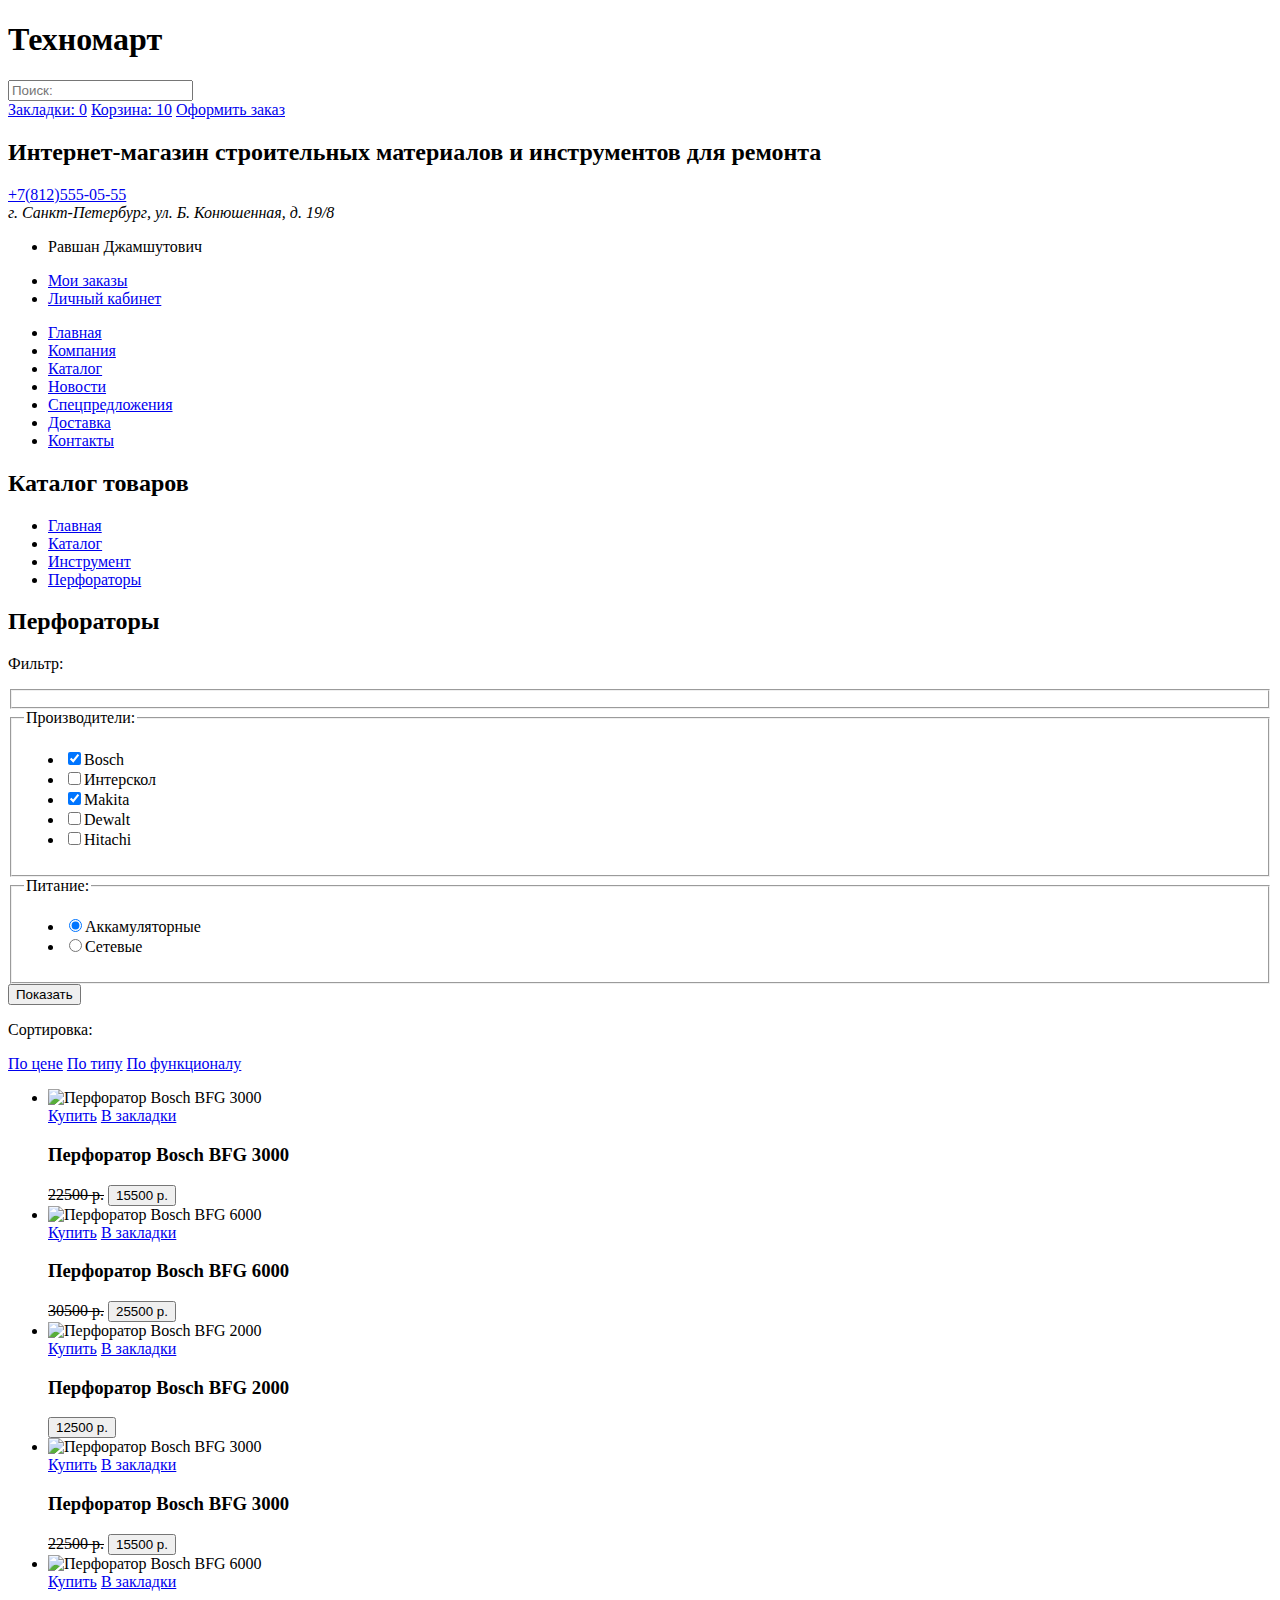
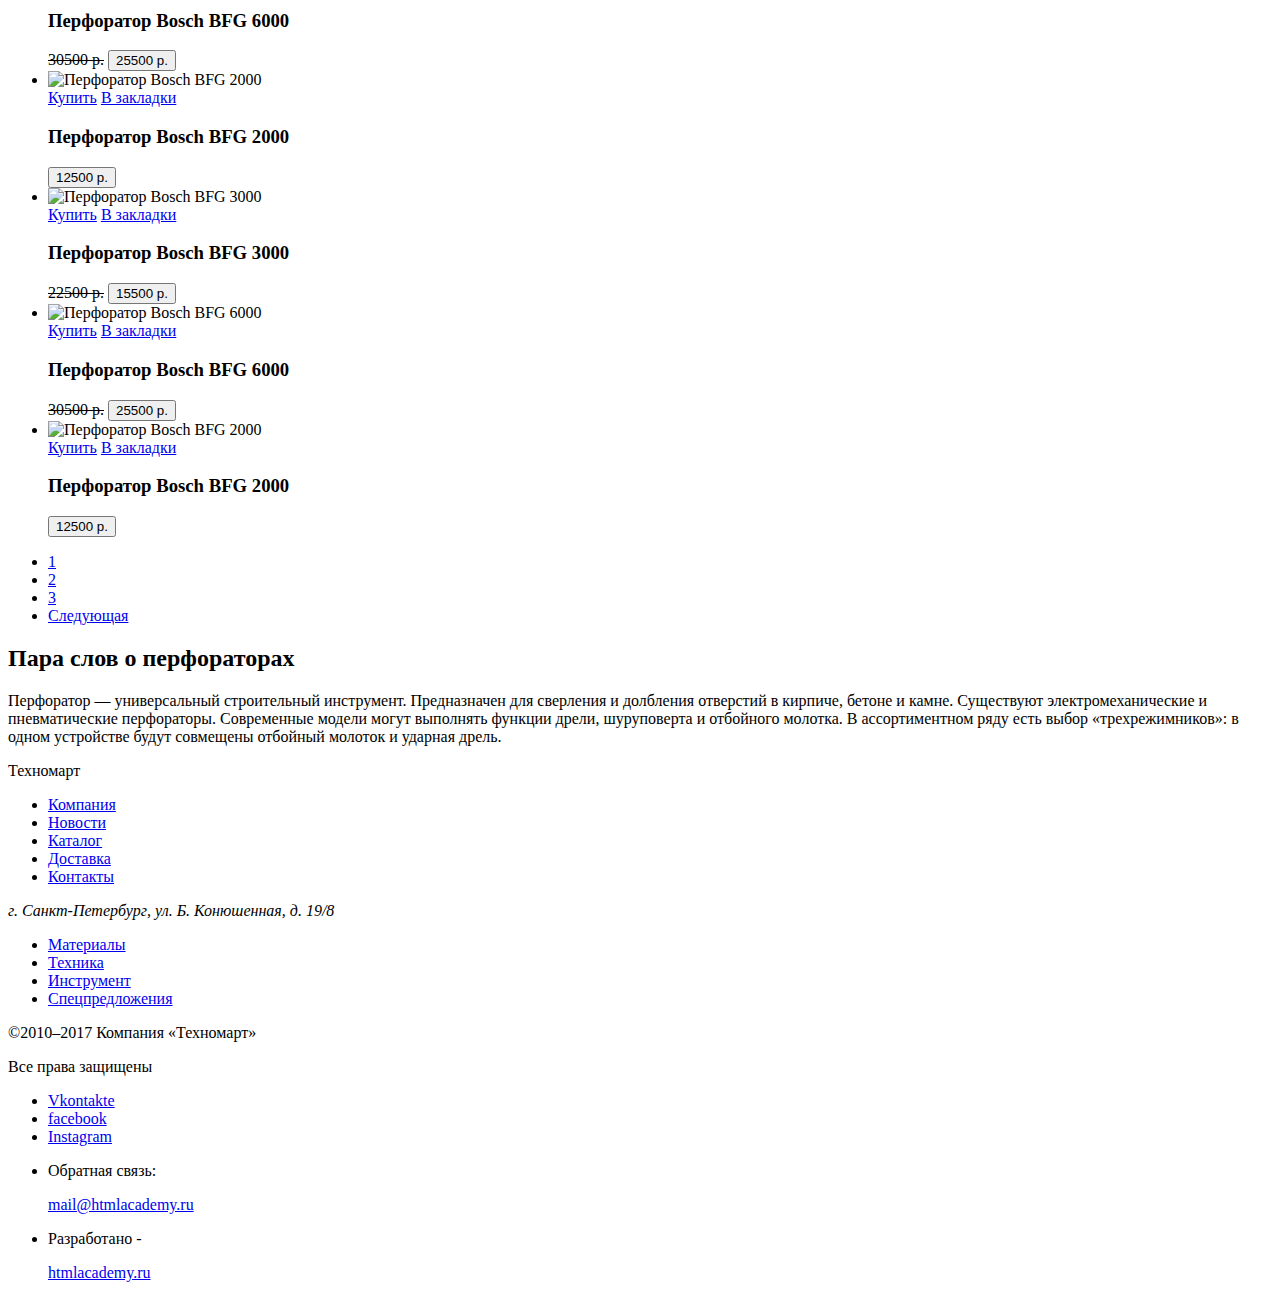
==== catalog.html @ 7def813c "Разметка страниц Главная и Каталог" ====
<!DOCTYPE html>
<html lang="ru">
<head>
  <meta charset="utf-8">
  <title>HTML Academy: Техномарт</title>
</head>
<body>
  <header>
    <section>
      <h1>Техномарт</h1>
      <form action="#" method="GET">
        <input type="search" placeholder="Поиск:">
      </form>
      <a href="#">Закладки: 0</a>
      <a href="#">Корзина: 10</a>
      <a href="#">Оформить заказ</a>
    </section>
    <section>
      <h2>Интернет-магазин строительных материалов и инструментов для ремонта</h2>
      <a href="tel:+78125550555">+7(812)555-05-55</a>
      <address>г. Санкт-Петербург, ул. Б. Конюшенная, д. 19/8</address>
      <ul>
        <li>Равшан Джамшутович</li>
      </ul>
      <ul>
        <li><a href="#">Мои заказы</a></li>
        <li><a href="#">Личный кабинет</a></li>
      </ul>
      <nav>
        <ul>
          <li><a href="index.html">Главная</a></li>
          <li><a href="#">Компания</a></li>
          <li><a href="#">Каталог</a></li>
          <li><a href="#">Новости</a></li>
          <li><a href="#">Спецпредложения</a></li>
          <li><a href="#">Доставка</a></li>
          <li><a href="#">Контакты</a></li>
        </ul>
      </nav>
    </section>
  </header>
  <main>
    <h2 class="visually-hidden">Каталог товаров</h2>
    <div>
      <ul>
        <li><a href="index.html"><span class="visually-hidden">Главная</span></a></li>
        <li><a href="catalog.html">Каталог</a></li>
        <li><a href="#">Инструмент</a></li>
        <li><a href="#">Перфораторы</a></li>
      </ul>
    </div>
    <section>
      <div>
        <h2>Перфораторы</h2>
      </div>
      <div>
        <p>Фильтр:</p>
        <form action="https://echo.htmlacademy.ru" method="GET">
          <fieldset>
            <!-- Раздел формы с ползунком-->
          </fieldset>
          <fieldset>
            <legend>Производители:</legend>
            <ul>
              <li><label><input type="checkbox" name="Bosch" checked>Bosch</label></li>
              <li><label><input type="checkbox" name="Interskol">Интерскол</label></li>
              <li><label><input type="checkbox" name="Makita" checked>Makita</label></li>
              <li><label><input type="checkbox" name="Dewalt">Dewalt</label></li>
              <li><label><input type="checkbox" name="Hitachi">Hitachi</label></li>
            </ul>
          </fieldset>
          <fieldset>
            <legend>Питание:</legend>
            <ul>
              <li><label><input type="radio" name="power" value="battery" checked></label>Аккамуляторные</li>
              <li><label><input type="radio" name="power" value="mains"></label>Сетевые</li>
            </ul>
          </fieldset>
          <button type="submit">Показать</button>
        </form>
      </div>
      <div>
        <p>Сортировка:</p>
        <div>
          <a href="#">По цене</a>
          <a href="#">По типу</a>
          <a href="#">По функционалу</a>
        </div>
        <ul>
          <li>
            <img src="#" alt="Перфоратор Bosch BFG 3000">
            <div>
              <a href="#">Купить</a>
              <a href="#">В закладки</a>
            </div>
            <h3>Перфоратор Bosch BFG 3000</h3>
            <del>22500 р.</del>
            <button type="button">15500 р.</button>
          </li>
          <li>
            <img src="#" alt="Перфоратор Bosch BFG 6000">
            <div>
              <a href="#">Купить</a>
              <a href="#">В закладки</a>
            </div>
            <h3>Перфоратор Bosch BFG 6000</h3>
            <del>30500 р.</del>
            <button type="button">25500 р.</button>
          </li>
          <li>
            <img src="#" alt="Перфоратор Bosch BFG 2000">
            <div>
              <a href="#">Купить</a>
              <a href="#">В закладки</a>
            </div>
            <h3>Перфоратор Bosch BFG 2000</h3>
            <button type="button">12500 р.</button>
          </li>
          <li>
            <img src="#" alt="Перфоратор Bosch BFG 3000">
            <div>
              <a href="#">Купить</a>
              <a href="#">В закладки</a>
            </div>
            <h3>Перфоратор Bosch BFG 3000</h3>
            <del>22500 р.</del>
            <button type="button">15500 р.</button>
          </li>
          <li>
            <img src="#" alt="Перфоратор Bosch BFG 6000">
            <div>
              <a href="#">Купить</a>
              <a href="#">В закладки</a>
            </div>
            <h3>Перфоратор Bosch BFG 6000</h3>
            <del>30500 р.</del>
            <button type="button">25500 р.</button>
          </li>
          <li>
            <img src="#" alt="Перфоратор Bosch BFG 2000">
            <div>
              <a href="#">Купить</a>
              <a href="#">В закладки</a>
            </div>
            <h3>Перфоратор Bosch BFG 2000</h3>
            <button type="button">12500 р.</button>
          </li>
          <li>
            <img src="#" alt="Перфоратор Bosch BFG 3000">
            <div>
              <a href="#">Купить</a>
              <a href="#">В закладки</a>
            </div>
            <h3>Перфоратор Bosch BFG 3000</h3>
            <del>22500 р.</del>
            <button type="button">15500 р.</button>
          </li>
          <li>
            <img src="#" alt="Перфоратор Bosch BFG 6000">
            <div>
              <a href="#">Купить</a>
              <a href="#">В закладки</a>
            </div>
            <h3>Перфоратор Bosch BFG 6000</h3>
            <del>30500 р.</del>
            <button type="button">25500 р.</button>
          </li>
          <li>
            <img src="#" alt="Перфоратор Bosch BFG 2000">
            <div>
              <a href="#">Купить</a>
              <a href="#">В закладки</a>
            </div>
            <h3>Перфоратор Bosch BFG 2000</h3>
            <button type="button">12500 р.</button>
          </li>
        </ul>
      </div>
      <div>
        <ul>
          <li><a href="#">1</a></li>
          <li><a href="#">2</a></li>
          <li><a href="#">3</a></li>
          <li><a href="#">Следующая</a></li>
        </ul>
      </div>
    </section>
    <section>
      <h2>Пара слов о перфораторах</h2>
      <p>
        Перфоратор — универсальный строительный инструмент. Предназначен для сверления и долбления отверстий в кирпиче,
        бетоне и камне.
        Существуют электромеханические и пневматические перфораторы. Современные модели могут выполнять функции дрели,
        шуруповерта и отбойного молотка.
        В ассортиментном ряду есть выбор «трехрежимников»: в одном устройстве будут совмещены отбойный молоток и ударная
        дрель.
      </p>
    </section>
  </main>
  <footer>
    <div>
      <p>Техномарт</p>
      <ul>
        <li><a href="#">Компания</a></li>
        <li><a href="#">Новости</a></li>
        <li><a href="#">Каталог</a></li>
        <li><a href="#">Доставка</a></li>
        <li><a href="#">Контакты</a></li>
      </ul>
    </div>
    <div>
      <address>г. Санкт-Петербург, ул. Б. Конюшенная, д. 19/8</address>
      <ul>
        <li><a href="#">Материалы</a></li>
        <li><a href="#">Техника</a></li>
        <li><a href="#">Инструмент</a></li>
        <li><a href="#">Спецпредложения</a></li>
      </ul>
    </div>
    <div>
      <p>&copy;2010–2017 Компания «Техномарт»</p>
      <p>Все права защищены</p>
    </div>
    <div>
      <ul>
        <li><a href="#"><span>Vkontakte</span></a></li>
        <li><a href="#"><span>facebook</span></a></li>
        <li><a href="#"><span>Instagram</span></a></li>
      </ul>
    </div>
    <div>
      <ul>
        <li>
          <p>Обратная связь:</p>
          <a href="mailto:mail@htmlacademy.ru">mail@htmlacademy.ru</a>
        </li>
        <li>
          <p>Разработано -</p>
          <a href="https://htmlacademy.ru/intensive/htmlcss">htmlacademy.ru</a>
        </li>
      </ul>
    </div>
  </footer>
</body>
</html>
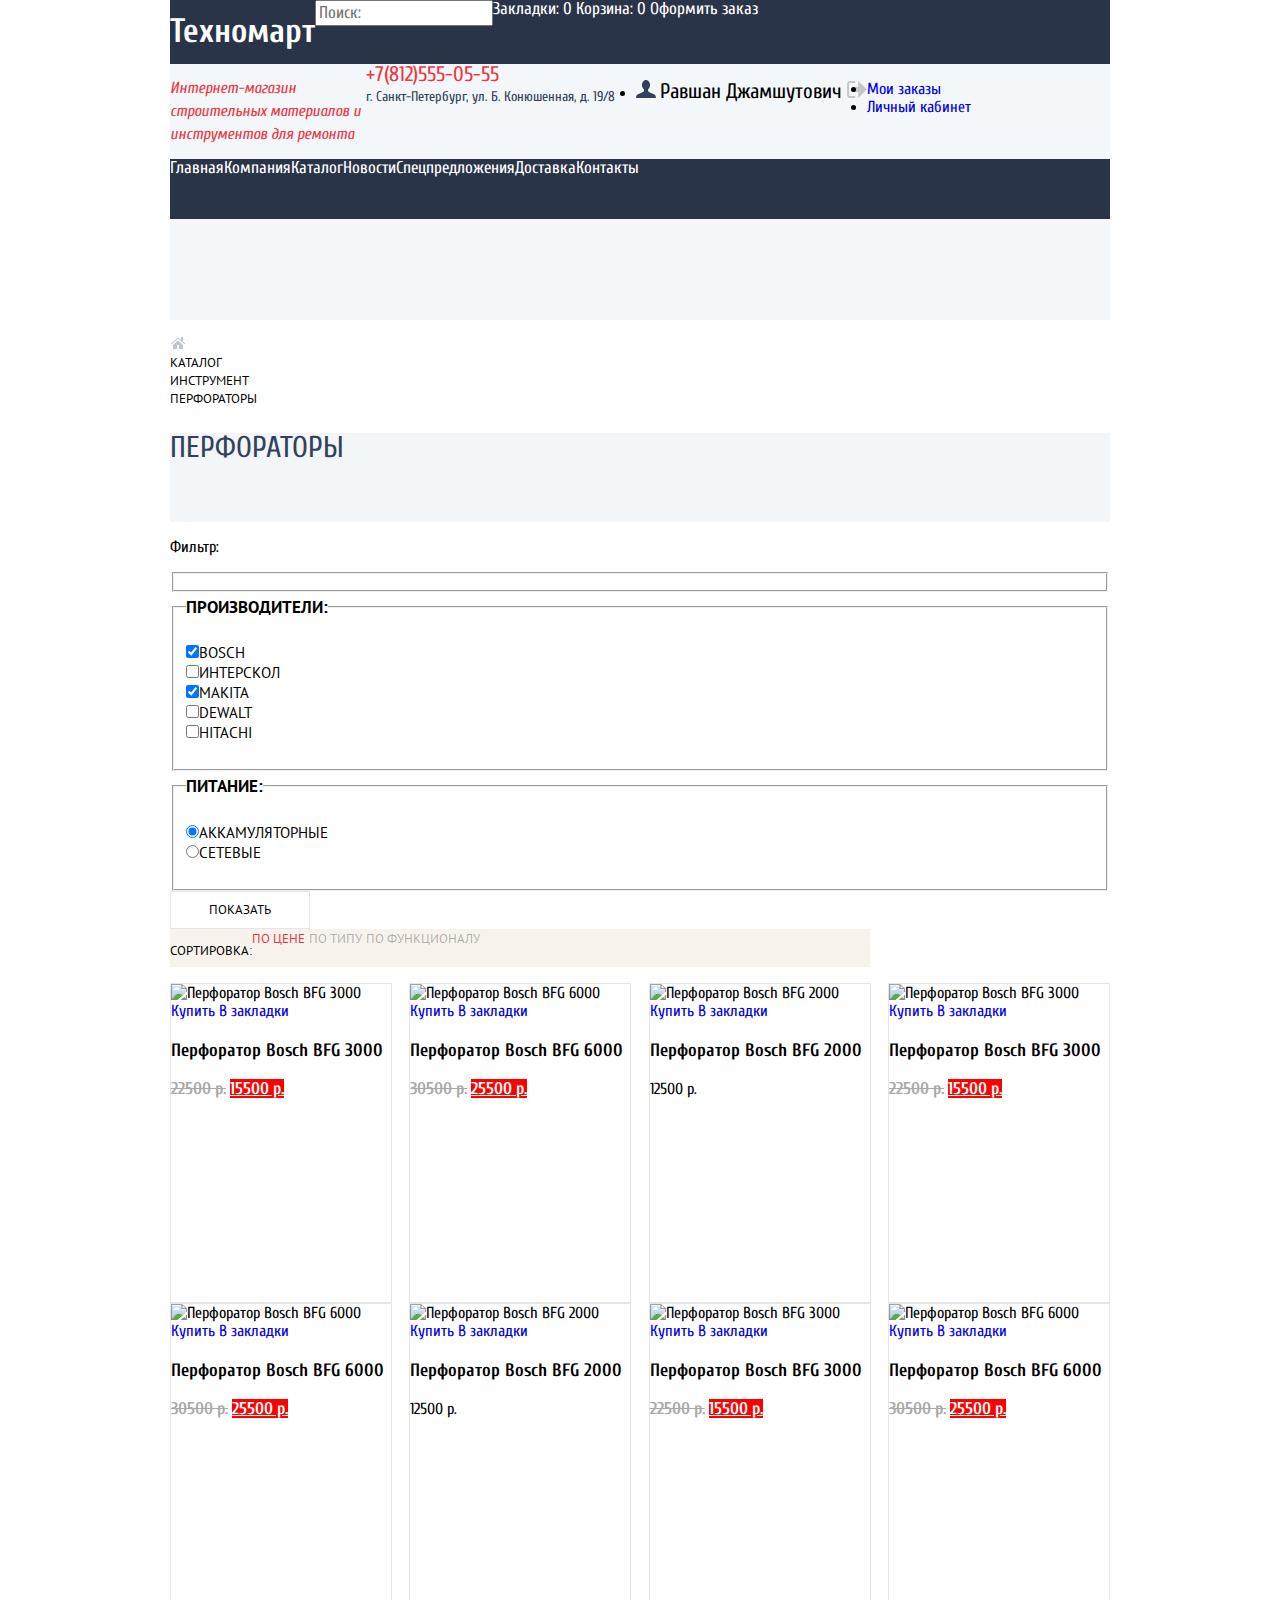
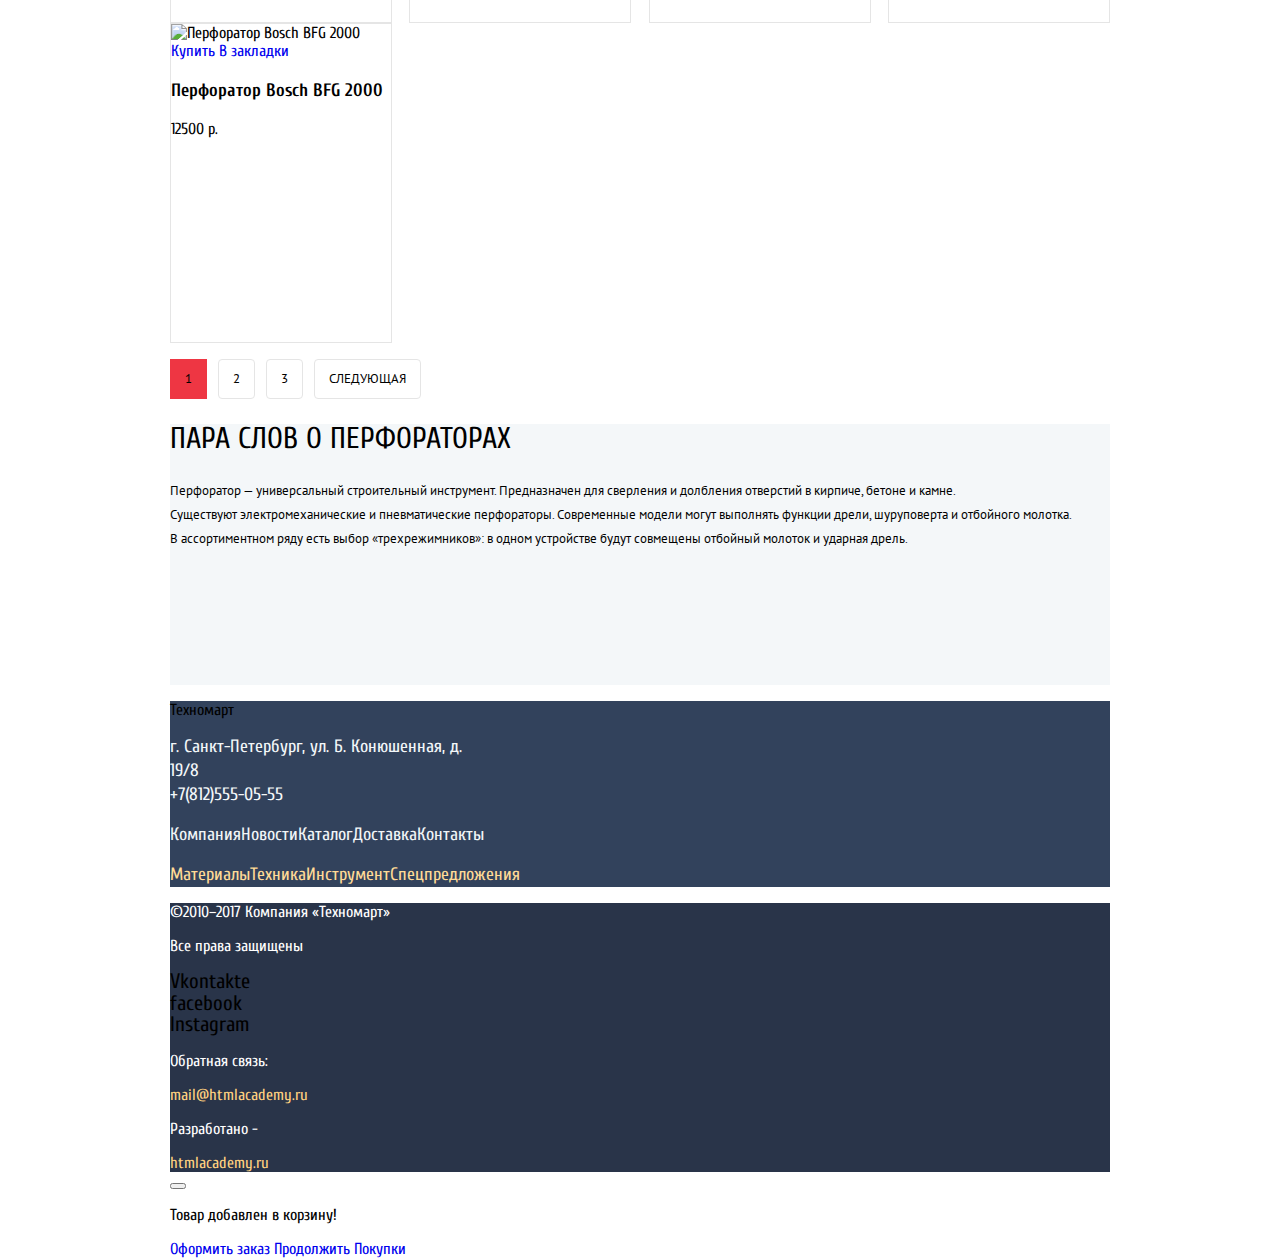
==== commit 0d4d7a2b: "Базовая стилизация" ====
--- a/catalog.html
+++ b/catalog.html
@@ -3,34 +3,67 @@
 <head>
   <meta charset="utf-8">
   <title>HTML Academy: Техномарт</title>
+  <link href="https://fonts.googleapis.com/css?family=Cuprum:400,400i,700,700i&display=swap&subset=cyrillic" rel="stylesheet">
+  <link href="https://fonts.googleapis.com/css?family=PT+Sans:400,400i,700,700i&display=swap&subset=cyrillic" rel="stylesheet">
+  <link rel="stylesheet" href="css/normalize.css" >
+  <link rel="stylesheet" href="css/style.css">
 </head>
 <body>
-  <header>
-    <section>
+  <header class="main-header">
+    <section class="header-top">
       <h1>Техномарт</h1>
       <form action="#" method="GET">
         <input type="search" placeholder="Поиск:">
       </form>
-      <a href="#">Закладки: 0</a>
-      <a href="#">Корзина: 10</a>
-      <a href="#">Оформить заказ</a>
+      <div class="buy-content">
+        <a href="#">Закладки: 0</a>
+        <a href="#">Корзина: 0</a>
+        <a href="#">Оформить заказ</a>
+      </div>
     </section>
     <section>
-      <h2>Интернет-магазин строительных материалов и инструментов для ремонта</h2>
-      <a href="tel:+78125550555">+7(812)555-05-55</a>
-      <address>г. Санкт-Петербург, ул. Б. Конюшенная, д. 19/8</address>
-      <ul>
-        <li>Равшан Джамшутович</li>
-      </ul>
-      <ul>
-        <li><a href="#">Мои заказы</a></li>
-        <li><a href="#">Личный кабинет</a></li>
-      </ul>
-      <nav>
+      <div class="header-middle">
+        <h2 class="store-description">Интернет-магазин строительных материалов и инструментов для ремонта</h2>
+        <div class="header-contats">
+          <a href="tel:+78125550555">+7(812)555-05-55</a>
+          <address class="header-address">г. Санкт-Петербург, ул. Б. Конюшенная, д. 19/8</address>
+        </div>
         <ul>
+          <li>
+            <a href="#">
+              <svg x="0px" y="0px" width="20px" height="18px" viewBox=" 	0 0 20 18" enable-background="new 0 0 20 	 18"
+                xml:space="preserve">
+                <path fill="#32425C"
+                  d="M17.881,14.166c-2.144-0.735-4.256-1.666-5.207-2.39c-0.657-0.501-0.77-1.618-0.517-2.415
+                c1.118-0.903,1.864-2.477,1.864-4.278C14.021,2.276,12.221,0,10,0S5.979,2.276,5.979,5.083c0,1.801,0.746,3.374,1.863,4.277
+                c0.253,0.798,0.141,1.915-0.517,2.416c-0.95,0.724-3.063,1.654-5.207,2.39S0,18,0,18h20C20,18,20.025,14.901,17.881,14.166z">
+                </path>
+              </svg>
+              <span>Равшан Джамшутович</span>
+            </a>
+            <a href="#">
+              <svg x="0px" y="0px" width="21px" height="17px" viewBox="0 0 21 17" enable-background="new 0 0 21 17"
+                xml:space="preserve">
+                <g>
+                  <polygon fill="#c5c5c5" points="21,8.5 12.125,0 12.125,6 6.125,6 6.125,11 12.125,11 12.125,17 	">
+                  </polygon>
+                  <path fill="#c5c5c5" d="M3.106,13.952V3.048c0.018-0.376,0.171-1.057,1.01-1.057h5.027V0H4.116C1.938,0,1.112,1.81,1.087,3.027
+                v10.946C1.112,15.189,1.938,17,4.116,17h5.027v-1.99H4.116C3.277,15.01,3.124,14.327,3.106,13.952z"></path>
+                </g>
+              </svg>
+            </a>
+          </li>
+        </ul>
+        <ul>
+          <li><a href="#">Мои заказы</a></li>
+          <li><a href="#">Личный кабинет</a></li>
+        </ul>
+      </div>
+      <nav class="main-navigation">
+        <ul class="site-navigation">
           <li><a href="index.html">Главная</a></li>
           <li><a href="#">Компания</a></li>
-          <li><a href="#">Каталог</a></li>
+          <li><a>Каталог</a></li>
           <li><a href="#">Новости</a></li>
           <li><a href="#">Спецпредложения</a></li>
           <li><a href="#">Доставка</a></li>
@@ -42,15 +75,30 @@
   <main>
     <h2 class="visually-hidden">Каталог товаров</h2>
     <div>
-      <ul>
-        <li><a href="index.html"><span class="visually-hidden">Главная</span></a></li>
-        <li><a href="catalog.html">Каталог</a></li>
-        <li><a href="#">Инструмент</a></li>
-        <li><a href="#">Перфораторы</a></li>
+      <ul class="breadcrumb">
+        <li class="breadcrumb-item"><a href="index.html">
+            <span class="visually-hidden">Главная</span>
+            <svg x="0px" y="0px" width="15px" height="12px" viewBox="	0 0 15 12" enable-background="new 0 0 15 	 12"
+              xml:space="preserve">
+              <g>
+                <polygon fill="#C1C6CE" points="3,8 3,12 7,12 7,8 9,8 9,12 13,12 13,8 8,3.516 	"></polygon>
+                <path fill="#C1C6CE" d="M14.831,6.365L13,4.751V0h-2v2.987L8.332,0.635c-0.02-0.017-0.043-0.023-0.064-0.037
+            c-0.026-0.018-0.052-0.035-0.08-0.047C8.156,0.539,8.125,0.533,8.093,0.527C8.062,0.521,8.032,0.515,8,0.515
+            c-0.031,0-0.061,0.006-0.092,0.012C7.875,0.533,7.845,0.539,7.813,0.552C7.785,0.563,7.76,0.581,7.733,0.598
+            c-0.021,0.014-0.045,0.02-0.064,0.037l-6.498,5.73C0.964,6.548,0.944,6.864,1.126,7.071C1.225,7.183,1.363,7.24,1.501,7.24
+            c0.118,0,0.236-0.041,0.331-0.125L8,1.677l6.169,5.438C14.265,7.199,14.383,7.24,14.5,7.24c0.139,0,0.276-0.058,0.375-0.169
+            C15.058,6.864,15.038,6.548,14.831,6.365z"></path>
+              </g>
+            </svg>
+          </a>
+        </li>
+        <li class="breadcrumb-item"><a href="catalog.html">Каталог</a></li>
+        <li class="breadcrumb-item"><a href="#">Инструмент</a></li>
+        <li class="breadcrumb-item">Перфораторы</li>
       </ul>
     </div>
     <section>
-      <div>
+      <div class="perforators">
         <h2>Перфораторы</h2>
       </div>
       <div>
@@ -59,137 +107,143 @@
           <fieldset>
             <!-- Раздел формы с ползунком-->
           </fieldset>
-          <fieldset>
-            <legend>Производители:</legend>
-            <ul>
-              <li><label><input type="checkbox" name="Bosch" checked>Bosch</label></li>
-              <li><label><input type="checkbox" name="Interskol">Интерскол</label></li>
-              <li><label><input type="checkbox" name="Makita" checked>Makita</label></li>
-              <li><label><input type="checkbox" name="Dewalt">Dewalt</label></li>
-              <li><label><input type="checkbox" name="Hitachi">Hitachi</label></li>
+          <fieldset class="manufacturers-filter">
+            <legend class="manufacturers-title">Производители:</legend>
+            <ul class="manufacturers-list">
+              <li class="manufacturers-item"><label><input type="checkbox" name="Bosch" checked>Bosch</label></li>
+              <li class="manufacturers-item"><label><input type="checkbox" name="Interskol">Интерскол</label></li>
+              <li class="manufacturers-item"><label><input type="checkbox" name="Makita" checked>Makita</label></li>
+              <li class="manufacturers-item"><label><input type="checkbox" name="Dewalt">Dewalt</label></li>
+              <li class="manufacturers-item"><label><input type="checkbox" name="Hitachi">Hitachi</label></li>
             </ul>
           </fieldset>
-          <fieldset>
-            <legend>Питание:</legend>
-            <ul>
-              <li><label><input type="radio" name="power" value="battery" checked></label>Аккамуляторные</li>
-              <li><label><input type="radio" name="power" value="mains"></label>Сетевые</li>
+          <fieldset class="power">
+            <legend class="power-title">Питание:</legend>
+            <ul class="power-list">
+              <li class="power-item"><label><input type="radio" name="power" value="battery" checked>Аккамуляторные</label></li>
+              <li class="power-item"><label><input type="radio" name="power" value="mains">Сетевые</label></li>
             </ul>
           </fieldset>
-          <button type="submit">Показать</button>
+          <button type="submit" class="btn-filter">Показать</button>
         </form>
       </div>
       <div>
-        <p>Сортировка:</p>
+        <div class="sort">
+        <p class="sort-header">Сортировка:</p>
         <div>
-          <a href="#">По цене</a>
-          <a href="#">По типу</a>
-          <a href="#">По функционалу</a>
-        </div>
-        <ul>
-          <li>
-            <img src="#" alt="Перфоратор Bosch BFG 3000">
-            <div>
-              <a href="#">Купить</a>
-              <a href="#">В закладки</a>
-            </div>
-            <h3>Перфоратор Bosch BFG 3000</h3>
+          <a href="#" class="sort-price">По цене</a>
+          <a href="#" class="sort-type">По типу</a>
+          <a href="#" class="sort-functional">По функционалу</a>
+        </div>
+        <div>
+          <a href="#"><span class="visually-hidden">По убыванию</span></a>
+          <a href="#"><span class="visually-hidden">По возрастанию</span></a>
+        </div>
+      </div>
+        <ul class="catalog-list catalog-wrap">
+          <li class="catalog-item">
+            <img src="img/bfg-3000.jpg" width="127" height="112" alt="Перфоратор Bosch BFG 3000">
+            <div>
+              <a href="#">Купить</a>
+              <a href="#">В закладки</a>
+            </div>
+            <h3><a href="#" class="item-header">Перфоратор Bosch BFG 3000</a></h3>
             <del>22500 р.</del>
-            <button type="button">15500 р.</button>
-          </li>
-          <li>
-            <img src="#" alt="Перфоратор Bosch BFG 6000">
-            <div>
-              <a href="#">Купить</a>
-              <a href="#">В закладки</a>
-            </div>
-            <h3>Перфоратор Bosch BFG 6000</h3>
+            <ins>15500 р.</ins>
+          </li>
+          <li class="catalog-item">
+            <img src="img/bfg-6000.jpg" width="144" height="128" alt="Перфоратор Bosch BFG 6000">
+            <div>
+              <a href="#">Купить</a>
+              <a href="#">В закладки</a>
+            </div>
+            <h3><a href="#" class="item-header">Перфоратор Bosch BFG 6000</a></h3>
             <del>30500 р.</del>
-            <button type="button">25500 р.</button>
-          </li>
-          <li>
-            <img src="#" alt="Перфоратор Bosch BFG 2000">
-            <div>
-              <a href="#">Купить</a>
-              <a href="#">В закладки</a>
-            </div>
-            <h3>Перфоратор Bosch BFG 2000</h3>
-            <button type="button">12500 р.</button>
-          </li>
-          <li>
-            <img src="#" alt="Перфоратор Bosch BFG 3000">
-            <div>
-              <a href="#">Купить</a>
-              <a href="#">В закладки</a>
-            </div>
-            <h3>Перфоратор Bosch BFG 3000</h3>
+            <ins>25500 р.</ins>
+          </li>
+          <li class="catalog-item">
+            <img src="img/bfg-2000.jpg" width="127" height="112" alt="Перфоратор Bosch BFG 2000">
+            <div>
+              <a href="#">Купить</a>
+              <a href="#">В закладки</a>
+            </div>
+            <h3><a href="#" class="item-header">Перфоратор Bosch BFG 2000</a></h3>
+            <p>12500 р.</p>
+          </li>
+          <li class="catalog-item">
+            <img src="img/bfg-3000.jpg" width="127" height="112" alt="Перфоратор Bosch BFG 3000">
+            <div>
+              <a href="#">Купить</a>
+              <a href="#">В закладки</a>
+            </div>
+            <h3><a href="#" class="item-header">Перфоратор Bosch BFG 3000</a></h3>
             <del>22500 р.</del>
-            <button type="button">15500 р.</button>
-          </li>
-          <li>
-            <img src="#" alt="Перфоратор Bosch BFG 6000">
-            <div>
-              <a href="#">Купить</a>
-              <a href="#">В закладки</a>
-            </div>
-            <h3>Перфоратор Bosch BFG 6000</h3>
+            <ins>15500 р.</ins>
+          </li>
+          <li class="catalog-item">
+            <img src="img/bfg-6000.jpg" width="144" height="128" alt="Перфоратор Bosch BFG 6000">
+            <div>
+              <a href="#">Купить</a>
+              <a href="#">В закладки</a>
+            </div>
+            <h3><a href="#" class="item-header">Перфоратор Bosch BFG 6000</a></h3>
             <del>30500 р.</del>
-            <button type="button">25500 р.</button>
-          </li>
-          <li>
-            <img src="#" alt="Перфоратор Bosch BFG 2000">
-            <div>
-              <a href="#">Купить</a>
-              <a href="#">В закладки</a>
-            </div>
-            <h3>Перфоратор Bosch BFG 2000</h3>
-            <button type="button">12500 р.</button>
-          </li>
-          <li>
-            <img src="#" alt="Перфоратор Bosch BFG 3000">
-            <div>
-              <a href="#">Купить</a>
-              <a href="#">В закладки</a>
-            </div>
-            <h3>Перфоратор Bosch BFG 3000</h3>
+            <ins>25500 р.</ins>
+          </li>
+          <li class="catalog-item">
+            <img src="img/bfg-2000.jpg" width="127" height="112" alt="Перфоратор Bosch BFG 2000">
+            <div>
+              <a href="#">Купить</a>
+              <a href="#">В закладки</a>
+            </div>
+            <h3><a href="#" class="item-header">Перфоратор Bosch BFG 2000</a></h3>
+            <p>12500 р.</p>
+          </li>
+          <li class="catalog-item">
+            <img src="img/bfg-3000.jpg" width="127" height="112" alt="Перфоратор Bosch BFG 3000">
+            <div>
+              <a href="#">Купить</a>
+              <a href="#">В закладки</a>
+            </div>
+            <h3><a href="#" class="item-header">Перфоратор Bosch BFG 3000</a></h3>
             <del>22500 р.</del>
-            <button type="button">15500 р.</button>
-          </li>
-          <li>
-            <img src="#" alt="Перфоратор Bosch BFG 6000">
-            <div>
-              <a href="#">Купить</a>
-              <a href="#">В закладки</a>
-            </div>
-            <h3>Перфоратор Bosch BFG 6000</h3>
+            <ins>15500 р.</ins>
+          </li>
+          <li class="catalog-item">
+            <img src="img/bfg-6000.jpg" width="144" height="128" alt="Перфоратор Bosch BFG 6000">
+            <div>
+              <a href="#">Купить</a>
+              <a href="#">В закладки</a>
+            </div>
+            <h3><a href="#" class="item-header">Перфоратор Bosch BFG 6000</a></h3>
             <del>30500 р.</del>
-            <button type="button">25500 р.</button>
-          </li>
-          <li>
-            <img src="#" alt="Перфоратор Bosch BFG 2000">
-            <div>
-              <a href="#">Купить</a>
-              <a href="#">В закладки</a>
-            </div>
-            <h3>Перфоратор Bosch BFG 2000</h3>
-            <button type="button">12500 р.</button>
-          </li>
-        </ul>
-      </div>
-      <div>
-        <ul>
-          <li><a href="#">1</a></li>
-          <li><a href="#">2</a></li>
-          <li><a href="#">3</a></li>
-          <li><a href="#">Следующая</a></li>
+            <ins>25500 р.</ins>
+          </li>
+          <li class="catalog-item">
+            <img src="img/bfg-2000.jpg" width="127" height="112" alt="Перфоратор Bosch BFG 2000">
+            <div>
+              <a href="#">Купить</a>
+              <a href="#">В закладки</a>
+            </div>
+            <h3><a href="#" class="item-header">Перфоратор Bosch BFG 2000</a></h3>
+            <p>12500 р.</p>
+          </li>
+        </ul>
+      </div>
+      <div>
+        <ul class="pagination-list">
+          <li class="pagination-item-current"><a>1</a></li>
+          <li class="pagination-item"><a href="#">2</a></li>
+          <li class="pagination-item"><a href="#">3</a></li>
+          <li class="pagination-item"><a href="#">Следующая</a></li>
         </ul>
       </div>
     </section>
-    <section>
+    <section class="about-perforators">
       <h2>Пара слов о перфораторах</h2>
       <p>
         Перфоратор — универсальный строительный инструмент. Предназначен для сверления и долбления отверстий в кирпиче,
-        бетоне и камне.
+        бетоне и камне. <br>
         Существуют электромеханические и пневматические перфораторы. Современные модели могут выполнять функции дрели,
         шуруповерта и отбойного молотка.
         В ассортиментном ряду есть выбор «трехрежимников»: в одном устройстве будут совмещены отбойный молоток и ударная
@@ -198,48 +252,59 @@
     </section>
   </main>
   <footer>
-    <div>
-      <p>Техномарт</p>
-      <ul>
-        <li><a href="#">Компания</a></li>
-        <li><a href="#">Новости</a></li>
-        <li><a href="#">Каталог</a></li>
-        <li><a href="#">Доставка</a></li>
-        <li><a href="#">Контакты</a></li>
-      </ul>
+    <div class="footer-head">
+      <div class="footer-contacts">
+        <p>Техномарт</p>
+        <address>г. Санкт-Петербург, ул. Б. Конюшенная, д. 19/8</address>
+        <a href="tel:+78125550555">+7(812)555-05-55</a>
+      </div>
+      <div>
+        <ul class="footer-nav">
+          <li><a href="#">Компания</a></li>
+          <li><a href="#">Новости</a></li>
+          <li><a href="catalog.html">Каталог</a></li>
+          <li><a href="#">Доставка</a></li>
+          <li><a href="#">Контакты</a></li>
+        </ul>
+        <ul class="footer-catalog">
+          <li><a href="#">Материалы</a></li>
+          <li><a href="#">Техника</a></li>
+          <li><a href="#">Инструмент</a></li>
+          <li><a href="#">Спецпредложения</a></li>
+        </ul>
+      </div>
     </div>
-    <div>
-      <address>г. Санкт-Петербург, ул. Б. Конюшенная, д. 19/8</address>
-      <ul>
-        <li><a href="#">Материалы</a></li>
-        <li><a href="#">Техника</a></li>
-        <li><a href="#">Инструмент</a></li>
-        <li><a href="#">Спецпредложения</a></li>
-      </ul>
-    </div>
-    <div>
-      <p>&copy;2010–2017 Компания «Техномарт»</p>
-      <p>Все права защищены</p>
-    </div>
-    <div>
-      <ul>
-        <li><a href="#"><span>Vkontakte</span></a></li>
-        <li><a href="#"><span>facebook</span></a></li>
-        <li><a href="#"><span>Instagram</span></a></li>
-      </ul>
-    </div>
-    <div>
-      <ul>
-        <li>
+    <div class="footer-bottom">
+      <div class="copyright">
+        <p>&copy;2010–2017 Компания «Техномарт»</p>
+        <p>Все права защищены</p>
+      </div>
+      <div class="social-block">
+        <ul class="social-list">
+          <li><a href="#" aria-label="Наша страница во Вконтакте"><span>Vkontakte</span></a></li>
+          <li><a href="#" aria-label="Наша страница в Фейсбук"><span>facebook</span></a></li>
+          <li><a href="#" aria-label="Наша страница в Инстаграм"><span>Instagram</span></a></li>
+        </ul>
+      </div>
+      <div>
+        <div class="footer-mail">
           <p>Обратная связь:</p>
           <a href="mailto:mail@htmlacademy.ru">mail@htmlacademy.ru</a>
-        </li>
-        <li>
+        </div>
+        <div class="footer-developer">
           <p>Разработано -</p>
           <a href="https://htmlacademy.ru/intensive/htmlcss">htmlacademy.ru</a>
-        </li>
-      </ul>
+        </div>
+      </div>
     </div>
   </footer>
+  <div class="modal-add-product">
+    <button type="button"></button>
+    <p>Товар добавлен в корзину!</p>
+    <div>
+      <a href="#">Оформить заказ</a>
+      <a href="#">Продолжить Покупки</a>
+    </div>
+  </div>
 </body>
 </html>
--- a/css/style.css
+++ b/css/style.css
@@ -0,0 +1,573 @@
+body {
+  font-family: "Cuprum", Arial, sans-serif;
+  margin: 0;
+  padding: 0;
+
+  margin-left: auto;
+  margin-right: auto;
+  box-sizing: border-box;
+  width: 940px;
+}
+
+img {
+  max-width: 100%;
+  height: auto;
+}
+
+a {
+  text-decoration: none;
+}
+
+ul {
+  padding-inline-start: 0;
+}
+
+.visually-hidden:not(:focus):not(:active),
+input[type="checkbox"].visually-hidden,
+input[type="radio"].visually-hidden {
+   position: absolute;
+   width: 1px;
+   height: 1px;
+   margin: -1px;
+   border: 0;
+   padding: 0;
+   white-space: nowrap;
+   -webkit-clip-path: inset(100%);
+          clip-path: inset(100%);
+   clip: rect(0 0 0 0);
+   overflow: hidden;
+}
+
+.main-header {
+  background-color: #f4f7f9;
+  min-height: 320px;
+}
+
+.header-top {
+  font-size: 17px;
+  line-height: 18px;
+  font-weight: 400;
+  color: #ffffff;
+
+  background-color: #293449;
+  display: flex;
+}
+
+.header-middle {
+  display: flex;
+  width: 940px;
+  margin: 0 auto;
+}
+
+.store-description {
+  font-size: 16px;
+  line-height: 23px;
+  font-weight: 400;
+  color: #ee3643;
+  width: 196px;
+  font-style: italic;
+}
+
+.header-contats {
+  width: 270px;
+}
+
+.header-contats a {
+  font-size: 21px;
+  font-weight: 400;
+  line-height: 21px;
+  color: #ee3643;
+}
+
+.buy-content a {
+  font-size: 17px;
+  font-weight: 400;
+  line-height: 18px;
+  color: #ffffff;
+}
+.header-address {
+  font-size: 14px;
+  line-height: 24px;
+  font-weight: 400;
+  color: #32425c;
+}
+
+.user-navigation {
+  list-style: none;
+  display: flex;
+  color: #000000;
+}
+
+.user-navigation a, span {
+  font-size: 21px;
+  line-height: 21px;
+  font-weight: 400;
+  color: #000000;
+}
+
+.site-navigation {
+  color: #ffffff;
+  list-style: none;
+  display: flex;
+  background-color: #293449;
+  width: 940px;
+  min-height: 60px;
+  margin: 0 auto;
+  padding-inline-start: 0;
+}
+
+.site-navigation a {
+  font-size: 17px;
+  line-height: 17px;
+  font-weight: 400;
+  color: #ffffff;
+}
+
+.category {
+  display: flex;
+  list-style: none;
+}
+
+.category li {
+  font-size: 24px;
+  line-height: 30px;
+  font-weight: 700;
+  line-height: 30px;
+  width: 300px;
+  min-height: 123px;
+  color: #ffffff;
+}
+
+.category-materials {
+  background-color: #ffbf47;
+}
+
+.category-tools {
+  background-color: #3bbce3;
+}
+
+.category-technics {
+  background-color: #dc91d8;
+}
+
+.category-discounts {
+  background-color: #8ed78f;
+}
+
+.category-delivery {
+  background-color: #ffc047;
+}
+
+.button-category {
+  font-size: 14px;
+  font-weight: 400;
+  line-height: 18px;
+  color: #ffffff;
+
+  width: 135px;
+  height: 38px;
+  background: rgba(0,0,0,.1);
+}
+
+.popular-product,
+.popular-manufacturer {
+  background-color: #f9f5f0;
+  width: 940px;
+  min-height: 89px;
+}
+
+.popular-product h2,
+.popular-manufacturer h2 {
+  font-size: 30px;
+  font-weight: 400;
+  line-height: 30px;
+  color: #32425c;
+  text-transform: uppercase;
+  margin-right: auto;
+}
+
+.popular-product a,
+.popular-manufacturer a {
+  font-size: 14px;
+  font-weight: 400;
+  line-height: 18px;
+  color: #ffffff;
+  text-transform: uppercase;
+
+  padding: 14px 55px;
+  background-color: #ee3643;
+  border-radius: 5px;
+}
+
+.catalog-list {
+  list-style: none;
+  display: flex;
+  justify-content: space-between;
+}
+
+.catalog-item {
+  width: 220px;
+  min-height: 318px;
+  border: 1px solid #e5e5e5;
+}
+
+.item-header {
+  font-size: 18px;
+  font-weight: 700;
+  line-height: 20px;
+  color: #000000;
+}
+
+.catalog-item del {
+  font-size: 17px;
+  font-weight: 700;
+  line-height: 18px;
+  color: #a9a9a9;
+}
+
+.catalog-item ins {
+  font-size: 17px;
+  font-weight: 700;
+  line-height: 18px;
+  color: #ffffff;
+  background-color: red;
+}
+
+.manufacturer-list {
+  list-style: none;
+  display: flex;
+  flex-wrap: wrap;
+}
+
+.manufacturer-item {
+  width: 220px;
+  height: 145px;
+  border: 1px solid #e5e5e5;
+}
+
+.service h2 {
+  font-size: 30px;
+  font-weight: 400;
+  line-height: 30px;
+  color: #000000;
+  text-transform: uppercase;
+}
+
+.service p {
+  font-family: "PT Sans", Arial, sans-serif;
+  font-size: 13px;
+  font-weight: 400;
+  line-height: 24px;
+  color: #000000;
+  width: 398px;
+}
+
+.advantage-header {
+  font-size: 21px;
+  font-weight: 700;
+  line-height: 30px;
+}
+
+.advantage-list {
+  list-style: none;
+}
+
+.advantage-section {
+  list-style: none;
+}
+
+.advantage-section h2 {
+  font-size: 36px;
+  font-weight: 400;
+  line-height: 36px;
+  color: #32425c;
+  text-transform: uppercase;
+}
+
+.advantage-section p {
+  font-size: 13px;
+  font-weight: 400;
+  line-height: 24px;
+  color: #000000;
+}
+
+.service-section {
+  background-color: #f4f7f9;
+}
+
+.about-delivery h2,
+.about-contacts h2 {
+  font-size: 30px;
+  font-weight: 400;
+  line-height: 30px;
+  color: #000000;
+  text-transform: uppercase;
+}
+
+.about-delivery p {
+  font-size: 13px;
+  font-weight: 400;
+  line-height: 24px;
+  color: #000000;
+}
+
+.delivery-company {
+  font-size: 18px;
+  font-weight: 400;
+  line-height: 20px;
+  list-style: none;
+}
+
+.btn-about-company,
+.feedback {
+  font-size: 14px;
+  font-weight: 400;
+  line-height: 18px;
+  color: #ffffff;
+  text-transform: uppercase;
+  text-align: center;
+  display: block;
+  padding: 10px 0;
+  background-color: #ee3643;
+  border-radius: 5px;
+  width: 220px;
+}
+
+.about-contacts p {
+  font-size: 13px;
+  font-weight: 400;
+  line-height: 24px;
+  color: #000000;
+  width: 179px;
+}
+
+.feedback {
+  width: 300px;
+}
+
+.footer-head {
+  background-color: #32425c;
+}
+
+.footer-contacts a, address {
+  font-size: 18px;
+  font-weight: 400;
+  line-height: 24px;
+  font-style: normal;
+  color: #f3f7f9;
+  width: 323px;
+}
+
+.footer-nav,
+.footer-catalog {
+  list-style: none;
+  display: flex;
+}
+
+.footer-nav li>a {
+  list-style: none;
+  font-size: 18px;
+  font-weight: 400;
+  line-height: 24px;
+  color: #f1f5f7;
+}
+
+.footer-catalog li>a {
+  list-style: none;
+  font-size: 18px;
+  font-weight: 400;
+  line-height: 24px;
+  color: #ffda96;
+}
+
+.footer-bottom {
+  background-color: #293449;
+}
+
+.copyright {
+  font-size: 16px;
+  font-weight: 400;
+  line-height: 18px;
+  color: #ffffff;
+}
+
+.social-list {
+  list-style: none;
+}
+
+.footer-mail,
+.footer-developer {
+  font-size: 16px;
+  font-weight: 400;
+  line-height: 18px;
+}
+
+.footer-mail p,
+.footer-developer p {
+  color: #ffffff;
+}
+
+.footer-mail a,
+.footer-developer a {
+  color: #ffd180;
+}
+
+.breadcrumb {
+  list-style: none;
+}
+
+.breadcrumb-item  {
+  font-family: "PT Sans", Arial, sans-serif;
+  font-size: 13px;
+  font-weight: 400;
+  line-height: 18px;
+  color: #000000;
+  text-transform: uppercase;
+}
+
+.breadcrumb-item a  {
+  color: #000000;
+}
+
+.perforators {
+  min-height: 89px;
+  background-color: #f2f6f8;
+}
+
+.perforators h2 {
+  font-size: 30px;
+  font-weight: 400;
+  line-height: 30px;
+  color: #32425c;
+  text-transform: uppercase;
+}
+
+.manufacturers-list {
+  list-style: none;
+}
+
+.manufacturers-item label,
+.power-item label {
+  font-family: "PT Sans", Arial, sans-serif;
+  font-size: 15px;
+  font-weight: 400;
+  line-height: 20px;
+  color: #000000;
+  text-transform: uppercase;
+}
+
+.manufacturers-title,
+.power-title {
+  font-family: "PT Sans", Arial, sans-serif;
+  font-size: 17px;
+  font-weight: 700;
+  line-height: 30px;
+  color: #000000;
+  text-transform: uppercase;
+}
+
+.power-list {
+  list-style: none;
+}
+
+.btn-filter {
+  font-family: "PT Sans", Arial, sans-serif;
+  font-size: 13px;
+  font-weight: 400;
+  line-height: 18px;
+  text-transform: uppercase;
+  width: 140px;
+  height: 38px;
+  background-color: #ffffff;
+  border: 1px solid #e5e5e5;
+}
+
+.catalog-wrap {
+  flex-wrap: wrap;
+}
+
+.about-perforators {
+  min-height: 261px;
+  background-color: #f4f7f9;
+}
+
+.about-perforators h2 {
+  font-size: 30px;
+  font-weight: 400;
+  line-height: 30px;
+  text-transform: uppercase;
+  color: #000000;
+}
+
+.about-perforators p {
+  font-family: "PT Sans", Arial, sans-serif;
+  font-size: 13px;
+  font-weight: 400;
+  line-height: 24px;
+  color: #000000;
+  width: 911px;
+}
+
+.pagination-list {
+  list-style: none;
+  display: flex;
+}
+
+.pagination-item,
+.pagination-item-current {
+  font-family: "PT Sans", Arial, sans-serif;
+  font-size: 13px;
+  font-weight: 400;
+  line-height: 18px;
+  text-transform: uppercase;
+}
+
+ .pagination-item a,
+.pagination-item-current a {
+  display: block;
+  color: #000000;
+  border-radius: 4px;
+
+  padding: 10px 14px;
+}
+
+.pagination-item a {
+  border: 1px solid #e5e5e5;
+}
+
+
+.pagination-item-current,
+.pagination-list .pagination-item:not(:last-child) {
+  margin-right: 11px;
+}
+
+.pagination-item-current {
+  color: #fef5f6;
+  background-color: #ee3643;
+  border: 1px solid #ee3643;
+}
+
+.sort {
+  width: 700px;
+  height: 38px;
+  background-color: #f7f3ec;
+  display: flex;
+}
+
+.sort a,
+.sort-header {
+  font-family: "PT Sans", Arial, sans-serif;
+  font-size: 13px;
+  font-weight: 400;
+  line-height: 18px;
+  text-transform: uppercase;
+}
+
+.sort-price {
+  color: #ee3643;
+}
+
+.sort-type,
+.sort-functional {
+  color: rgba(0, 0, 0, 0.3);
+}
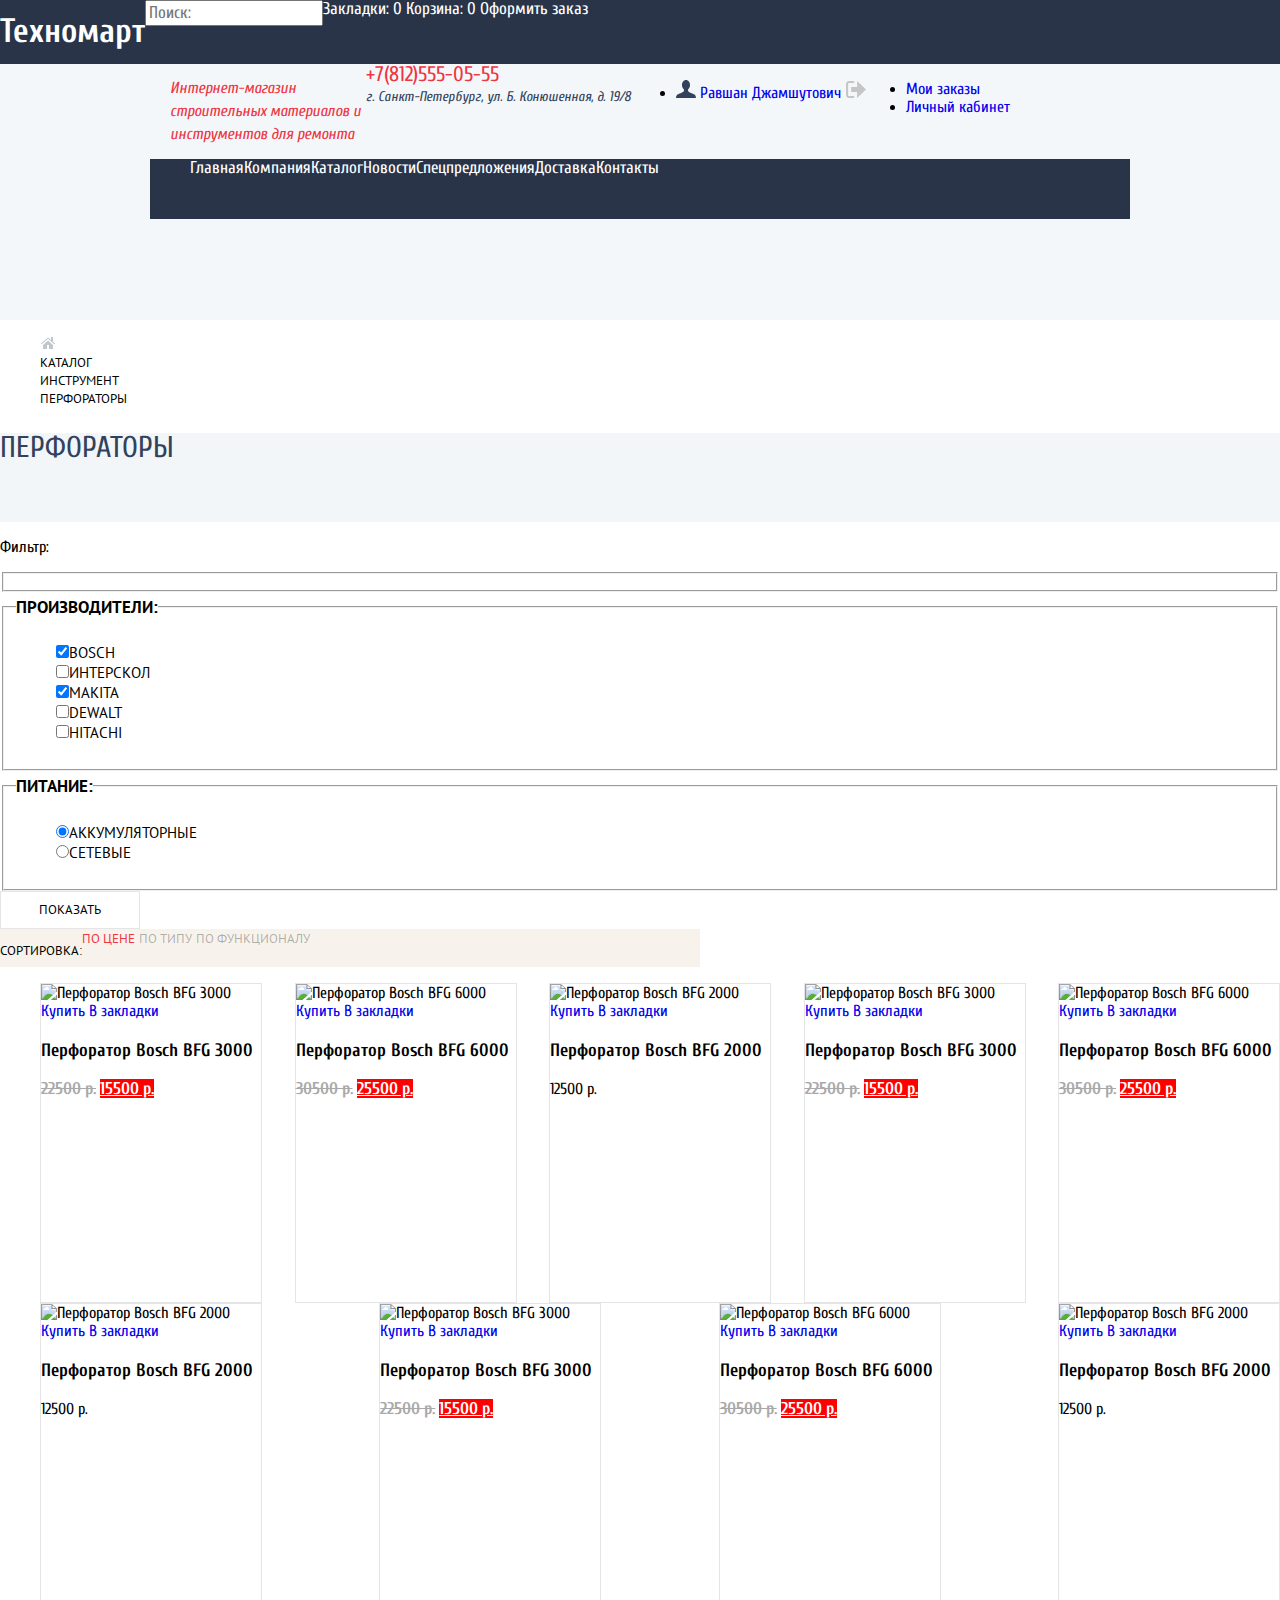
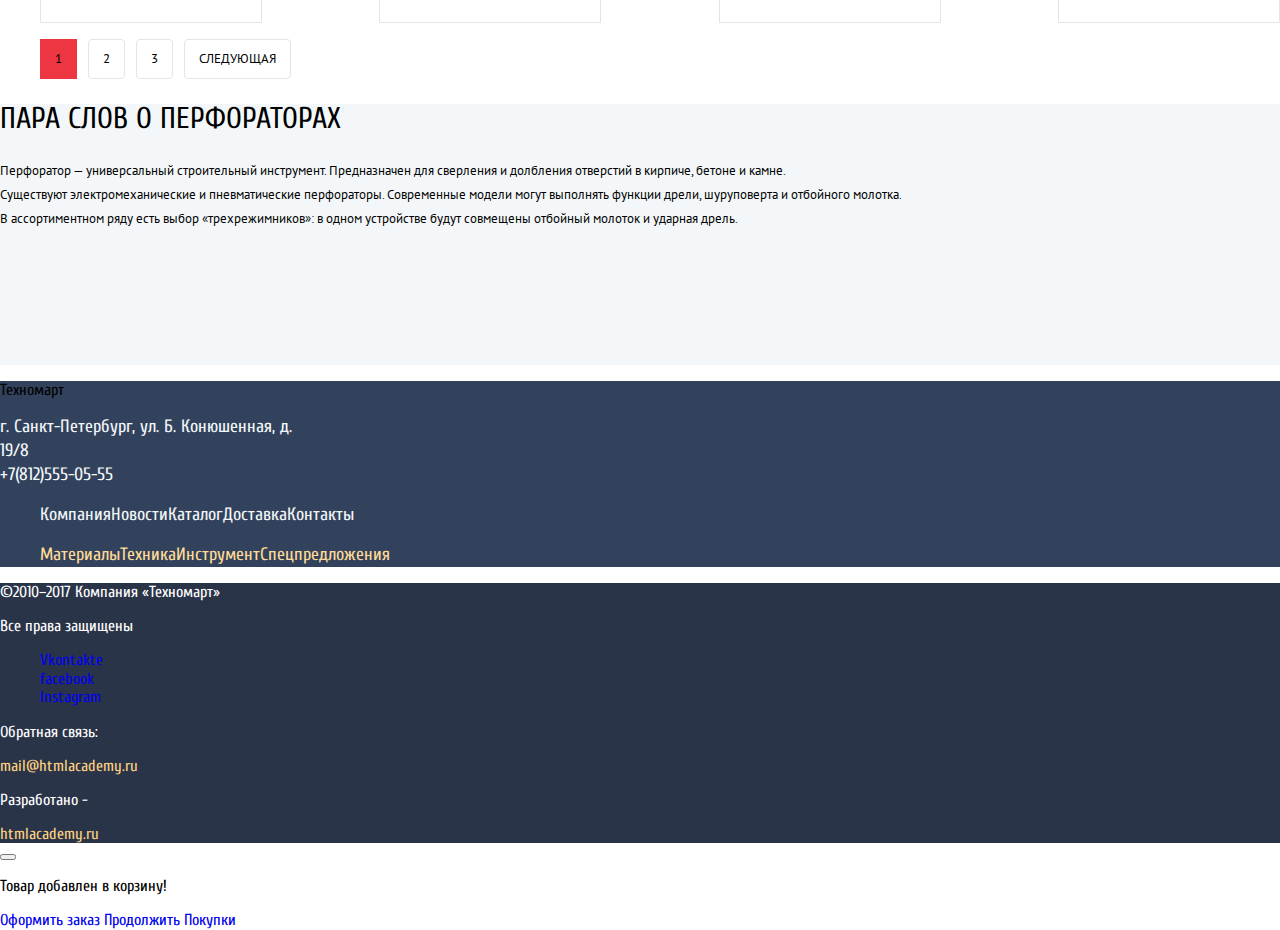
==== commit 623b8aff: "Базовая стилизация-2" ====
--- a/catalog.html
+++ b/catalog.html
@@ -3,9 +3,8 @@
 <head>
   <meta charset="utf-8">
   <title>HTML Academy: Техномарт</title>
-  <link href="https://fonts.googleapis.com/css?family=Cuprum:400,400i,700,700i&display=swap&subset=cyrillic" rel="stylesheet">
-  <link href="https://fonts.googleapis.com/css?family=PT+Sans:400,400i,700,700i&display=swap&subset=cyrillic" rel="stylesheet">
-  <link rel="stylesheet" href="css/normalize.css" >
+  <link href="https://fonts.googleapis.com/css?family=Cuprum:400,400i,700,700i%7CPT+Sans:400,400i,700,700i&display=swap&subset=cyrillic" rel="stylesheet">
+  <link rel="stylesheet" href="css/normalize.css">
   <link rel="stylesheet" href="css/style.css">
 </head>
 <body>
@@ -24,7 +23,7 @@
     <section>
       <div class="header-middle">
         <h2 class="store-description">Интернет-магазин строительных материалов и инструментов для ремонта</h2>
-        <div class="header-contats">
+        <div class="header-contacts">
           <a href="tel:+78125550555">+7(812)555-05-55</a>
           <address class="header-address">г. Санкт-Петербург, ул. Б. Конюшенная, д. 19/8</address>
         </div>
@@ -48,7 +47,8 @@
                   <polygon fill="#c5c5c5" points="21,8.5 12.125,0 12.125,6 6.125,6 6.125,11 12.125,11 12.125,17 	">
                   </polygon>
                   <path fill="#c5c5c5" d="M3.106,13.952V3.048c0.018-0.376,0.171-1.057,1.01-1.057h5.027V0H4.116C1.938,0,1.112,1.81,1.087,3.027
-                v10.946C1.112,15.189,1.938,17,4.116,17h5.027v-1.99H4.116C3.277,15.01,3.124,14.327,3.106,13.952z"></path>
+                v10.946C1.112,15.189,1.938,17,4.116,17h5.027v-1.99H4.116C3.277,15.01,3.124,14.327,3.106,13.952z">
+                  </path>
                 </g>
               </svg>
             </a>
@@ -120,7 +120,8 @@
           <fieldset class="power">
             <legend class="power-title">Питание:</legend>
             <ul class="power-list">
-              <li class="power-item"><label><input type="radio" name="power" value="battery" checked>Аккамуляторные</label></li>
+              <li class="power-item"><label><input type="radio" name="power" value="battery"
+                    checked>Аккумуляторные</label></li>
               <li class="power-item"><label><input type="radio" name="power" value="mains">Сетевые</label></li>
             </ul>
           </fieldset>
@@ -129,17 +130,17 @@
       </div>
       <div>
         <div class="sort">
-        <p class="sort-header">Сортировка:</p>
-        <div>
-          <a href="#" class="sort-price">По цене</a>
-          <a href="#" class="sort-type">По типу</a>
-          <a href="#" class="sort-functional">По функционалу</a>
+          <p class="sort-header">Сортировка:</p>
+          <div>
+            <a href="#" class="sort-price">По цене</a>
+            <a href="#" class="sort-type">По типу</a>
+            <a href="#" class="sort-functional">По функционалу</a>
+          </div>
+          <div>
+            <a href="#"><span class="visually-hidden">По убыванию</span></a>
+            <a href="#"><span class="visually-hidden">По возрастанию</span></a>
+          </div>
         </div>
-        <div>
-          <a href="#"><span class="visually-hidden">По убыванию</span></a>
-          <a href="#"><span class="visually-hidden">По возрастанию</span></a>
-        </div>
-      </div>
         <ul class="catalog-list catalog-wrap">
           <li class="catalog-item">
             <img src="img/bfg-3000.jpg" width="127" height="112" alt="Перфоратор Bosch BFG 3000">
@@ -255,22 +256,22 @@
     <div class="footer-head">
       <div class="footer-contacts">
         <p>Техномарт</p>
-        <address>г. Санкт-Петербург, ул. Б. Конюшенная, д. 19/8</address>
-        <a href="tel:+78125550555">+7(812)555-05-55</a>
+        <address class="footer-address">г. Санкт-Петербург, ул. Б. Конюшенная, д. 19/8</address>
+        <a href="tel:+78125550555" class="footer-telephone">+7(812)555-05-55</a>
       </div>
       <div>
         <ul class="footer-nav">
-          <li><a href="#">Компания</a></li>
-          <li><a href="#">Новости</a></li>
-          <li><a href="catalog.html">Каталог</a></li>
-          <li><a href="#">Доставка</a></li>
-          <li><a href="#">Контакты</a></li>
+          <li class="footer-nav-item"><a href="#">Компания</a></li>
+          <li class="footer-nav-item"><a href="#">Новости</a></li>
+          <li class="footer-nav-item"><a href="catalog.html">Каталог</a></li>
+          <li class="footer-nav-item"><a href="#">Доставка</a></li>
+          <li class="footer-nav-item"><a href="#">Контакты</a></li>
         </ul>
         <ul class="footer-catalog">
-          <li><a href="#">Материалы</a></li>
-          <li><a href="#">Техника</a></li>
-          <li><a href="#">Инструмент</a></li>
-          <li><a href="#">Спецпредложения</a></li>
+          <li class="footer-catalog-item"><a href="#">Материалы</a></li>
+          <li class="footer-catalog-item"><a href="#">Техника</a></li>
+          <li class="footer-catalog-item"><a href="#">Инструмент</a></li>
+          <li class="footer-catalog-item"><a href="#">Спецпредложения</a></li>
         </ul>
       </div>
     </div>
--- a/css/style.css
+++ b/css/style.css
@@ -1,12 +1,10 @@
 body {
   font-family: "Cuprum", Arial, sans-serif;
   margin: 0;
-  padding: 0;
 
   margin-left: auto;
   margin-right: auto;
   box-sizing: border-box;
-  width: 940px;
 }
 
 img {
@@ -16,10 +14,6 @@
 
 a {
   text-decoration: none;
-}
-
-ul {
-  padding-inline-start: 0;
 }
 
 .visually-hidden:not(:focus):not(:active),
@@ -68,11 +62,11 @@
   font-style: italic;
 }
 
-.header-contats {
+.header-contacts {
   width: 270px;
 }
 
-.header-contats a {
+.header-contacts a {
   font-size: 21px;
   font-weight: 400;
   line-height: 21px;
@@ -85,6 +79,7 @@
   line-height: 18px;
   color: #ffffff;
 }
+
 .header-address {
   font-size: 14px;
   line-height: 24px;
@@ -98,7 +93,8 @@
   color: #000000;
 }
 
-.user-navigation a, span {
+.user-entrance,
+.user-registration {
   font-size: 21px;
   line-height: 21px;
   font-weight: 400;
@@ -113,7 +109,6 @@
   width: 940px;
   min-height: 60px;
   margin: 0 auto;
-  padding-inline-start: 0;
 }
 
 .site-navigation a {
@@ -163,7 +158,6 @@
   font-weight: 400;
   line-height: 18px;
   color: #ffffff;
-
   width: 135px;
   height: 38px;
   background: rgba(0,0,0,.1);
@@ -193,7 +187,6 @@
   line-height: 18px;
   color: #ffffff;
   text-transform: uppercase;
-
   padding: 14px 55px;
   background-color: #ee3643;
   border-radius: 5px;
@@ -349,7 +342,8 @@
   background-color: #32425c;
 }
 
-.footer-contacts a, address {
+.footer-address,
+.footer-telephone {
   font-size: 18px;
   font-weight: 400;
   line-height: 24px;
@@ -364,7 +358,7 @@
   display: flex;
 }
 
-.footer-nav li>a {
+.footer-nav-item a {
   list-style: none;
   font-size: 18px;
   font-weight: 400;
@@ -372,7 +366,7 @@
   color: #f1f5f7;
 }
 
-.footer-catalog li>a {
+.footer-catalog-item a {
   list-style: none;
   font-size: 18px;
   font-weight: 400;
@@ -527,7 +521,6 @@
   display: block;
   color: #000000;
   border-radius: 4px;
-
   padding: 10px 14px;
 }
 
@@ -571,3 +564,8 @@
 .sort-functional {
   color: rgba(0, 0, 0, 0.3);
 }
+
+.container {
+  margin: 0 auto;
+  width: 940px;
+}
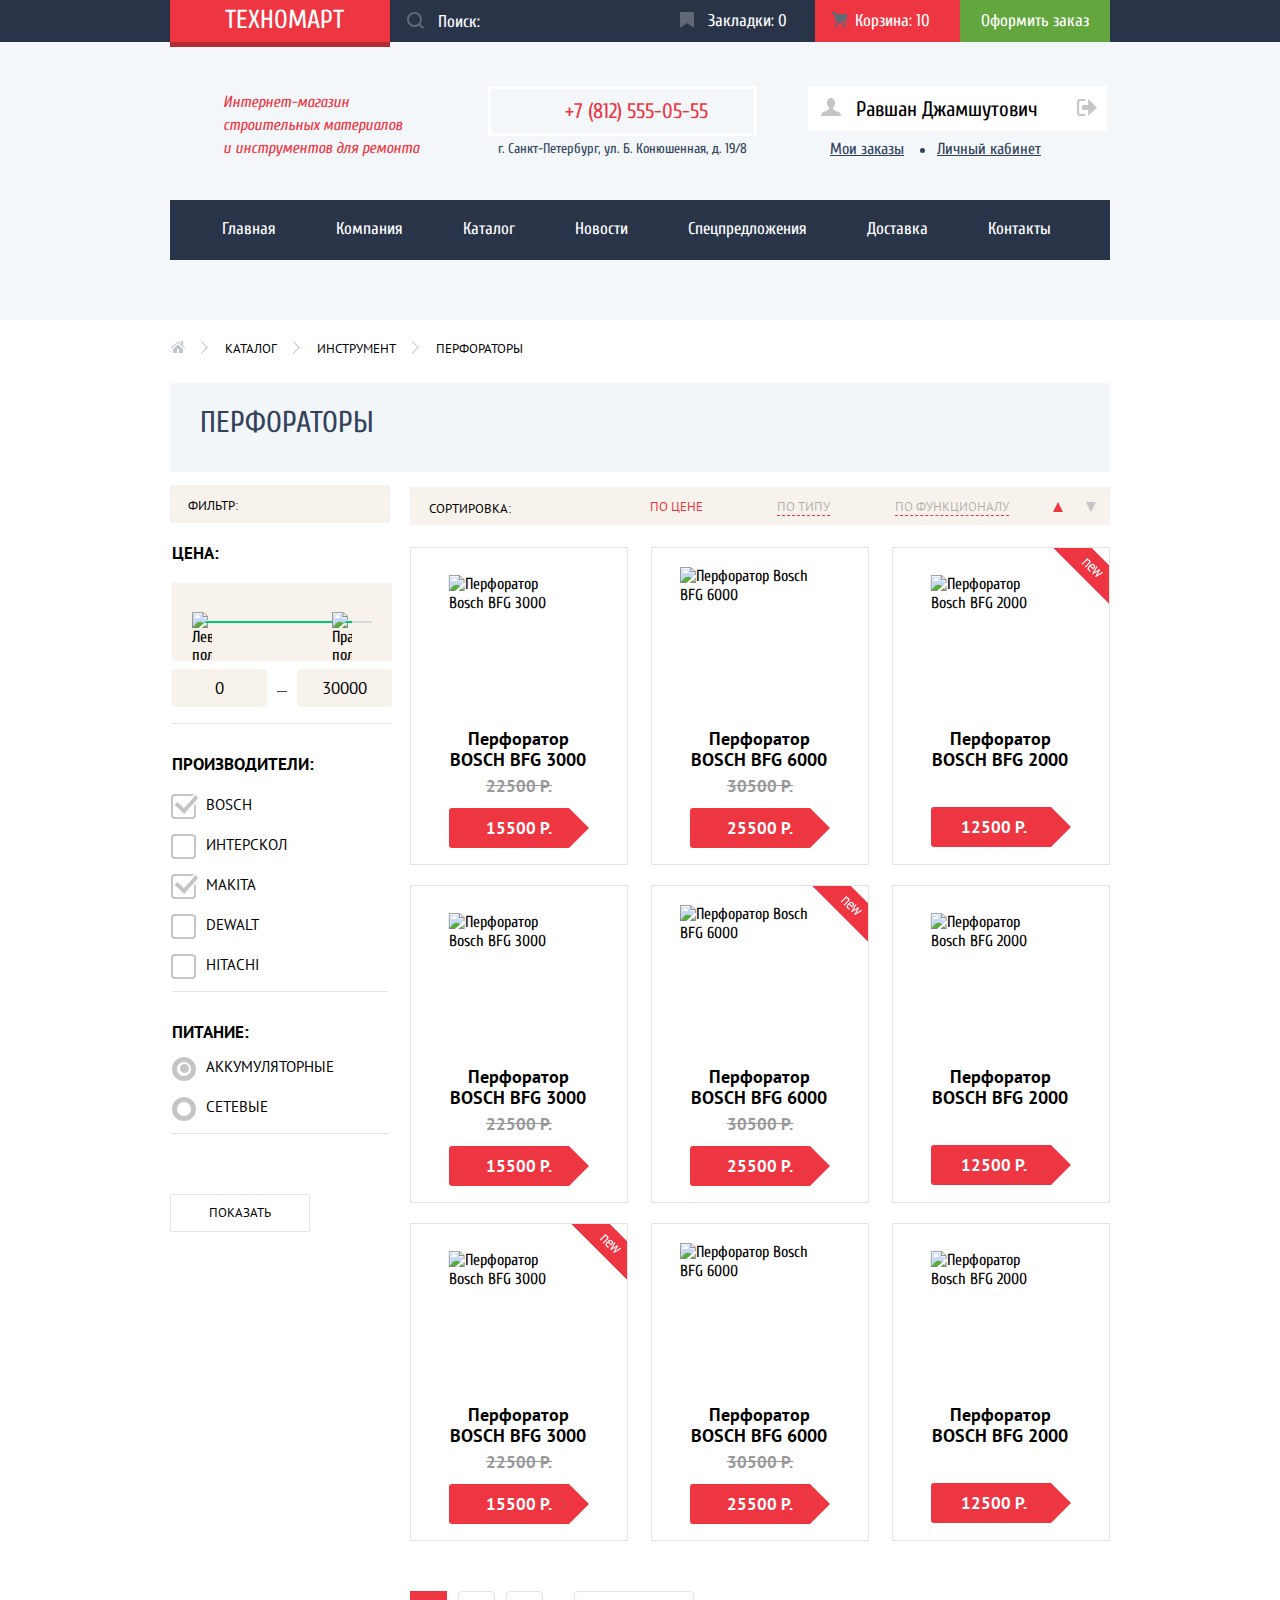
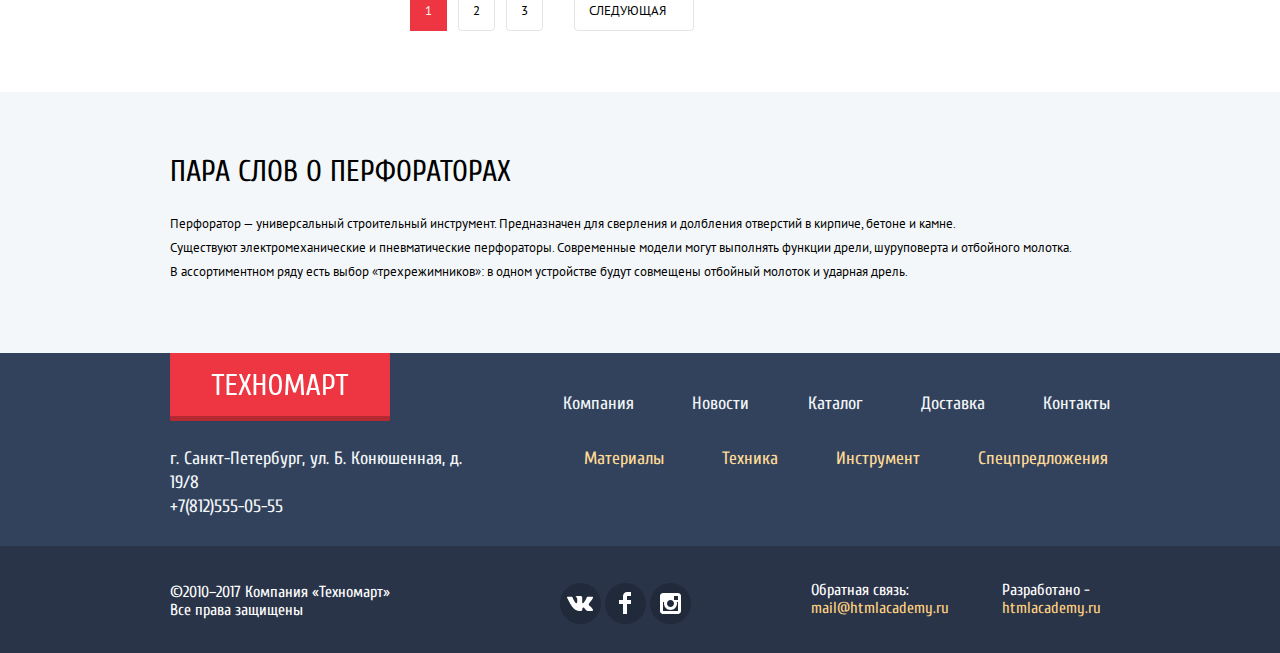
==== commit 3b178a8c: "Сдача проекта" ====
--- a/catalog.html
+++ b/catalog.html
@@ -3,309 +3,524 @@
 <head>
   <meta charset="utf-8">
   <title>HTML Academy: Техномарт</title>
-  <link href="https://fonts.googleapis.com/css?family=Cuprum:400,400i,700,700i%7CPT+Sans:400,400i,700,700i&display=swap&subset=cyrillic" rel="stylesheet">
+  <link
+    href="https://fonts.googleapis.com/css?family=Cuprum:400,400i,700,700i%7CPT+Sans:400,400i,700,700i&display=swap&subset=cyrillic"
+    rel="stylesheet">
   <link rel="stylesheet" href="css/normalize.css">
   <link rel="stylesheet" href="css/style.css">
 </head>
 <body>
   <header class="main-header">
     <section class="header-top">
-      <h1>Техномарт</h1>
-      <form action="#" method="GET">
-        <input type="search" placeholder="Поиск:">
-      </form>
-      <div class="buy-content">
-        <a href="#">Закладки: 0</a>
-        <a href="#">Корзина: 0</a>
-        <a href="#">Оформить заказ</a>
+      <div class="container">
+        <div class="logo">
+          <a href="#" class="main-header-logo">
+            <h1>Техномарт</h1>
+          </a>
+        </div>
+        <form action="#" method="GET" class="search-form">
+          <input type="search" placeholder="Поиск:" class="header-search" id="search">
+          <label for="search">
+            <svg class="search-icon" version="1.1" x="0px" y="0px" width="17px" height="17px" viewBox="0 0 17 17"
+              enable-background="new 0 0 17 17" xml:space="preserve">
+              <g>
+                <path fill="#616978" d="M17,15.586l-3.542-3.542C14.421,10.782,15,9.21,15,7.5C15,3.358,11.643,0,7.5,0C3.358,0,0,3.358,0,7.5
+              C0,11.643,3.358,15,7.5,15c1.71,0,3.282-0.579,4.544-1.542L15.586,17L17,15.586z M2,7.5C2,4.467,4.467,2,7.5,2
+              C10.532,2,13,4.467,13,7.5c0,3.032-2.468,5.5-5.5,5.5C4.467,13,2,10.532,2,7.5z"></path>
+              </g>
+            </svg>
+          </label>
+        </form>
+        <div class="buy-content">
+          <svg class="bookmarks-icon" version="1.1" x="0px" y="0px" width="14px" height="16px" viewBox="0 0 14 16"
+            enable-background="new 0 0 14 16" xml:space="preserve">
+            <path fill="#616978" d="M14,15c0,0.55-0.368,0.741-0.818,0.426l-5.363-3.765c-0.45-0.315-1.187-0.315-1.637,0l-5.364,3.765
+            C0.368,15.741,0,15.55,0,15V1c0-0.55,0.45-1,1-1h12c0.55,0,1,0.45,1,1V15z"></path>
+          </svg>
+          <a href="#" class="bookmarks">Закладки: 0</a>
+          <svg class="basket-icon" version="1.1" x="0px" y="0px" width="15px" height="15px" viewBox="0 0 15 15"
+            enable-background="new 0 0 15 15" xml:space="preserve">
+            <g>
+              <circle cx="4.5" cy="13.5" r="1.5"></circle>
+              <circle cx="12.5" cy="13.5" r="1.5"></circle>
+              <polygon points="15,2 4.07,2 3.648,0 0,0 0,2 2.031,2 4.016,11 15,11 15,9 9.441,9 15,6.951"></polygon>
+            </g>
+          </svg>
+          <a href="#" class="basket basket-buy">Корзина: 10</a>
+          <a href="#" class="buy-order">Оформить заказ</a>
+        </div>
       </div>
     </section>
     <section>
-      <div class="header-middle">
-        <h2 class="store-description">Интернет-магазин строительных материалов и инструментов для ремонта</h2>
-        <div class="header-contacts">
-          <a href="tel:+78125550555">+7(812)555-05-55</a>
-          <address class="header-address">г. Санкт-Петербург, ул. Б. Конюшенная, д. 19/8</address>
-        </div>
-        <ul>
-          <li>
-            <a href="#">
-              <svg x="0px" y="0px" width="20px" height="18px" viewBox=" 	0 0 20 18" enable-background="new 0 0 20 	 18"
-                xml:space="preserve">
-                <path fill="#32425C"
-                  d="M17.881,14.166c-2.144-0.735-4.256-1.666-5.207-2.39c-0.657-0.501-0.77-1.618-0.517-2.415
+      <div class="container">
+        <div class="header-middle">
+          <h2 class="store-description">Интернет-магазин строительных материалов &nbsp; и инструментов для ремонта</h2>
+          <div class="header-contacts">
+            <a href="tel:+78125550555" class="header-telephone">+7 (812) 555-05-55</a>
+            <address class="header-address">г. Санкт-Петербург, ул. Б. Конюшенная, д. 19/8</address>
+          </div>
+          <div>
+            <div class="user-name">
+              <a href="#" class="user-name-link">
+                <svg x="0px" y="0px" width="20px" height="18px" viewBox=" 	0 0 20 18"
+                  enable-background="new 0 0 20 	 18" xml:space="preserve">
+                  <path fill="#c5c5c5"
+                    d="M17.881,14.166c-2.144-0.735-4.256-1.666-5.207-2.39c-0.657-0.501-0.77-1.618-0.517-2.415
                 c1.118-0.903,1.864-2.477,1.864-4.278C14.021,2.276,12.221,0,10,0S5.979,2.276,5.979,5.083c0,1.801,0.746,3.374,1.863,4.277
                 c0.253,0.798,0.141,1.915-0.517,2.416c-0.95,0.724-3.063,1.654-5.207,2.39S0,18,0,18h20C20,18,20.025,14.901,17.881,14.166z">
-                </path>
-              </svg>
-              <span>Равшан Джамшутович</span>
-            </a>
-            <a href="#">
-              <svg x="0px" y="0px" width="21px" height="17px" viewBox="0 0 21 17" enable-background="new 0 0 21 17"
-                xml:space="preserve">
-                <g>
-                  <polygon fill="#c5c5c5" points="21,8.5 12.125,0 12.125,6 6.125,6 6.125,11 12.125,11 12.125,17 	">
-                  </polygon>
-                  <path fill="#c5c5c5" d="M3.106,13.952V3.048c0.018-0.376,0.171-1.057,1.01-1.057h5.027V0H4.116C1.938,0,1.112,1.81,1.087,3.027
+                  </path>
+                </svg>
+                <span>Равшан Джамшутович</span>
+              </a>
+              <a href="#" class="user-exit">
+                <svg x="0px" y="0px" width="21px" height="17px" viewBox="0 0 21 17" enable-background="new 0 0 21 17"
+                  xml:space="preserve">
+                  <g>
+                    <polygon fill="#c5c5c5" points="21,8.5 12.125,0 12.125,6 6.125,6 6.125,11 12.125,11 12.125,17 	">
+                    </polygon>
+                    <path fill="#c5c5c5" d="M3.106,13.952V3.048c0.018-0.376,0.171-1.057,1.01-1.057h5.027V0H4.116C1.938,0,1.112,1.81,1.087,3.027
                 v10.946C1.112,15.189,1.938,17,4.116,17h5.027v-1.99H4.116C3.277,15.01,3.124,14.327,3.106,13.952z">
-                  </path>
-                </g>
-              </svg>
-            </a>
-          </li>
-        </ul>
-        <ul>
-          <li><a href="#">Мои заказы</a></li>
-          <li><a href="#">Личный кабинет</a></li>
-        </ul>
+                    </path>
+                  </g>
+                </svg>
+              </a>
+              <div class="personal-orders">
+                <a href="#" class="my-order">Мои заказы</a>
+                <a href="#" class="personal-account">Личный кабинет</a>
+              </div>
+            </div>
+          </div>
+        </div>
+        <nav class="main-navigation">
+          <ul class="site-navigation">
+            <li class="site-navigation-item"><a href="index.html">Главная</a></li>
+            <li class="site-navigation-item"><a href="#">Компания</a></li>
+            <li class="site-navigation-item"><a>Каталог</a></li>
+            <li class="site-navigation-item"><a href="#">Новости</a></li>
+            <li class="site-navigation-item"><a href="#">Спецпредложения</a></li>
+            <li class="site-navigation-item"><a href="#">Доставка</a></li>
+            <li class="site-navigation-item"><a href="#">Контакты</a></li>
+          </ul>
+        </nav>
       </div>
-      <nav class="main-navigation">
-        <ul class="site-navigation">
-          <li><a href="index.html">Главная</a></li>
-          <li><a href="#">Компания</a></li>
-          <li><a>Каталог</a></li>
-          <li><a href="#">Новости</a></li>
-          <li><a href="#">Спецпредложения</a></li>
-          <li><a href="#">Доставка</a></li>
-          <li><a href="#">Контакты</a></li>
-        </ul>
-      </nav>
     </section>
   </header>
   <main>
-    <h2 class="visually-hidden">Каталог товаров</h2>
-    <div>
-      <ul class="breadcrumb">
-        <li class="breadcrumb-item"><a href="index.html">
-            <span class="visually-hidden">Главная</span>
-            <svg x="0px" y="0px" width="15px" height="12px" viewBox="	0 0 15 12" enable-background="new 0 0 15 	 12"
-              xml:space="preserve">
-              <g>
-                <polygon fill="#C1C6CE" points="3,8 3,12 7,12 7,8 9,8 9,12 13,12 13,8 8,3.516 	"></polygon>
-                <path fill="#C1C6CE" d="M14.831,6.365L13,4.751V0h-2v2.987L8.332,0.635c-0.02-0.017-0.043-0.023-0.064-0.037
+    <div class="container">
+      <h2 class="visually-hidden">Каталог товаров</h2>
+      <div>
+        <ul class="breadcrumb">
+          <li class="breadcrumbs-item"><a href="index.html">
+              <span class="visually-hidden">Главная</span>
+              <svg x="0px" y="0px" width="15px" height="12px" viewBox="	0 0 15 12" enable-background="new 0 0 15 	 12"
+                xml:space="preserve">
+                <g>
+                  <polygon fill="#C1C6CE" points="3,8 3,12 7,12 7,8 9,8 9,12 13,12 13,8 8,3.516 	"></polygon>
+                  <path fill="#C1C6CE" d="M14.831,6.365L13,4.751V0h-2v2.987L8.332,0.635c-0.02-0.017-0.043-0.023-0.064-0.037
             c-0.026-0.018-0.052-0.035-0.08-0.047C8.156,0.539,8.125,0.533,8.093,0.527C8.062,0.521,8.032,0.515,8,0.515
             c-0.031,0-0.061,0.006-0.092,0.012C7.875,0.533,7.845,0.539,7.813,0.552C7.785,0.563,7.76,0.581,7.733,0.598
             c-0.021,0.014-0.045,0.02-0.064,0.037l-6.498,5.73C0.964,6.548,0.944,6.864,1.126,7.071C1.225,7.183,1.363,7.24,1.501,7.24
             c0.118,0,0.236-0.041,0.331-0.125L8,1.677l6.169,5.438C14.265,7.199,14.383,7.24,14.5,7.24c0.139,0,0.276-0.058,0.375-0.169
             C15.058,6.864,15.038,6.548,14.831,6.365z"></path>
-              </g>
-            </svg>
-          </a>
-        </li>
-        <li class="breadcrumb-item"><a href="catalog.html">Каталог</a></li>
-        <li class="breadcrumb-item"><a href="#">Инструмент</a></li>
-        <li class="breadcrumb-item">Перфораторы</li>
-      </ul>
-    </div>
-    <section>
-      <div class="perforators">
-        <h2>Перфораторы</h2>
-      </div>
-      <div>
-        <p>Фильтр:</p>
-        <form action="https://echo.htmlacademy.ru" method="GET">
-          <fieldset>
-            <!-- Раздел формы с ползунком-->
-          </fieldset>
-          <fieldset class="manufacturers-filter">
-            <legend class="manufacturers-title">Производители:</legend>
-            <ul class="manufacturers-list">
-              <li class="manufacturers-item"><label><input type="checkbox" name="Bosch" checked>Bosch</label></li>
-              <li class="manufacturers-item"><label><input type="checkbox" name="Interskol">Интерскол</label></li>
-              <li class="manufacturers-item"><label><input type="checkbox" name="Makita" checked>Makita</label></li>
-              <li class="manufacturers-item"><label><input type="checkbox" name="Dewalt">Dewalt</label></li>
-              <li class="manufacturers-item"><label><input type="checkbox" name="Hitachi">Hitachi</label></li>
-            </ul>
-          </fieldset>
-          <fieldset class="power">
-            <legend class="power-title">Питание:</legend>
-            <ul class="power-list">
-              <li class="power-item"><label><input type="radio" name="power" value="battery"
-                    checked>Аккумуляторные</label></li>
-              <li class="power-item"><label><input type="radio" name="power" value="mains">Сетевые</label></li>
-            </ul>
-          </fieldset>
-          <button type="submit" class="btn-filter">Показать</button>
-        </form>
-      </div>
-      <div>
-        <div class="sort">
-          <p class="sort-header">Сортировка:</p>
-          <div>
-            <a href="#" class="sort-price">По цене</a>
-            <a href="#" class="sort-type">По типу</a>
-            <a href="#" class="sort-functional">По функционалу</a>
-          </div>
-          <div>
-            <a href="#"><span class="visually-hidden">По убыванию</span></a>
-            <a href="#"><span class="visually-hidden">По возрастанию</span></a>
-          </div>
-        </div>
-        <ul class="catalog-list catalog-wrap">
-          <li class="catalog-item">
-            <img src="img/bfg-3000.jpg" width="127" height="112" alt="Перфоратор Bosch BFG 3000">
-            <div>
-              <a href="#">Купить</a>
-              <a href="#">В закладки</a>
-            </div>
-            <h3><a href="#" class="item-header">Перфоратор Bosch BFG 3000</a></h3>
-            <del>22500 р.</del>
-            <ins>15500 р.</ins>
+                </g>
+              </svg>
+            </a>
           </li>
-          <li class="catalog-item">
-            <img src="img/bfg-6000.jpg" width="144" height="128" alt="Перфоратор Bosch BFG 6000">
-            <div>
-              <a href="#">Купить</a>
-              <a href="#">В закладки</a>
-            </div>
-            <h3><a href="#" class="item-header">Перфоратор Bosch BFG 6000</a></h3>
-            <del>30500 р.</del>
-            <ins>25500 р.</ins>
-          </li>
-          <li class="catalog-item">
-            <img src="img/bfg-2000.jpg" width="127" height="112" alt="Перфоратор Bosch BFG 2000">
-            <div>
-              <a href="#">Купить</a>
-              <a href="#">В закладки</a>
-            </div>
-            <h3><a href="#" class="item-header">Перфоратор Bosch BFG 2000</a></h3>
-            <p>12500 р.</p>
-          </li>
-          <li class="catalog-item">
-            <img src="img/bfg-3000.jpg" width="127" height="112" alt="Перфоратор Bosch BFG 3000">
-            <div>
-              <a href="#">Купить</a>
-              <a href="#">В закладки</a>
-            </div>
-            <h3><a href="#" class="item-header">Перфоратор Bosch BFG 3000</a></h3>
-            <del>22500 р.</del>
-            <ins>15500 р.</ins>
-          </li>
-          <li class="catalog-item">
-            <img src="img/bfg-6000.jpg" width="144" height="128" alt="Перфоратор Bosch BFG 6000">
-            <div>
-              <a href="#">Купить</a>
-              <a href="#">В закладки</a>
-            </div>
-            <h3><a href="#" class="item-header">Перфоратор Bosch BFG 6000</a></h3>
-            <del>30500 р.</del>
-            <ins>25500 р.</ins>
-          </li>
-          <li class="catalog-item">
-            <img src="img/bfg-2000.jpg" width="127" height="112" alt="Перфоратор Bosch BFG 2000">
-            <div>
-              <a href="#">Купить</a>
-              <a href="#">В закладки</a>
-            </div>
-            <h3><a href="#" class="item-header">Перфоратор Bosch BFG 2000</a></h3>
-            <p>12500 р.</p>
-          </li>
-          <li class="catalog-item">
-            <img src="img/bfg-3000.jpg" width="127" height="112" alt="Перфоратор Bosch BFG 3000">
-            <div>
-              <a href="#">Купить</a>
-              <a href="#">В закладки</a>
-            </div>
-            <h3><a href="#" class="item-header">Перфоратор Bosch BFG 3000</a></h3>
-            <del>22500 р.</del>
-            <ins>15500 р.</ins>
-          </li>
-          <li class="catalog-item">
-            <img src="img/bfg-6000.jpg" width="144" height="128" alt="Перфоратор Bosch BFG 6000">
-            <div>
-              <a href="#">Купить</a>
-              <a href="#">В закладки</a>
-            </div>
-            <h3><a href="#" class="item-header">Перфоратор Bosch BFG 6000</a></h3>
-            <del>30500 р.</del>
-            <ins>25500 р.</ins>
-          </li>
-          <li class="catalog-item">
-            <img src="img/bfg-2000.jpg" width="127" height="112" alt="Перфоратор Bosch BFG 2000">
-            <div>
-              <a href="#">Купить</a>
-              <a href="#">В закладки</a>
-            </div>
-            <h3><a href="#" class="item-header">Перфоратор Bosch BFG 2000</a></h3>
-            <p>12500 р.</p>
-          </li>
+          <li class="breadcrumbs-item"><a href="catalog.html">Каталог</a></li>
+          <li class="breadcrumbs-item"><a href="#">Инструмент</a></li>
+          <li class="breadcrumbs-item"><a>Перфораторы</a></li>
         </ul>
       </div>
-      <div>
-        <ul class="pagination-list">
-          <li class="pagination-item-current"><a>1</a></li>
-          <li class="pagination-item"><a href="#">2</a></li>
-          <li class="pagination-item"><a href="#">3</a></li>
-          <li class="pagination-item"><a href="#">Следующая</a></li>
-        </ul>
+      <section>
+        <div class="perforators">
+          <h2 class="perforators-header">Перфораторы</h2>
+        </div>
+        <div class="filter-wrapper">
+          <div class="filter-catalog">
+            <p class="filter-header">Фильтр:</p>
+            <form action="https://echo.htmlacademy.ru" method="GET">
+              <fieldset class="range-filter">
+                <legend class="price-filter">ЦЕНА:</legend>
+                <div class="range">
+                  <p class="line"></p>
+                  <p class="line-left"></p>
+                  <p class="range-left">
+                    <img src="img/filter-button.svg" width="20" height="23" alt="Левый ползунок">
+                  </p>
+                  <p class="range-right">
+                    <img src="img/filter-button.svg" width="20" height="23" alt="Правый ползунок">
+                  </p>
+                </div>
+                <div class="cost">
+                  <p class="cost-min">
+                    <input type="text" name="price-min" id="price-min" value="0" placeholder="0">
+                    <span class="visually-hidden">
+                      Минимальная цена
+                    </span>
+                  </p>
+                  <p class="cost-max">
+                    <input type="text" name="price-max" id="price-max" value="30000" placeholder="30000">
+                    <span class="visually-hidden">
+                      Максимальная цена
+                    </span>
+                  </p>
+                </div>
+              </fieldset>
+              <fieldset class="manufacturers-filter">
+                <legend class="manufacturers-title">Производители:</legend>
+                <ul class="manufacturers-list">
+                  <li class="manufacturers-item"><input class="visually-hidden filter-input-checkbox" type="checkbox"
+                      name="Bosch" id="manufacturers-bosch" checked><label for="manufacturers-bosch">Bosch</label></li>
+                  <li class="manufacturers-item"><input class="visually-hidden filter-input-checkbox" type="checkbox"
+                      name="Interskol" id="manufacturers-interskol"><label
+                      for="manufacturers-interskol">Интерскол</label></li>
+                  <li class="manufacturers-item"><input class="visually-hidden filter-input-checkbox" type="checkbox"
+                      name="Makita" id="manufacturers-makita" checked><label for="manufacturers-makita">Makita</label>
+                  </li>
+                  <li class="manufacturers-item"><input class="visually-hidden filter-input-checkbox" type="checkbox"
+                      name="Dewalt" id="manufacturers-dewalt"><label for="manufacturers-dewalt">Dewalt</label></li>
+                  <li class="manufacturers-item"><input class="visually-hidden filter-input-checkbox" type="checkbox"
+                      name="Hitachi" id="manufacturers-hitachi"><label for="manufacturers-hitachi">Hitachi</label></li>
+                </ul>
+              </fieldset>
+              <fieldset class="power">
+                <legend class="power-title">Питание:</legend>
+                <ul class="power-list">
+                  <li class="power-item"><input class="visually-hidden filter-input-radio" type="radio" name="power"
+                      value="battery" id="power-battery" checked><label for="power-battery">Аккумуляторные</label></li>
+                  <li class="power-item"><input class="visually-hidden filter-input-radio" type="radio" name="power"
+                      value="mains" id="power-mains"><label for="power-mains">Сетевые</label></li>
+                </ul>
+              </fieldset>
+              <button type="submit" class="btn-filter">Показать</button>
+            </form>
+          </div>
+          <div class="results-filter">
+            <div class="sort">
+              <p class="sort-header">Сортировка:</p>
+              <div class="sort-section">
+                <a href="#" class="sort-price">По цене</a>
+                <a href="#" class="sort-type">По типу</a>
+                <a href="#" class="sort-functional">По функционалу</a>
+              </div>
+              <div class="sort-buttons">
+                <a href="#" class="button-up active"><span class="visually-hidden">По убыванию</span></a>
+                <a href="#" class="button-down"><span class="visually-hidden">По возрастанию</span></a>
+              </div>
+            </div>
+            <ul class="catalog-list catalog-wrap">
+              <li class="catalog-item">
+                <div class="actions">
+                  <a href="#" class="buy button-buy"><svg version="1.1" x="0px" y="0px" width="15px" height="15px"
+                      viewBox="0 0 15 15" enable-background="new 0 0 15 15" xml:space="preserve">
+                      <g>
+                        <circle fill="#92c178" cx="4.5" cy="13.5" r="1.5"></circle>
+                        <circle fill="#92c178" cx="12.5" cy="13.5" r="1.5"></circle>
+                        <polygon fill="#92c178"
+                          points="15,2 4.07,2 3.648,0 0,0 0,2 2.031,2 4.016,11 15,11 15,9 9.441,9 15,6.951 	"></polygon>
+                      </g>
+                    </svg>Купить</a>
+                  <a href="#" class="bookmark">В закладки</a>
+                </div>
+                <div class="image"><img src="img/bfg-3000.jpg" width="127" height="112" alt="Перфоратор Bosch BFG 3000">
+                </div>
+                <h3><a href="#" class="item-header">Перфоратор BOSCH BFG 3000</a></h3>
+                <div class="price-wrapper">
+                  <div class="discount">22500 Р.</div>
+                  <div class="price">15500 Р.</div>
+                </div>
+              </li>
+              <li class="catalog-item">
+                <div class="actions">
+                  <a href="#" class="buy button-buy"><svg version="1.1" x="0px" y="0px" width="15px" height="15px"
+                      viewBox="0 0 15 15" enable-background="new 0 0 15 15" xml:space="preserve">
+                      <g>
+                        <circle fill="#92c178" cx="4.5" cy="13.5" r="1.5"></circle>
+                        <circle fill="#92c178" cx="12.5" cy="13.5" r="1.5"></circle>
+                        <polygon fill="#92c178"
+                          points="15,2 4.07,2 3.648,0 0,0 0,2 2.031,2 4.016,11 15,11 15,9 9.441,9 15,6.951 	"></polygon>
+                      </g>
+                    </svg>Купить</a>
+                  <a href="#" class="bookmark">В закладки</a>
+                </div>
+                <div class="image"><img src="img/bfg-6000.jpg" width="144" height="128" alt="Перфоратор Bosch BFG 6000">
+                </div>
+                <h3><a href="#" class="item-header">Перфоратор BOSCH BFG 6000</a></h3>
+                <div class="price-wrapper">
+                  <div class="discount">30500 Р.</div>
+                  <div class="price">25500 Р.</div>
+                </div>
+              </li>
+              <li class="catalog-item catalog-item-margin new-product">
+                <div class="actions new-product">
+                  <a href="#" class="buy button-buy"><svg version="1.1" x="0px" y="0px" width="15px" height="15px"
+                      viewBox="0 0 15 15" enable-background="new 0 0 15 15" xml:space="preserve">
+                      <g>
+                        <circle fill="#92c178" cx="4.5" cy="13.5" r="1.5"></circle>
+                        <circle fill="#92c178" cx="12.5" cy="13.5" r="1.5"></circle>
+                        <polygon fill="#92c178"
+                          points="15,2 4.07,2 3.648,0 0,0 0,2 2.031,2 4.016,11 15,11 15,9 9.441,9 15,6.951 	"></polygon>
+                      </g>
+                    </svg>Купить</a>
+                  <a href="#" class="bookmark">В закладки</a>
+                </div>
+                <div class="image"><img src="img/bfg-2000.jpg" width="127" height="112" alt="Перфоратор Bosch BFG 2000">
+                </div>
+                <h3 class="item-header-margin"><a href="#" class="item-header">Перфоратор BOSCH BFG 2000</a></h3>
+                <div class="price price-last">12500 Р.</div>
+              </li>
+              <li class="catalog-item catalog-item-margin">
+                <div class="actions">
+                  <a href="#" class="buy button-buy"><svg version="1.1" x="0px" y="0px" width="15px" height="15px"
+                      viewBox="0 0 15 15" enable-background="new 0 0 15 15" xml:space="preserve">
+                      <g>
+                        <circle fill="#92c178" cx="4.5" cy="13.5" r="1.5"></circle>
+                        <circle fill="#92c178" cx="12.5" cy="13.5" r="1.5"></circle>
+                        <polygon fill="#92c178"
+                          points="15,2 4.07,2 3.648,0 0,0 0,2 2.031,2 4.016,11 15,11 15,9 9.441,9 15,6.951 	"></polygon>
+                      </g>
+                    </svg>Купить</a>
+                  <a href="#" class="bookmark">В закладки</a>
+                </div>
+                <div class="image"><img src="img/bfg-3000.jpg" width="127" height="112" alt="Перфоратор Bosch BFG 3000">
+                </div>
+                <h3><a href="#" class="item-header">Перфоратор BOSCH BFG 3000</a></h3>
+                <div class="price-wrapper">
+                  <div class="discount">22500 Р.</div>
+                  <div class="price">15500 Р.</div>
+                </div>
+              </li>
+              <li class="catalog-item catalog-item-margin new-product">
+                <div class="actions new-product">
+                  <a href="#" class="buy button-buy"><svg version="1.1" x="0px" y="0px" width="15px" height="15px"
+                      viewBox="0 0 15 15" enable-background="new 0 0 15 15" xml:space="preserve">
+                      <g>
+                        <circle fill="#92c178" cx="4.5" cy="13.5" r="1.5"></circle>
+                        <circle fill="#92c178" cx="12.5" cy="13.5" r="1.5"></circle>
+                        <polygon fill="#92c178"
+                          points="15,2 4.07,2 3.648,0 0,0 0,2 2.031,2 4.016,11 15,11 15,9 9.441,9 15,6.951 	"></polygon>
+                      </g>
+                    </svg>Купить</a>
+                  <a href="#" class="bookmark">В закладки</a>
+                </div>
+                <div class="image"><img src="img/bfg-6000.jpg" width="144" height="128" alt="Перфоратор Bosch BFG 6000">
+                </div>
+                <h3><a href="#" class="item-header">Перфоратор BOSCH BFG 6000</a></h3>
+                <div class="price-wrapper">
+                  <div class="discount">30500 Р.</div>
+                  <div class="price">25500 Р.</div>
+                </div>
+              </li>
+              <li class="catalog-item catalog-item-margin">
+                <div class="actions">
+                  <a href="#" class="buy button-buy"><svg version="1.1" x="0px" y="0px" width="15px" height="15px"
+                      viewBox="0 0 15 15" enable-background="new 0 0 15 15" xml:space="preserve">
+                      <g>
+                        <circle fill="#92c178" cx="4.5" cy="13.5" r="1.5"></circle>
+                        <circle fill="#92c178" cx="12.5" cy="13.5" r="1.5"></circle>
+                        <polygon fill="#92c178"
+                          points="15,2 4.07,2 3.648,0 0,0 0,2 2.031,2 4.016,11 15,11 15,9 9.441,9 15,6.951 	"></polygon>
+                      </g>
+                    </svg>Купить</a>
+                  <a href="#" class="bookmark">В закладки</a>
+                </div>
+                <div class="image"><img src="img/bfg-2000.jpg" width="127" height="112" alt="Перфоратор Bosch BFG 2000">
+                </div>
+                <h3 class="item-header-margin"><a href="#" class="item-header">Перфоратор BOSCH BFG 2000</a></h3>
+                <div class="price price-last">12500 Р.</div>
+              </li>
+              <li class="catalog-item catalog-item-margin new-product">
+                <div class="actions new-product">
+                  <a href="#" class="buy button-buy"><svg version="1.1" x="0px" y="0px" width="15px" height="15px"
+                      viewBox="0 0 15 15" enable-background="new 0 0 15 15" xml:space="preserve">
+                      <g>
+                        <circle fill="#92c178" cx="4.5" cy="13.5" r="1.5"></circle>
+                        <circle fill="#92c178" cx="12.5" cy="13.5" r="1.5"></circle>
+                        <polygon fill="#92c178"
+                          points="15,2 4.07,2 3.648,0 0,0 0,2 2.031,2 4.016,11 15,11 15,9 9.441,9 15,6.951 	"></polygon>
+                      </g>
+                    </svg>Купить</a>
+                  <a href="#" class="bookmark">В закладки</a>
+                </div>
+                <div class="image"><img src="img/bfg-3000.jpg" width="127" height="112" alt="Перфоратор Bosch BFG 3000">
+                </div>
+                <h3><a href="#" class="item-header">Перфоратор BOSCH BFG 3000</a></h3>
+                <div class="price-wrapper">
+                  <div class="discount">22500 Р.</div>
+                  <div class="price">15500 Р.</div>
+                </div>
+              </li>
+              <li class="catalog-item catalog-item-margin">
+                <div class="actions">
+                  <a href="#" class="buy button-buy"><svg version="1.1" x="0px" y="0px" width="15px" height="15px"
+                      viewBox="0 0 15 15" enable-background="new 0 0 15 15" xml:space="preserve">
+                      <g>
+                        <circle fill="#92c178" cx="4.5" cy="13.5" r="1.5"></circle>
+                        <circle fill="#92c178" cx="12.5" cy="13.5" r="1.5"></circle>
+                        <polygon fill="#92c178"
+                          points="15,2 4.07,2 3.648,0 0,0 0,2 2.031,2 4.016,11 15,11 15,9 9.441,9 15,6.951 	"></polygon>
+                      </g>
+                    </svg>Купить</a>
+                  <a href="#" class="bookmark">В закладки</a>
+                </div>
+                <div class="image"><img src="img/bfg-6000.jpg" width="144" height="128" alt="Перфоратор Bosch BFG 6000">
+                </div>
+                <h3><a href="#" class="item-header">Перфоратор BOSCH BFG 6000</a></h3>
+                <div class="price-wrapper">
+                  <div class="discount">30500 Р.</div>
+                  <div class="price">25500 Р.</div>
+                </div>
+              </li>
+              <li class="catalog-item">
+                <div class="actions">
+                  <a href="#" class="buy button-buy"><svg version="1.1" x="0px" y="0px" width="15px" height="15px"
+                      viewBox="0 0 15 15" enable-background="new 0 0 15 15" xml:space="preserve">
+                      <g>
+                        <circle fill="#92c178" cx="4.5" cy="13.5" r="1.5"></circle>
+                        <circle fill="#92c178" cx="12.5" cy="13.5" r="1.5"></circle>
+                        <polygon fill="#92c178"
+                          points="15,2 4.07,2 3.648,0 0,0 0,2 2.031,2 4.016,11 15,11 15,9 9.441,9 15,6.951 	"></polygon>
+                      </g>
+                    </svg>Купить</a>
+                  <a href="#" class="bookmark">В закладки</a>
+                </div>
+                <div class="image"><img src="img/bfg-2000.jpg" width="127" height="112" alt="Перфоратор Bosch BFG 2000">
+                </div>
+                <h3 class="item-header-margin"><a href="#" class="item-header">Перфоратор BOSCH BFG 2000</a></h3>
+                <div class="price price-last">12500 Р.</div>
+              </li>
+            </ul>
+            <div class="modal-info">
+              <div class="wrapper">
+                <div class="heading-info">
+                  <p class="icon"></p>
+                  <h2>Товар добавлен в корзину!</h2>
+                </div>
+                <div class="modal-buttons">
+                  <a href="">ОФОРМИТЬ ЗАКАЗ</a>
+                  <button class="continue">ПРОДОЛЖИТЬ ПОКУПКИ</button>
+                  <button class="modal-close"></button>
+                </div>
+              </div>
+            </div>
+            <ul class="pagination-list">
+              <li class="pagination-item-current"><a>1</a></li>
+              <li class="pagination-item"><a href="#">2</a></li>
+              <li class="pagination-item"><a href="#">3</a></li>
+              <li class="pagination-item"><a href="#">Следующая</a></li>
+            </ul>
+          </div>
+
+        </div>
+      </section>
+    </div>
+    <section class="about-perforators">
+      <div class="container">
+        <h2>Пара слов о перфораторах</h2>
+        <p>
+          Перфоратор — универсальный строительный инструмент. Предназначен для сверления и долбления отверстий в
+          кирпиче,
+          бетоне и камне. <br>
+          Существуют электромеханические и пневматические перфораторы. Современные модели могут выполнять функции дрели,
+          шуруповерта и отбойного молотка.
+          В ассортиментном ряду есть выбор «трехрежимников»: в одном устройстве будут совмещены отбойный молоток и
+          ударная
+          дрель.
+        </p>
       </div>
-    </section>
-    <section class="about-perforators">
-      <h2>Пара слов о перфораторах</h2>
-      <p>
-        Перфоратор — универсальный строительный инструмент. Предназначен для сверления и долбления отверстий в кирпиче,
-        бетоне и камне. <br>
-        Существуют электромеханические и пневматические перфораторы. Современные модели могут выполнять функции дрели,
-        шуруповерта и отбойного молотка.
-        В ассортиментном ряду есть выбор «трехрежимников»: в одном устройстве будут совмещены отбойный молоток и ударная
-        дрель.
-      </p>
     </section>
   </main>
   <footer>
     <div class="footer-head">
-      <div class="footer-contacts">
-        <p>Техномарт</p>
-        <address class="footer-address">г. Санкт-Петербург, ул. Б. Конюшенная, д. 19/8</address>
-        <a href="tel:+78125550555" class="footer-telephone">+7(812)555-05-55</a>
-      </div>
-      <div>
-        <ul class="footer-nav">
-          <li class="footer-nav-item"><a href="#">Компания</a></li>
-          <li class="footer-nav-item"><a href="#">Новости</a></li>
-          <li class="footer-nav-item"><a href="catalog.html">Каталог</a></li>
-          <li class="footer-nav-item"><a href="#">Доставка</a></li>
-          <li class="footer-nav-item"><a href="#">Контакты</a></li>
-        </ul>
-        <ul class="footer-catalog">
-          <li class="footer-catalog-item"><a href="#">Материалы</a></li>
-          <li class="footer-catalog-item"><a href="#">Техника</a></li>
-          <li class="footer-catalog-item"><a href="#">Инструмент</a></li>
-          <li class="footer-catalog-item"><a href="#">Спецпредложения</a></li>
-        </ul>
+      <div class="container">
+        <div class="footer-head-wrapper">
+          <div class="footer-contacts">
+            <img src="img/footer-logo.png" width="220" height="47" alt="Логотип Техномарт">
+            <address class="footer-address">г. Санкт-Петербург, ул. Б. Конюшенная, д. 19/8</address>
+            <a href="tel:+78125550555" class="footer-telephone">+7(812)555-05-55</a>
+          </div>
+          <div>
+            <ul class="footer-nav">
+              <li class="footer-nav-item"><a href="#">Компания</a></li>
+              <li class="footer-nav-item"><a href="#">Новости</a></li>
+              <li class="footer-nav-item"><a href="catalog.html">Каталог</a></li>
+              <li class="footer-nav-item"><a href="#">Доставка</a></li>
+              <li class="footer-nav-item"><a href="#">Контакты</a></li>
+            </ul>
+            <ul class="footer-catalog">
+              <li class="footer-catalog-item"><a href="#">Материалы</a></li>
+              <li class="footer-catalog-item"><a href="#">Техника</a></li>
+              <li class="footer-catalog-item"><a href="#">Инструмент</a></li>
+              <li class="footer-catalog-item"><a href="#">Спецпредложения</a></li>
+            </ul>
+          </div>
+        </div>
       </div>
     </div>
     <div class="footer-bottom">
-      <div class="copyright">
-        <p>&copy;2010–2017 Компания «Техномарт»</p>
-        <p>Все права защищены</p>
-      </div>
-      <div class="social-block">
-        <ul class="social-list">
-          <li><a href="#" aria-label="Наша страница во Вконтакте"><span>Vkontakte</span></a></li>
-          <li><a href="#" aria-label="Наша страница в Фейсбук"><span>facebook</span></a></li>
-          <li><a href="#" aria-label="Наша страница в Инстаграм"><span>Instagram</span></a></li>
-        </ul>
-      </div>
-      <div>
-        <div class="footer-mail">
-          <p>Обратная связь:</p>
-          <a href="mailto:mail@htmlacademy.ru">mail@htmlacademy.ru</a>
-        </div>
-        <div class="footer-developer">
-          <p>Разработано -</p>
-          <a href="https://htmlacademy.ru/intensive/htmlcss">htmlacademy.ru</a>
+      <div class="container">
+        <div class="footer-bottom-wrapper">
+          <div class="copyright">
+            <p>&copy;2010–2017 Компания «Техномарт»</p>
+            <p>Все права защищены</p>
+          </div>
+          <div class="social-block">
+            <ul class="social-list">
+              <li class="social-item">
+                <a class="social-button social-button-vk" href="#">
+                  <span class="visually-hidden">vk</span>
+                  <svg x="0px" y="0px" width="26px" height="15px" viewBox="0 0 26 15"
+                    enable-background="new 0 0		 26 15" xml:space="preserve">
+                    <path fill="#FFFFFF" d="M16.138,11.51c0.956-0.309,2.18,2.04,3.483,2.939c0.978,0.681,1.727,0.534,1.727,0.534l3.473-0.05
+                    c0,0,1.815-0.112,0.957-1.554c-0.071-0.12-0.503-1.069-2.585-3.022c-2.177-2.043-1.882-1.712,0.739-5.244
+                    c1.597-2.153,2.236-3.468,2.036-4.028c-0.192-0.539-1.365-0.399-1.365-0.399L20.69,0.713c-0.381,0.001-0.704,0.119-0.851,0.515
+                    c-0.003,0.004-0.621,1.666-1.445,3.079c-1.741,2.989-2.436,3.148-2.724,2.961c-0.661-0.433-0.494-1.737-0.494-2.664
+                    c0-2.897,0.432-4.105-0.846-4.417c-0.427-0.104-0.739-0.172-1.828-0.182c-1.392-0.021-2.574,0-3.244,0.329
+                    c-0.445,0.223-0.786,0.712-0.579,0.74c0.26,0.035,0.843,0.16,1.155,0.586c0.401,0.552,0.389,1.789,0.389,1.789
+                    s0.229,3.411-0.54,3.834c-0.528,0.29-1.25-0.302-2.803-3.016C6.087,2.879,5.488,1.345,5.488,1.345S5.372,1.06,5.162,0.904
+                    C4.912,0.719,4.562,0.66,4.562,0.66L0.848,0.684c0,0-0.558,0.016-0.763,0.262C-0.097,1.164,0.07,1.614,0.07,1.614
+                    s2.909,6.881,6.203,10.347c3.02,3.182,6.452,2.971,6.452,2.971h1.555c0,0,0.469-0.054,0.709-0.312
+                    c0.224-0.24,0.214-0.691,0.214-0.691S15.172,11.82,16.138,11.51z"></path>
+                  </svg>
+                </a>
+              </li>
+              <li class="social-item">
+                <a class="social-button social-button-fb" href="#">
+                  <span class="visually-hidden">facebook</span>
+                  <svg x="0px" y="0px" width="12px" height="22px" viewBox="0 0 12 22" enable-background="new 0 0 12	 22"
+                    xml:space="preserve">
+                    <path fill="#FFFFFF" d="M12,4V0H8C5.791,0,4,1.791,4,4v4H0v4h4v10h4V12h4V8H8V4H12z"></path>
+                  </svg>
+                </a>
+              </li>
+              <li class="social-item">
+                <a class="social-button social-button-instagram" href="#">
+                  <span class="visually-hidden">instagram</span>
+                  <svg x="0px" y="0px" width="21px" height="21px" viewBox="0 0 21 21" enable-background="new 0 0		21 21"
+                    xml:space="preserve">
+                    <path fill="#FFFFFF" d="M18,0H3C1.35,0,0,1.35,0,3v15c0,1.65,1.35,3,3,3h15c1.65,0,3-1.35,3-3V3C21,1.35,19.65,0,18,0z M10.5,7
+                    c1.93,0,3.5,1.57,3.5,3.5S12.43,14,10.5,14S7,12.43,7,10.5S8.57,7,10.5,7z M18,18H3V9h1.181C4.067,9.482,4,9.983,4,10.5
+                    c0,3.59,2.91,6.5,6.5,6.5s6.5-2.91,6.5-6.5c0-0.517-0.066-1.018-0.181-1.5H18V18z M18,7h-4V3h4V7z">
+                    </path>
+                  </svg>
+                </a>
+              </li>
+            </ul>
+          </div>
+          <div class="creator-contacts">
+            <div class="footer-mail">
+              <p>Обратная связь:</p>
+              <a href="mailto:mail@htmlacademy.ru">mail@htmlacademy.ru</a>
+            </div>
+            <div class="footer-developer">
+              <p>Разработано -</p>
+              <a href="https://htmlacademy.ru/intensive/htmlcss">htmlacademy.ru</a>
+            </div>
+          </div>
         </div>
       </div>
     </div>
   </footer>
-  <div class="modal-add-product">
-    <button type="button"></button>
-    <p>Товар добавлен в корзину!</p>
-    <div>
-      <a href="#">Оформить заказ</a>
-      <a href="#">Продолжить Покупки</a>
-    </div>
-  </div>
+  <script src="js/script-catalog.js"></script>
 </body>
 </html>
--- a/css/style.css
+++ b/css/style.css
@@ -38,12 +38,15 @@
 }
 
 .header-top {
+  background-color: #293449;
+  height: 42px;
+}
+
+.header-top .container {
   font-size: 17px;
   line-height: 18px;
   font-weight: 400;
   color: #ffffff;
-
-  background-color: #293449;
   display: flex;
 }
 
@@ -58,12 +61,24 @@
   line-height: 23px;
   font-weight: 400;
   color: #ee3643;
-  width: 196px;
+  width: 197px;
   font-style: italic;
+  padding-top: 49px;
+  padding-bottom: 40px;
+  padding-left: 53px;
+  margin: 0;
 }
 
 .header-contacts {
+  position: relative;
   width: 270px;
+  padding-top: 59px;
+  padding-left: 68px;
+  padding-right: 50px;
+}
+
+.header-contacts-padding {
+  padding-right: 0;
 }
 
 .header-contacts a {
@@ -72,6 +87,25 @@
   line-height: 21px;
   color: #ee3643;
 }
+
+.buy-content {
+  display: flex;
+  height: 42px;
+  width: 450px;
+  box-sizing: border-box;
+  position: relative;
+  margin-left: 5px;
+}
+
+.bookmarks,
+.basket,
+.buy-order {
+  width: 150px;
+  text-align: center;
+  display: block;
+  padding: 12px 0;
+}
+
 
 .buy-content a {
   font-size: 17px;
@@ -85,12 +119,16 @@
   line-height: 24px;
   font-weight: 400;
   color: #32425c;
+  font-style: normal;
+  padding-top: 15px;
+  padding-left: 10px;
 }
 
 .user-navigation {
   list-style: none;
   display: flex;
   color: #000000;
+  margin: 0;
 }
 
 .user-entrance,
@@ -101,14 +139,19 @@
   color: #000000;
 }
 
+.user-registration {
+  margin-left: 8px;
+}
+
 .site-navigation {
   color: #ffffff;
   list-style: none;
   display: flex;
   background-color: #293449;
-  width: 940px;
   min-height: 60px;
-  margin: 0 auto;
+  padding-left: 22px;
+  padding-right: 25px;
+  margin: 0;
 }
 
 .site-navigation a {
@@ -121,6 +164,7 @@
 .category {
   display: flex;
   list-style: none;
+  height: 123px;
 }
 
 .category li {
@@ -161,12 +205,27 @@
   width: 135px;
   height: 38px;
   background: rgba(0,0,0,.1);
+  display: block;
+  text-align: center;
+  padding-top: 10px;
+  box-sizing: border-box;
+  border-radius: 3px;
+  margin-left: 23px;
+  margin-top: 14px;
+  text-transform: uppercase;
+}
+
+.button-category:hover {
+  background-color: rgba(0,0,0,.2);
+}
+
+.button-category:active {
+  background-color: rgba(0,0,0,.3);
 }
 
 .popular-product,
 .popular-manufacturer {
   background-color: #f9f5f0;
-  width: 940px;
   min-height: 89px;
 }
 
@@ -187,7 +246,6 @@
   line-height: 18px;
   color: #ffffff;
   text-transform: uppercase;
-  padding: 14px 55px;
   background-color: #ee3643;
   border-radius: 5px;
 }
@@ -196,46 +254,57 @@
   list-style: none;
   display: flex;
   justify-content: space-between;
+  padding: 0;
+  margin-top: 22px;
 }
 
 .catalog-item {
-  width: 220px;
-  min-height: 318px;
+  width: 218px;
+  height: 318px;
   border: 1px solid #e5e5e5;
+  box-sizing: border-box;
+  position: relative;
 }
 
 .item-header {
+  font-family: "PT Sans", Arial, sans-serif;
   font-size: 18px;
   font-weight: 700;
   line-height: 20px;
   color: #000000;
 }
 
-.catalog-item del {
+.catalog-item .discount {
+  font-family: "PT Sans", Arial, sans-serif;
   font-size: 17px;
   font-weight: 700;
   line-height: 18px;
   color: #a9a9a9;
 }
 
-.catalog-item ins {
+.catalog-item .price {
+  font-family: "PT Sans", Arial, sans-serif;
   font-size: 17px;
   font-weight: 700;
   line-height: 18px;
-  color: #ffffff;
-  background-color: red;
 }
 
 .manufacturer-list {
   list-style: none;
   display: flex;
   flex-wrap: wrap;
+  padding: 0;
+  margin-bottom: 0;
+  margin-top: 20px;
 }
 
 .manufacturer-item {
   width: 220px;
   height: 145px;
   border: 1px solid #e5e5e5;
+  position: relative;
+  margin-bottom: 20px;
+  box-sizing: border-box;
 }
 
 .service h2 {
@@ -286,6 +355,12 @@
 
 .service-section {
   background-color: #f4f7f9;
+  margin-top: 65px;
+  height: 522px;
+}
+
+.about-delivery {
+  padding-right: 120px;
 }
 
 .about-delivery h2,
@@ -295,13 +370,20 @@
   line-height: 30px;
   color: #000000;
   text-transform: uppercase;
+  margin-top: 0;
 }
 
 .about-delivery p {
+  font-family: "PT Sans",Arial,sans-serif;
   font-size: 13px;
   font-weight: 400;
   line-height: 24px;
   color: #000000;
+  margin-bottom: 0;
+}
+
+.about-delivery-block {
+  padding-bottom: 24px;
 }
 
 .delivery-company {
@@ -309,6 +391,8 @@
   font-weight: 400;
   line-height: 20px;
   list-style: none;
+  padding: 0;
+  margin: 0;
 }
 
 .btn-about-company,
@@ -326,20 +410,27 @@
   width: 220px;
 }
 
+.btn-about-company {
+  margin-top: 37px;
+}
+
 .about-contacts p {
   font-size: 13px;
   font-weight: 400;
   line-height: 24px;
   color: #000000;
   width: 179px;
+  margin-bottom: 0;
 }
 
 .feedback {
   width: 300px;
+  margin-top: 35px;
 }
 
 .footer-head {
   background-color: #32425c;
+  min-height: 193px;
 }
 
 .footer-address,
@@ -352,6 +443,10 @@
   width: 323px;
 }
 
+.footer-address {
+  padding-top: 22px;
+}
+
 .footer-nav,
 .footer-catalog {
   list-style: none;
@@ -376,6 +471,7 @@
 
 .footer-bottom {
   background-color: #293449;
+  min-height: 107px;
 }
 
 .copyright {
@@ -383,10 +479,18 @@
   font-weight: 400;
   line-height: 18px;
   color: #ffffff;
+  margin-right: 140px;
+  padding-top: 37px;
+}
+
+.copyright p {
+  margin: 0;
 }
 
 .social-list {
   list-style: none;
+  margin-top: 40px;
+  padding-left: 10px;
 }
 
 .footer-mail,
@@ -399,6 +503,7 @@
 .footer-mail p,
 .footer-developer p {
   color: #ffffff;
+  margin: 0;
 }
 
 .footer-mail a,
@@ -408,6 +513,9 @@
 
 .breadcrumb {
   list-style: none;
+  padding: 0;
+  display: flex;
+  margin-top: 20px;
 }
 
 .breadcrumb-item  {
@@ -462,6 +570,7 @@
 
 .power-list {
   list-style: none;
+  margin-top: 10px;
 }
 
 .btn-filter {
@@ -474,6 +583,7 @@
   height: 38px;
   background-color: #ffffff;
   border: 1px solid #e5e5e5;
+  margin-top: 60px;
 }
 
 .catalog-wrap {
@@ -483,6 +593,8 @@
 .about-perforators {
   min-height: 261px;
   background-color: #f4f7f9;
+  padding-top: 40px;
+  box-sizing: border-box;
 }
 
 .about-perforators h2 {
@@ -505,6 +617,8 @@
 .pagination-list {
   list-style: none;
   display: flex;
+  padding: 0;
+  margin-top: 30px;
 }
 
 .pagination-item,
@@ -535,9 +649,12 @@
 }
 
 .pagination-item-current {
-  color: #fef5f6;
   background-color: #ee3643;
   border: 1px solid #ee3643;
+}
+
+.pagination-item-current a{
+  color: #fef5f6;
 }
 
 .sort {
@@ -567,5 +684,1874 @@
 
 .container {
   margin: 0 auto;
+  padding: 0 10px;
   width: 940px;
 }
+
+input.header-search::placeholder {
+  color: #ffffff;
+}
+
+input.header-search::placeholder {
+  color: #ffffff;
+}
+
+.header-search {
+  background-color: #293449;
+  width: 245px;
+  border: none;
+  height: 42px;
+  color: #ffffff;
+}
+
+.buy-order {
+  background-color: #63a63e;
+}
+
+.popular-product {
+  display: flex;
+  margin-top: 33px;
+}
+
+.popular-product-link {
+  width: 253px;
+  height: 38px;
+  box-sizing: border-box;
+  padding-top: 12px;
+  padding-left: 52px;
+  padding-right: 52px;
+  margin-top: 30px;
+  margin-right: 24px;
+}
+
+.popular-product-header {
+  margin-left: 30px;
+  margin-top: 35px;
+}
+
+.about-company-wrapper {
+  display: flex;
+  padding-top: 82px;
+  padding-bottom: 86px;
+}
+
+.footer-head-wrapper {
+  display: flex;
+  justify-content: space-between;
+}
+
+.footer-bottom-wrapper {
+  display: flex;
+}
+
+.creator-contacts {
+  display: flex;
+  padding-left: 30px;
+  padding-top: 35px;
+}
+
+.category-materials,
+.category-tools,
+.category-technics,
+.category-discounts,
+.category-delivery {
+  position: relative;
+}
+
+.category-materials:first-child::before {
+  content: "";
+  position: absolute;
+  left: 212px;
+  top: 31px;
+  background-image: url(../img/icon-1.svg);
+  width: 44px;
+  height: 65px;
+}
+
+.category-tools:nth-child(2)::before {
+  content: "";
+  position: absolute;
+  left: 196px;
+  top: 32px;
+  background-image: url(../img/icon-2.svg);
+  width: 75px;
+  height: 61px;
+}
+
+.category-technics:last-child::before {
+  content: "";
+  position: absolute;
+  left: 190px;
+  top: 30px;
+  background-image: url(../img/icon-3.svg);
+  width: 78px;
+  height: 62px;
+}
+
+.category-type {
+  justify-content: space-between;
+  margin-bottom: 0;
+}
+
+.category {
+  padding: 0;
+}
+
+.category-header {
+  padding-left: 22px;
+  margin-top: 20px;
+  margin-bottom: 0;
+}
+
+.category-discounts:first-child::before {
+  content: "";
+  width: 59px;
+  height: 72px;
+  position: absolute;
+  top: 26px;
+  right: 45px;
+  background-image: url(../img/icon-4.svg);
+  background-repeat: no-repeat;
+}
+
+.category-delivery:last-child::before {
+  content: "";
+  width: 80px;
+  height: 64px;
+  position: absolute;
+  top: 33px;
+  right: 29px;
+  background-image: url(../img/icon-5.svg);
+  background-repeat: no-repeat;
+}
+
+.popular-manufacturer {
+  display: flex;
+  margin-top: 21px;
+}
+
+.popular-manufacturer-link {
+  width: 253px;
+  height: 38px;
+  box-sizing: border-box;
+  padding-top: 12px;
+  padding-left: 69px;
+  padding-right: 52px;
+  margin-top: 25px;
+  margin-right: 24px;
+}
+
+.popular-manufacturer-header {
+  margin-left: 30px;
+  margin-top: 30px;
+}
+
+.social-block {
+  margin-right: 119px;
+  width: 132px;
+}
+
+.footer-mail {
+  margin-right: 53px;
+}
+
+.slider .wrapper {
+  width: 620px;
+  position: relative;
+}
+
+.slider {
+  margin-right: auto;
+  display: flex;
+}
+
+.slider input[type=radio] {
+  display: none;
+}
+
+.slider-controls {
+  position: absolute;
+  top: 216px;
+  left: 294px;
+}
+
+.slider-controls label {
+  position: relative;
+  display: inline-block;
+  width: 10px;
+  height: 10px;
+  margin-right: 8px;
+  border-radius: 50%;
+  cursor: pointer;
+}
+
+.slider-controls label::before {
+  content: "";
+  width: 10px;
+  height: 10px;
+  background-color: #ffffff;
+  position: absolute;
+  border-radius: 50%;
+}
+
+#slider-1:checked~.slider-controls .slider-controls-item-1::after, #slider-2:checked~.slider-controls .slider-controls-item-2::after {
+  content: "";
+  position: absolute;
+  left: 2px;
+  top: 2px;
+  width: 6px;
+  height: 6px;
+  background-color: #ee3643;
+  border-radius: 50%;
+}
+
+.slider-controls-buttons {
+  width: 587px;
+  display: flex;
+  justify-content: space-between;
+  position: absolute;
+  top: 140px;
+  left: 20px;
+}
+
+.slider-controls-buttons label {
+  position: relative;
+  display: inline-block;
+  width: 30px;
+  height: 30px;
+  cursor: pointer;
+  padding: 10px;
+}
+
+.slider-controls-buttons label:first-child::before {
+  border-top-style: none;
+  border-right-style: none;
+}
+
+.slider-controls-buttons label::before {
+  content: "";
+  width: 24px;
+  height: 24px;
+  border: 3px solid #ffffff;
+  position: absolute;
+  top: 0;
+  transform: rotate(45deg);
+}
+
+.slider-controls-buttons label:last-child {
+  margin-left: auto;
+}
+
+.slider-controls-buttons label:last-child::before {
+  border-left-style: none;
+  border-bottom-style: none;
+}
+
+.slider-list {
+  padding: 0;
+  margin-top: 20px;
+}
+
+#slider-1:checked~.slider-list .slider-list-item:first-child, #slider-2:checked~.slider-list .slider-list-item:last-child {
+  display: block;
+}
+
+.slider-list-item:first-child {
+  background-image: url(../img/slider-1.jpg);
+  background-repeat: no-repeat;
+}
+
+.slider-list-item {
+  display: none;
+  width: 620px;
+  min-height: 266px;
+  color: #fff;
+}
+
+.slider-list-item .description {
+  background-color: rgba(0,0,0,.2);
+  padding: 26px 25px 22px;
+}
+
+.slider-list-item h2 {
+  font-size: 36px;
+  line-height: 30px;
+  font-weight: 700;
+  margin: 0;
+  text-transform: uppercase;
+}
+
+.slider-list-item span {
+  display: block;
+  margin: 3px 0 0;
+  font-family: "PT Sans",Arial,sans-serif;
+  font-size: 18px;
+  line-height: 24px;
+}
+
+.slider-list-item a {
+  display: block;
+  font-size: 14px;
+  line-height: 18px;
+  color: #ffffff;
+  margin-top: 102px;
+  margin-left: 26px;
+  background-color: #ee3643;
+  width: 195px;
+  text-align: center;
+  padding: 10px 0;
+  border-radius: 5px;
+}
+
+.slider-list-item a:hover {
+  background-color: #ca2c37;
+}
+
+.slider-list-item a:active {
+  background-color: #ba2732;
+}
+
+.slider-list-item:last-child {
+  background-image: url(../img/slider-2.jpg);
+  background-repeat: no-repeat;
+}
+
+.category-other {
+  flex-direction: column;
+  padding-left: 20px;
+  margin-top: 20px;
+}
+
+/* .category-other :nth-child(1) {
+  margin-bottom: 20px;
+} */
+
+.breadcrumbs-item:not(:last-child) a::after {
+  content: "";
+  width: 8px;
+  height: 8px;
+  border: 1px solid #c1c6ce;
+  border-top-style: none;
+  border-left-style: none;
+  transform: rotate(-45deg);
+  position: absolute;
+  top: 3px;
+  margin-left: 12px;
+}
+
+.breadcrumbs-item a {
+  position: relative;
+  display: block;
+  font-family: "PT Sans",Arial,sans-serif;
+  font-size: 13px;
+  line-height: 18px;
+  text-transform: uppercase;
+  color: #000000;
+  padding-right: 40px;
+}
+
+.perforators-header {
+  padding-top: 25px;
+  padding-left: 30px;
+
+}
+
+.filter-wrapper {
+  display: flex;
+}
+
+.manufacturers-filter,
+.power,
+.range-filter {
+  border: none;
+  border-bottom: 1px solid #e5e5e5;
+}
+
+.manufacturers-list,
+.power-list {
+  padding: 0;
+}
+
+.filter-header {
+  font-family: "PT Sans",Arial,sans-serif;
+  font-size: 13px;
+  font-weight: 400;
+  line-height: 18px;
+  color: #000000;
+  text-transform: uppercase;
+  width: 220px;
+  height: 38px;
+  background-color: #f7f3ec;
+  padding-top: 12px;
+  padding-left: 18px;
+  box-sizing: border-box;
+  margin-bottom: 0;
+}
+
+.header-telephone::after {
+  content: "";
+  width: 19px;
+  height: 19px;
+  background-image: url(../img/icon-phone.svg);
+  position: absolute;
+  left: 90px;
+}
+.header-telephone {
+  width: 270px;
+  height: 45px;
+  padding-top: 10px;
+  padding-left: 74px;
+  padding-right: 46px;
+  padding-bottom: 10px;
+  border: 3px solid #fff;
+  box-sizing: border-box;
+}
+
+.filter-catalog {
+  width: 220px;
+  margin-right: 20px;
+}
+
+.results-filter {
+  margin-bottom: 45px;
+  width: 700px;
+}
+
+.sort {
+  margin-top: 15px;
+}
+
+.site-navigation-item a {
+  padding-top: 20px;
+  padding-right: 30px;
+  padding-bottom: 23px;
+  padding-left: 30px;
+  display: block;
+}
+
+.site-navigation-item a:hover {
+  background-color: #1d2739;
+}
+
+.site-navigation-item a:active {
+  color: rgba(255, 255, 255, 0.5);
+}
+
+.manufacturer-item img {
+  position: absolute;
+  top: 50%;
+  left: 50%;
+  transform: translate(-50%,-50%);
+}
+
+.manufacturer-item:not(:nth-child(4n+4)) {
+  margin-right: 20px;
+}
+
+.manufacturer-item:hover {
+  box-shadow: 0px 10px 25px 0 #29344980;
+}
+
+.manufacturer-item .manufacturer-item img:active {
+  box-shadow: 0px 4px 10px 0 #29344980;
+  color: rgba(41, 52, 73, 0.5);
+}
+
+/* .catalog-item {
+  position: relative;
+  display: inline-block;
+  width: 218px;
+  margin-right: 20px;
+  margin-bottom: 20px;
+
+  line-height: 20px;
+  font-weight: bold;
+  text-align: center;
+
+  border: 1px solid #ccc;
+}
+
+.catalog-item .flag {
+  position: absolute;
+  top: -1px;
+  right: -1px;
+
+  width: 60px;
+  height: 60px;
+
+  text-indent: -1000px;
+  overflow: hidden;
+  z-index: 20;
+}
+
+.flag-new {
+  background: url("img/new-flag.png") no-repeat 0 0;
+}
+
+.flag:last-child {
+  background-image: url(img/new-flag.png);
+  background-repeat: no-repeat;
+  background-position: 160px 0;
+} */
+
+.image {
+  margin: 0;
+  position: relative;
+  width: 220px;
+  height: 167px;
+}
+
+.image img {
+  position: absolute;
+  top: 50%;
+  left: 50%;
+  transform: translate(-57%,-50%);
+}
+
+.catalog-item h3 {
+  width: 160px;
+  text-align: center;
+  padding-left: 27px;
+  margin: 0;
+  padding-top: 14px;
+  padding-bottom: 5px;
+}
+
+.catalog-item del {
+  padding-left: 78px;
+  padding-right: 75px;
+}
+
+.catalog-item ins {
+  position: relative;
+  margin-left: 78px;
+  padding-top: 20px;
+  box-sizing: border-box;
+}
+
+
+.catalog-item .discount {
+  min-height: 20px;
+  margin-top: 15px;
+  margin-bottom: 10px;
+
+  color: #999;
+  text-decoration: line-through;
+}
+
+.catalog-item .price {
+  position: relative;
+  width: 80px;
+  margin: 11px auto;
+  margin-bottom: 20px;
+  padding: 11px 30px;
+  color: white;
+  background: #ee3643;
+  border-radius: 3px;
+}
+
+.price-wrapper {
+  text-align: center;
+  margin-bottom: 10px;
+}
+
+.catalog-item .price:after {
+  content: "";
+  position: absolute;
+  top: 0;
+  right: -20px;
+  width: 0;
+  height: 0;
+  border: 20px solid white;
+  border-left-color: #ee3643;
+}
+
+.catalog-item .actions {
+  position: absolute;
+  top: 0px;
+  left: 0;
+  width: 218px;
+  height: 88px;
+  padding: 40px 0;
+  background-color: rgba(255,255,255,0.9);
+  z-index: 10;
+}
+
+.catalog-item .actions .buy,
+.catalog-item .actions .bookmark {
+  display: block;
+  width: 129px;
+  margin: 0 auto;
+  margin-bottom: 7px;
+  padding: 7px 0;
+  background-color: #63a63e;
+  border: 3px solid #63a63e;
+  border-bottom-color: #367315;
+  border-radius:3px;
+  color: white;
+  font-size: 14px;
+  font-weight: normal;
+  font-family: "Cuprum", sans-serif;
+  line-height: 18px;
+  text-decoration: none;
+  text-transform: uppercase;
+  text-align: center;
+}
+
+.catalog-item .actions .bookmark {
+  color: #32425c;
+  background: white;
+  border-bottom-color: #63a63e;
+}
+
+.catalog-item .actions {
+  display: none;
+}
+
+.catalog-item:hover .actions {
+  display: block;
+}
+
+.item-header-margin {
+  padding-bottom: 35px;
+}
+
+.catalog-item-margin {
+  margin-bottom: 20px;
+}
+
+.filter-catalog .range {
+  position: relative;
+  padding: 38px 20px;
+  background-color: #f7f3ec;
+}
+
+.range .line {
+  width: 160px;
+  height: 2px;
+  background-color: #00ca74;
+  position: absolute;
+  top: 38px;
+}
+
+.range .line-left {
+  width: 180px;
+  height: 2px;
+  background-color: #d7dcde;
+}
+
+.range p {
+  margin: 0;
+}
+
+.range-left img, .range-right img {
+  position: absolute;
+  top: 29px;
+  left: 20px;
+  cursor: pointer;
+}
+
+.range-right img {
+  left: 160px;
+}
+
+.filter-catalog .cost {
+  position: relative;
+  margin-top: 8px;
+  display: flex;
+  justify-content: space-between;
+}
+
+.filter-catalog .cost::before {
+  content: "";
+  width: 10px;
+  height: 1px;
+  position: absolute;
+  top: 22px;
+  left: 105px;
+  background-color: #444;
+}
+
+.cost p {
+  margin-top: 0;
+}
+
+.cost-min {
+  margin-right: auto;
+}
+
+.cost input {
+  font-family: "PT Sans",Arial,sans-serif;
+  font-size: 17px;
+  line-height: 18px;
+  width: 75px;
+  border: 0;
+  text-align: center;
+  background-color: #f7f3ec;
+  border-radius: 4px;
+  padding: 10px;
+}
+
+.cost-max {
+  margin-left: auto;
+}
+
+.filter-catalog fieldset {
+  padding: 0;
+}
+
+.price-filter {
+  font-family: "PT Sans",Arial,sans-serif;
+  font-size: 17px;
+  font-weight: 700;
+  line-height: 30px;
+  padding-top: 15px;
+  padding-bottom: 15px;
+}
+
+.range-filter,
+.manufacturers-filter {
+  margin-bottom: 25px;
+}
+
+.services-slider {
+  display: flex;
+  justify-content: space-between;
+  margin-top: 66px;
+}
+
+.services-control {
+  width: 240px;
+  position: relative;
+  padding-top: 3px;
+}
+
+.services-control::before {
+  content: "";
+  position: absolute;
+  top: -35px;
+  left: 230px;
+  width: 10px;
+  height: 272px;
+  background-image: url(../img/line.png);
+}
+
+#services-1:checked~.services-control .services-control-item-1,
+#services-2:checked~.services-control .services-control-item-2,
+#services-3:checked~.services-control .services-control-item-3 {
+  background-color: #fff;
+  color: #32425c;
+  box-shadow: none;
+  transition-duration: .2s;
+}
+
+.services-control label {
+  display: block;
+  font-size: 21px;
+  font-weight: 700;
+  background-color: #32425c;
+  padding: 20px 22px 18px;
+  box-shadow: inset 0 -1px 0 0 #293449, inset 0 1px 0 0 #405069;
+  cursor: pointer;
+  color: #ffffff;
+}
+
+#services-1:checked~.services-list .services-item:first-child,
+#services-2:checked~.services-list .services-item:nth-child(2),
+#services-3:checked~.services-list .services-item:last-child {
+  display: block;
+}
+
+.services-item {
+  display: none;
+  width: 620px;
+  min-height: 285px;
+  margin-left: 80px;
+}
+
+.services-item .wrapper {
+  display: flex;
+  justify-content: space-between;
+  margin-top: 8px;
+}
+
+.services-item h2 {
+  font-weight: 400;
+  font-size: 36px;
+  line-height: 24px;
+  color: #32425c;
+  text-transform: uppercase;
+  margin-top: 0;
+}
+
+.services h2, .services p {
+  line-height: 24px;
+  font-weight: 400;
+  color: #000;
+}
+
+.services p {
+  width: 400px;
+  margin: 29px 0 0;
+  font-family: "PT Sans",Arial,sans-serif;
+  font-size: 13px;
+}
+
+.services h2, .services p {
+  line-height: 24px;
+  font-weight: 400;
+  color: #000;
+}
+
+.services-item:first-child img {
+  margin-top: 19px;
+  margin-right: 40px;
+}
+
+.services-list {
+  padding: 0;
+  margin-top: 0;
+}
+
+.category-section {
+  margin-top: 59px;
+}
+
+.service {
+  padding-top: 40px;
+}
+
+.about-company {
+  box-sizing: border-box;
+  min-height: 536px;
+}
+
+.about-delivery-block {
+  width: 519px;
+  margin: 0;
+}
+
+.about-delivery-text {
+  width: 386px;
+  margin: 0;
+}
+
+.search-form {
+  position: relative;
+  height: 42px;
+}
+
+.search-form input {
+  width: 270px;
+  height: 43px;
+  padding: 0 10px 0 48px;
+  color: #f0f1f2;
+  background-color: transparent;
+  border: 0;
+}
+
+.search-form label {
+  position: absolute;
+  top: 12px;
+  left: 17px;
+}
+
+input[type=search]:focus {
+  background-color: #ffffff;
+  color: #111;
+}
+
+input[type=search]:hover {
+  background-color: #212a3a;
+  color: #111;
+}
+
+.search-form:hover path {
+  fill: #ffffff;
+}
+
+input[type=search]:focus+label path {
+  fill: #f0525d;
+}
+
+.search-form:hover {
+  background-color: #212a3a;
+}
+
+.bookmarks-icon {
+  position: absolute;
+  left: 15px;
+  top: 12px;
+}
+
+.basket-icon {
+  position: absolute;
+  fill: #616978;
+  left: 167px;
+  top: 12px;
+}
+
+.bookmarks:hover,
+.basket:hover {
+  background-color: #212a3a;
+}
+
+.buy-order:hover {
+  background-color: #5fbb2d;
+}
+
+.buy-order:active {
+  background-color: #518534;
+  color: rgba(255, 255, 255, 0.5);
+}
+
+.user-navigation {
+  margin-top: 60px;
+  margin-left: 68px;
+  padding-left: 0;
+}
+
+.user-navigation-item:first-child  {
+  position: relative;
+}
+
+.user-navigation-item a:first-child {
+  background-color: #ffffff;
+  padding-top: 8px;
+  padding-right: 27px;
+  padding-bottom: 10px;
+  padding-left: 14px;
+  margin-right: 10px;
+}
+
+.user-entrance-icon {
+  padding-right: 12px;
+}
+
+.user-navigation-item:last-child a {
+  background-color: #ffffff;
+  padding-top: 7px;
+  padding-right: 23px;
+  padding-bottom: 9px;
+  padding-left: 14px;
+  margin-right: 0;
+}
+
+.user-navigation-item a:hover {
+  color: #ee3643;
+}
+
+.user-entrance:hover path,
+.user-entrance:hover polygon {
+  fill: #32425c;
+}
+
+.user-navigation-item a:active {
+  color: rgba(0, 0, 0, 0.3);
+}
+
+.user-entrance:active path,
+.user-entrance:active polygon {
+  fill: rgba(0, 0, 0, 0.3);
+}
+
+.actions {
+  position: relative;
+}
+
+.actions svg {
+  position: absolute;
+  left: 53px;
+  top: 50px;
+}
+
+.actions a:hover polygon,
+.actions a:hover circle {
+  fill: #ffffff;
+}
+
+.actions .buy:hover {
+  background-color: #5fbb2d;
+  border: 3px solid #5fbb2d;
+  border-bottom-color: #367315;
+}
+
+.actions .buy:active {
+  background-color: #518534;
+  border: 3px solid #518534;
+}
+
+.catalog-item:hover {
+  box-shadow: 0 10px 35px 0 #bec2c6;
+}
+
+.actions .bookmark:hover {
+  border: 3px solid #32425c;
+}
+
+.actions .bookmark:active {
+  border: 3px solid #32425c;
+  opacity: 0.3;
+}
+
+.manufacturer-item:active {
+  opacity: 0.3;
+}
+
+.pagination-item a:hover {
+  border: 1px solid #bdc6ca;
+}
+
+.pagination-item a:active {
+  border: 1px solid #ee3643;
+}
+
+.footer-nav-item a:hover,
+.footer-catalog-item a:hover,
+.footer-developer a:hover,
+.footer-mail a:hover {
+  text-decoration: underline;
+}
+
+.footer-nav-item a:active {
+  text-decoration: none;
+  color: rgba(241, 245, 247, 0.5);
+}
+
+.footer-catalog-item a:active {
+  text-decoration: none;
+  color: rgba(255, 209, 128, 0.5);
+}
+
+.footer-developer a:active,
+.footer-mail a:active {
+  text-decoration: none;
+  color: #ee3643;
+}
+
+.services-control label:hover {
+  background-color: #293449;
+}
+
+.footer-nav {
+  justify-content: space-between;
+  width: 547px;
+  margin: 0;
+  padding-top: 39px;
+}
+
+.footer-catalog {
+  justify-content: space-between;
+  width: 524px;
+  padding-top: 15px;
+  margin-right: 0;
+  margin-left: 21px;
+}
+
+.footer-nav li>a {
+  margin: 0;
+}
+
+.manufacturers-item:not(:last-child) label,
+.power-item:not(:last-child) label {
+  display: block;
+  margin-bottom: 20px;
+}
+
+.manufacturers-item label,
+.power-item label {
+  position: relative;
+  line-height: 20px;
+  padding-left: 34px;
+  text-transform: uppercase;
+  cursor: pointer;
+}
+
+.manufacturers-item label::before {
+  content: "";
+  width: 21px;
+  height: 21px;
+  border: 2px solid #c5c5c5;
+  border-radius: 4px;
+  position: absolute;
+  top: -1px;
+  left: -1px;
+}
+
+.filter-input-checkbox:checked+label::after {
+  content: "";
+  width: 17px;
+  height: 9px;
+  border: 4px solid #c5c5c5;
+  border-top-style: none;
+  border-right-style: none;
+  position: absolute;
+  top: 0;
+  left: 4px;
+  transform: rotate(-48deg);
+  box-shadow: inset 0 -2px 0 0 #fff, 0 2px 0 0 #fff;
+}
+
+.power-list label::before {
+  content: "";
+  width: 14px;
+  height: 14px;
+  border: 5px solid #c5c5c5;
+  border-radius: 50%;
+  position: absolute;
+  top: 0;
+  left: 0;
+}
+
+.filter-input-radio:checked+label::after {
+  content: "";
+  width: 9px;
+  height: 9px;
+  background-color: #c5c5c5;
+  border-radius: 50%;
+  position: absolute;
+  top: 7.5px;
+  left: 7.5px;
+}
+
+.user-name {
+  font-size: 21px;
+  font-weight: 400;
+  line-height: 21px;
+  color: #000000;
+  width: 299px;
+  height: 45px;
+  box-sizing: border-box;
+  background-color: #ffffff;
+  margin-top: 44px;
+  padding-left: 13px;
+  padding-top: 12px;
+}
+
+.user-name a {
+  color: #000000;
+}
+
+.user-name a:active {
+  color: rgba(0, 0, 0, 0.3);
+}
+
+.user-name-link {
+  padding-right: 13px;
+}
+
+.user-name-link:hover path {
+  fill: #32425c;
+}
+
+.user-exit:hover path,
+.user-exit:hover polygon {
+  fill: #32425c;
+}
+
+.personal-orders a {
+  font-size: 16px;
+  font-weight: 400;
+  line-height: 18px;
+  color: #32425c;
+  text-decoration: underline;
+}
+
+.personal-orders a:hover {
+  color: #ee3643;
+}
+
+.personal-orders a:active {
+  color: rgba(50, 66, 92, 0.3);
+}
+
+.user-exit:active path,
+.user-exit:active polygon,
+.user-name-link:active path {
+  fill: #c5c5c5;
+}
+
+.personal-orders {
+  padding-top: 17px;
+  padding-left: 9px;
+}
+
+.personal-orders a:first-child {
+  margin-right: 28px;
+  position: relative;
+}
+
+.personal-orders a:first-child::before {
+  content: "";
+  width: 5px;
+  height: 5px;
+  position: absolute;
+  top: 8px;
+  left: 90px;
+  background-color: #32425c;
+  border-radius: 50%;
+}
+
+.sort-header {
+  padding-left: 19px;
+  padding-right: 139px;
+}
+
+.sort-section {
+  padding-top: 10px;
+}
+
+.sort-price {
+  margin-right: 70px;
+}
+
+.sort-type {
+  border-bottom: 1px dashed #ee3643;
+  margin-right: 61px;
+}
+
+.sort-functional {
+  border-bottom: 1px dashed #ee3643;
+}
+
+.sort-price:hover,
+.sort-type:hover,
+.sort-functional:hover {
+  color: #000000;
+  border-bottom: 1px solid #ee3643;
+}
+
+.sort-type:active,
+.sort-functional:active,
+.sort-price:active {
+  color: #ee3643;
+  border-bottom: none;
+}
+
+.sort-buttons {
+  width: 43px;
+  display: flex;
+  justify-content: space-between;
+}
+
+.sort-buttons .button-up,
+.sort-buttons .button-down {
+  width: 0;
+  height: 0;
+  padding: 0;
+  border-style: solid;
+  border-width: 0 5.5px 10px;
+  border-color: transparent transparent #c5c5c5;
+}
+
+.sort-buttons .button-down {
+  transform: rotate(180deg);
+}
+
+.sort-buttons .button-down:hover,
+.sort-buttons .button-up:hover {
+  border-color: transparent transparent #231f20;
+}
+
+.sort-buttons .active,
+.sort-buttons .button-down:active,
+.sort-buttons .button-up:active {
+  border-color: transparent transparent #ee3643;
+}
+
+.sort-buttons {
+  padding-top: 15px;
+  margin-left: 44px;
+}
+
+.logo a {
+  display: inline-block;
+  width: 165px;
+  padding-top: 5px;
+  padding-right: 0px;
+  padding-bottom: 7px;
+  padding-left: 55px;
+  font-size: 24px;
+  line-height: 24px;
+  font-weight: 400;
+  font-style: normal;
+  font-family: "Cuprum","Arial",sans-serif;
+  text-transform: uppercase;
+  text-decoration: none;
+  text-align: left;
+  color: #fff;
+  background-color: #ee3643;
+  box-shadow: 0 5px 0 0 #b52933;
+}
+
+.logo h1 {
+  margin: 0;
+  padding: 0;
+  font-size: 26px;
+  line-height: 30px;
+  color: #fff;
+  font-weight: 400;
+}
+
+.logo a:hover {
+  background-color: #ca2c37;
+}
+
+.logo a:active {
+  background-color: #ba2732;
+}
+
+.social-list {
+  min-width: 170px;
+}
+
+.social-button,
+.social-list {
+  justify-content: center;
+}
+
+.social-button,
+.social-list {
+  display: flex;
+}
+
+.social-item:not(:last-child) .social-button {
+  margin-right: 4px;
+}
+
+.social-button {
+  align-items: center;
+  width: 41px;
+  height: 41px;
+  background-color: #212a3a;
+  border-radius: 50%;
+  margin-top: -3px;
+}
+
+.social-list {
+  padding: 0;
+  padding-left: 10px;
+}
+
+/* .social-button-vk svg {
+  margin-left: 7px;
+}
+
+.social-button-fb svg {
+  margin-left: 13px;
+}
+
+.social-button-instagram svg {
+ margin-left: 10px;
+} */
+
+.social-button:active,
+.social-button:hover {
+  background-color: #ee3643;
+}
+
+/* уведомление при покупке */
+.modal-info {
+  display: none;
+  position: fixed;
+  width: 620px;
+  top: 10px;
+  left: 50%;
+  margin-left: -310px;
+  background-color: #fff;
+  border-top: 7px solid #ee3643;
+  box-shadow: 0 15px 32px 0 #ccc;
+  z-index: 10;
+}
+
+.modal-info .wrapper {
+  position: relative;
+}
+
+.modal-info .heading-info {
+  display: flex;
+  padding: 45px 80px 49px;
+}
+
+.modal-info .icon {
+  position: relative;
+  margin: 0 30px 0 0;
+  width: 67px;
+  height: 67px;
+  background-color: #63a63e;
+  border-radius: 50%;
+}
+
+.modal-info .icon::before {
+  content: "";
+  position: absolute;
+  top: 18px;
+  left: 14px;
+  width: 32px;
+  height: 15px;
+  border: 8px solid #fff;
+  border-top-style: none;
+  border-right-style: none;
+  transform: rotate(-45deg);
+}
+
+.modal-info h2 {
+  font-size: 30px;
+  line-height: 18px;
+  font-weight: 400;
+  letter-spacing: -1.4px;
+  margin: 0;
+  color: #000;
+  align-self: center;
+}
+
+.modal-info .modal-buttons {
+  display: flex;
+  justify-content: space-between;
+  padding: 38px 80px;
+  background-color: #f1f1f1;
+}
+
+.modal-buttons a {
+  color: #fff;
+  background-color: #ee3643;
+}
+
+.modal-buttons .continue,
+.modal-buttons a {
+  display: block;
+  width: 220px;
+  padding: 10px 0;
+  text-align: center;
+  font-family: "Cuprum",Arial,sans-serif;
+  font-size: 14px;
+  line-height: 18px;
+  border-radius: 4px;
+}
+
+.modal-buttons .continue {
+  border: 0;
+  background: 0 0;
+  cursor: pointer;
+  background-color: #fff;
+  outline: 0;
+}
+
+.modal-buttons .modal-close {
+  border: 0;
+  background: 0 0;
+  cursor: pointer;
+  position: absolute;
+  top: 5px;
+  right: 5px;
+  width: 30px;
+  height: 30px;
+}
+
+.modal-buttons .modal-close::before {
+  transform: rotate(45deg);
+}
+
+.modal-buttons .modal-close::after {
+  transform: rotate(-45deg);
+}
+
+.modal-buttons .modal-close::after,
+.modal-buttons .modal-close::before {
+  content: "";
+  width: 25px;
+  height: 4px;
+  position: absolute;
+  left: 2px;
+  top: 12px;
+  background-color: #ee3643;
+}
+/* уведомление при покупке -- конец */
+
+
+
+/* карта, всплывающее окно */
+.blocker {
+  display: none;
+  position: fixed;
+  top: 0;
+  width: 100%;
+  height: 100%;
+  z-index: 2;
+}
+
+.blocker .map-popup {
+  position: fixed;
+  bottom: 190px;
+  left: 50%;
+  margin-left: -470px;
+  width: 940px;
+  height: 447px;
+  z-index: 3;
+  background-image: url(../img/map-popup.jpg);
+  background-repeat: no-repeat;
+  background-position: -15px -13px;
+  box-shadow: 0 0 25px 5px #b8b8b8;
+  animation: bounce .6s;
+}
+
+@-webkit-keyframes bounce {
+	0% {
+		transform: translateY(-500px);
+	}
+	100% {
+		transform: translateY(50px);
+	}
+}
+@keyframes bounce {
+	0% {
+		transform: translateY(-500px);
+	}
+	100% {
+		transform: translateY(50px);
+	}
+}
+
+.map-popup .popup-close {
+  position: absolute;
+  right: 5px;
+  top: 5px;
+  width: 30px;
+  height: 30px;
+}
+
+.map-popup .popup-close::before {
+  transform: rotate(45deg);
+}
+
+.companies-list .companies-item::before,
+.map-popup .popup-close::after,
+.map-popup .popup-close::before {
+  content: "";
+  width: 25px;
+  height: 2px;
+  background-color: #ee3643;
+  position: absolute;
+  top: 10px;
+  left: 0;
+}
+
+.map-popup .popup-close::after {
+  transform: rotate(-45deg);
+}
+
+.about-contacts .map {
+  padding: 0;
+  margin-top: 32px;
+  cursor: pointer;
+  border: 0;
+}
+
+.popup-close {
+  background: 0 0;
+  border: 0;
+  cursor: pointer;
+}
+
+.map-popup .popup-close::after,
+.map-popup .popup-close::before {
+  height: 4px;
+  left: 2px;
+  top: 12px;
+}
+
+.map-popup .popup-close::before,
+.map-popup .popup-close::after {
+	content: "";
+  width: 25px;
+  height: 4px;
+  position: absolute;
+  left: 2px;
+  top: 12px;
+  background-color: #ee3643;
+}
+/* карта, всплывающее окно -- конец */
+
+
+/* обратная связь, форма */
+.modal {
+  display: none;
+  position: fixed;
+  bottom: 150px;
+  left: 50%;
+  margin-left: -310px;
+  width: 620px;
+  border-top: 7px solid #ee3643;
+  background-color: #fff;
+  box-shadow: 0 0 25px 5px #b8b8b8;
+  z-index: 2;
+  box-sizing: border-box;
+  padding-top: 46px;
+  animation: bounce .6s;
+}
+
+.popup-show {
+  display: block;
+}
+
+.login-form .wrapper {
+  position: relative;
+  display: flex;
+  justify-content: space-between;
+  flex-wrap: wrap;
+  padding: 0 80px;
+}
+
+.login-form p {
+  margin: 0;
+}
+
+.login-form label {
+  display: block;
+  font-size: 18px;
+  line-height: 18px;
+  color: #000;
+  font-weight: 400;
+  margin-bottom: 10px;
+}
+
+.login-form input,
+.login-form textarea {
+  font-family: "PT Sans",Arial,sans-serif;
+  font-size: 13px;
+  line-height: 18px;
+}
+
+.login-form input {
+  width: 186px;
+  border: 2px solid #d7dcde;
+  border-radius: 3px;
+  padding: 7px 15px;
+  outline: none;
+}
+
+.login-form input:hover,
+.login-form textarea:hover {
+  border: 2px solid #b5b5b5;
+}
+
+.login-form input:focus,
+.login-form textarea:focus {
+  border: 2px solid #ee3643;
+}
+
+.login-form textarea {
+  width: 428px;
+  height: 87px;
+  padding: 8px 14px 14px;
+  border: 2px solid #d7dcde;
+  border-radius: 3px;
+  outline: none;
+}
+
+.login-form .buttons {
+  border: 0;
+  background: 0 0;
+  cursor: pointer;
+  min-height: 38px;
+  margin-top: 35px;
+  padding: 36px 80px 37px;
+  background-color: #f4f4f4;
+}
+
+.login-form .inscription {
+  margin-top: 22px;
+}
+
+.login-form button[type=submit] {
+  width: 100%;
+  padding: 10px 0;
+  background-color: #ee3643;
+  font-family: "Cuprum",Arial,sans-serif;
+  font-size: 14px;
+  line-height: 18px;
+  color: #fff;
+  border-radius: 4px;
+}
+
+.login-form .button-close {
+  border: 0;
+  background: 0 0;
+  cursor: pointer;
+  position: absolute;
+  right: 4px;
+  top: 5px;
+  width: 30px;
+  height: 30px;
+}
+
+.login-form .button-close::before {
+  transform: rotate(45deg);
+}
+
+.login-form .button-close::after,
+.login-form .button-close::before {
+  content: "";
+  width: 25px;
+  height: 4px;
+  position: absolute;
+  left: 2px;
+  top: 12px;
+  background-color: #ee3643;
+}
+
+.login-form .button-close::after {
+  transform: rotate(-45deg);
+}
+
+.modal-show {
+  display: block;
+}
+
+.modal-send {
+  text-transform: uppercase;
+  cursor: pointer;
+  border: none;
+}
+
+.send-request {
+  font-size: 14px;
+  line-height: 18px;
+  text-transform: uppercase;
+  color: #fff;
+  background-color: #ff5357;
+  width: 195px;
+  padding: 10px 0;
+  margin-top: 28px;
+  border-radius: 5px;
+  cursor: pointer;
+  border: 0;
+}
+
+.description .delivery,
+.description .delivery-slogan,
+.description .guarantee,
+.description .credit {
+  font-family: "PT Sans",Arial,sans-serif;
+  font-size: 13px;
+  font-weight: 400;
+  line-height: 24px;
+}
+
+.description .delivery {
+  width: 275px;
+  margin-bottom: 0;
+}
+
+.description .delivery-slogan {
+  width: 200px;
+  margin-top: 0;
+}
+
+.delivery-item {
+  background-image: url("../img/delivery.png");
+  background-repeat: no-repeat;
+  background-position: right;
+  background-position-y: 20px;
+}
+
+.guarantee-item {
+  background-image: url("../img/guarantee.png");
+  background-repeat: no-repeat;
+  background-position: right;
+  background-position-y: 20px;
+}
+
+.credit-item {
+  background-image: url("../img/credit.png");
+  background-repeat: no-repeat;
+  background-position: right;
+  background-position-y: 20px;
+}
+
+.description .guarantee {
+  width: 370px;
+}
+
+.description .credit {
+  width: 285px;
+}
+
+.bookmarks {
+  padding-left: 15px;
+  box-sizing: border-box;
+}
+
+.basket {
+  padding-left: 10px;
+  width: 135px;
+}
+
+.category-delivery {
+  margin-top: 20px;
+}
+
+.price-wrapper .discount {
+  margin-top: 0;
+}
+
+.catalog-item .price-last {
+  margin-top: 30px;
+}
+
+.delivery-company .delivery-company-item {
+  margin-bottom: 20px;
+}
+
+.delivery-company .delivery-company-item {
+  position: relative;
+  font-size: 18px;
+  line-height: 20px;
+  color: #000;
+  padding-left: 35px;
+}
+
+.delivery-company .delivery-company-item::before {
+  content: "";
+  width: 25px;
+  height: 2px;
+  background-color: #ee3643;
+  position: absolute;
+  top: 10px;
+  left: 0;
+}
+
+.about-delivery-text {
+  padding-bottom: 20px;
+}
+
+.delivery-company-item {
+  margin-bottom: 20px;
+}
+
+.basket-buy {
+  background-color: #ee3643;
+}
+
+.user-name-link span {
+  padding-left: 10px;
+  padding-right: 20px;
+}
+
+.pagination-item:last-child {
+  box-sizing: border-box;
+  padding-left: 20px;
+  width: 140px;
+}
+
+.new-product {
+  background-image: url(../img/new.png);
+  background-repeat: no-repeat;
+  background-position: 160px 0;
+}
+
+.new-section {
+  background-image: url(../img/new.png);
+  background-repeat: no-repeat;
+  background-position: 240px 0;
+}
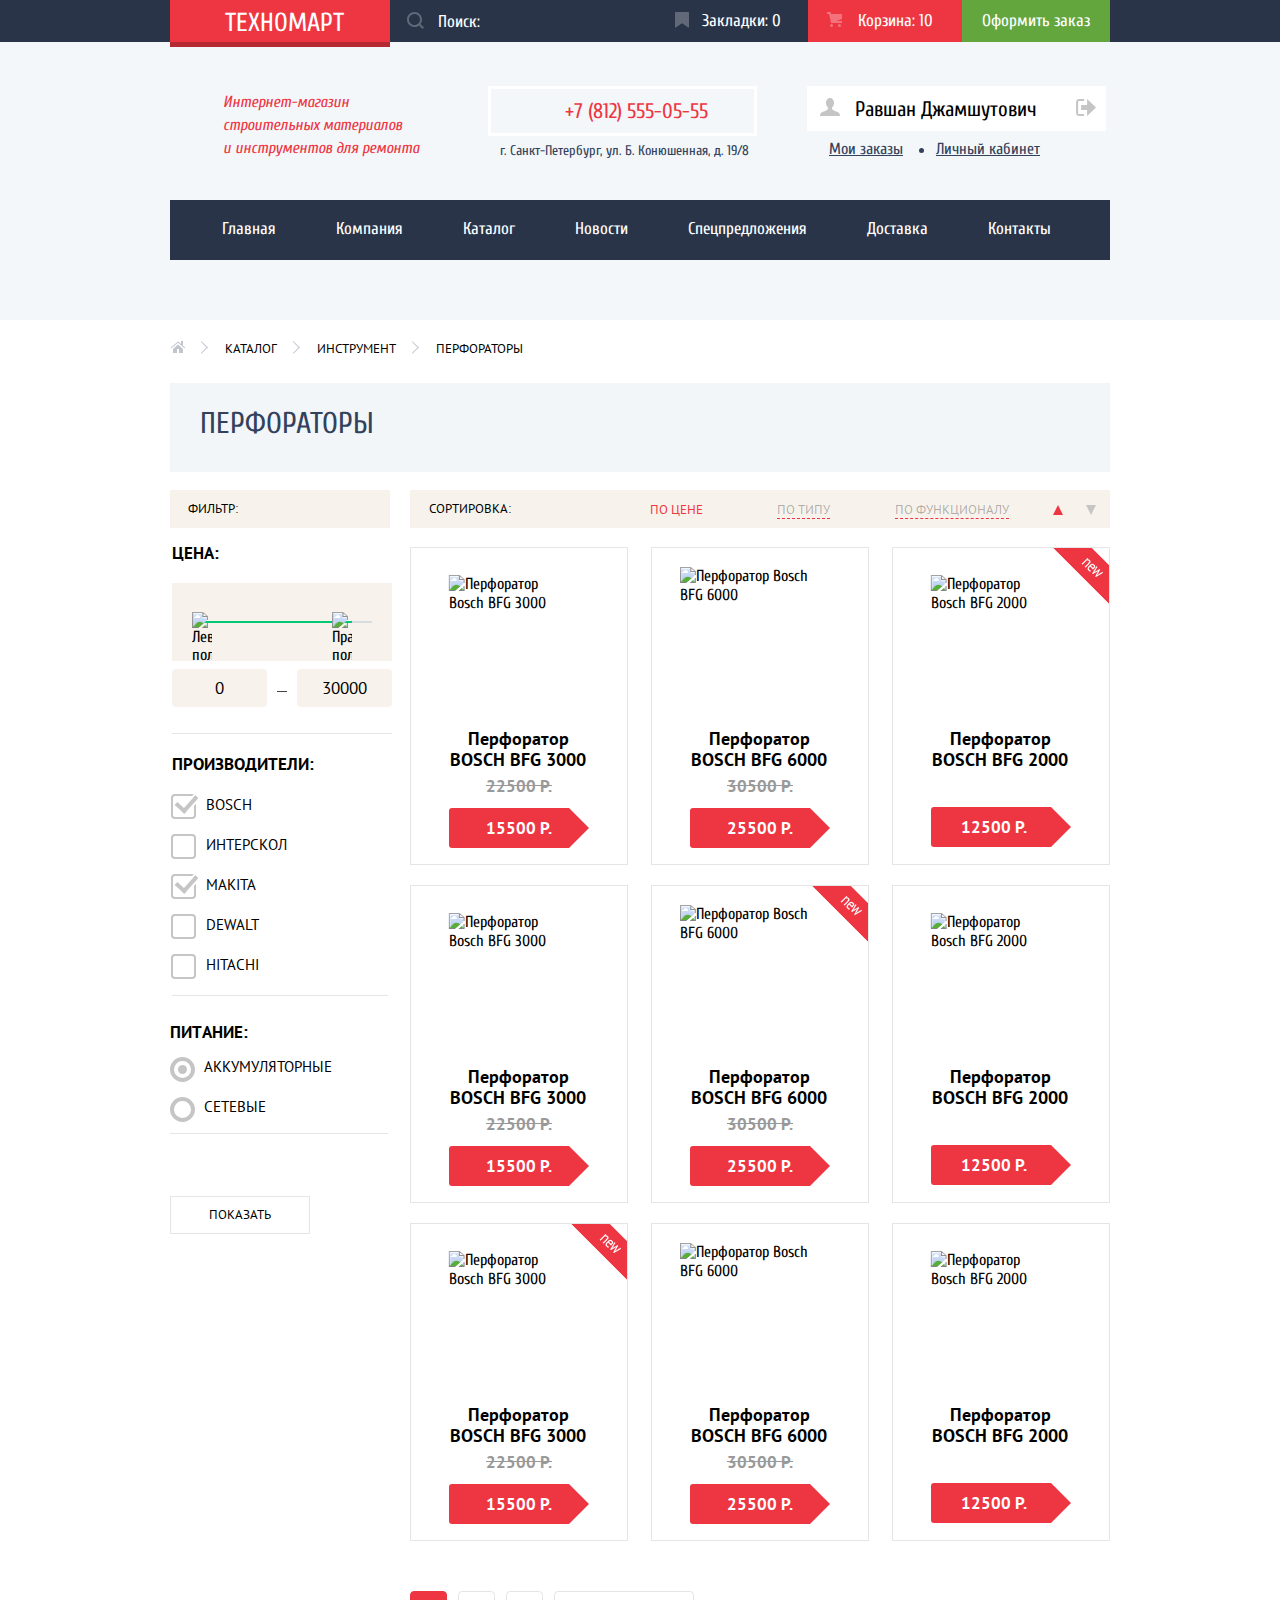
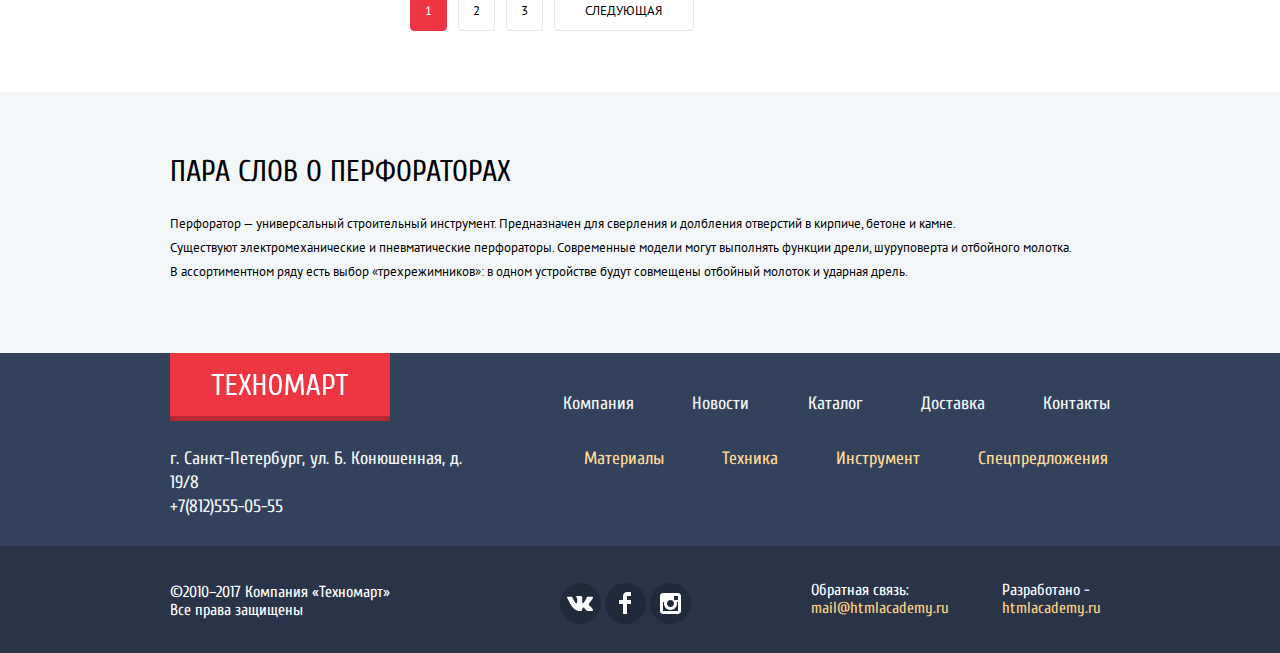
==== commit 10d34af6: "Сдача проекта-2" ====
--- a/catalog.html
+++ b/catalog.html
@@ -7,16 +7,14 @@
     href="https://fonts.googleapis.com/css?family=Cuprum:400,400i,700,700i%7CPT+Sans:400,400i,700,700i&display=swap&subset=cyrillic"
     rel="stylesheet">
   <link rel="stylesheet" href="css/normalize.css">
-  <link rel="stylesheet" href="css/style.css">
+  <link rel="stylesheet" href="css/style.min.css">
 </head>
 <body>
   <header class="main-header">
     <section class="header-top">
       <div class="container">
         <div class="logo">
-          <a href="#" class="main-header-logo">
-            <h1>Техномарт</h1>
-          </a>
+          <a href="index.html"><h1>Техномарт</h1></a>
         </div>
         <form action="#" method="GET" class="search-form">
           <input type="search" placeholder="Поиск:" class="header-search" id="search">
@@ -59,7 +57,6 @@
             <a href="tel:+78125550555" class="header-telephone">+7 (812) 555-05-55</a>
             <address class="header-address">г. Санкт-Петербург, ул. Б. Конюшенная, д. 19/8</address>
           </div>
-          <div>
             <div class="user-name">
               <a href="#" class="user-name-link">
                 <svg x="0px" y="0px" width="20px" height="18px" viewBox=" 	0 0 20 18"
@@ -72,7 +69,7 @@
                 </svg>
                 <span>Равшан Джамшутович</span>
               </a>
-              <a href="#" class="user-exit">
+              <a href="#" class="user-exit" aria-label="Выход из личного кабинета">
                 <svg x="0px" y="0px" width="21px" height="17px" viewBox="0 0 21 17" enable-background="new 0 0 21 17"
                   xml:space="preserve">
                   <g>
@@ -89,7 +86,7 @@
                 <a href="#" class="personal-account">Личный кабинет</a>
               </div>
             </div>
-          </div>
+
         </div>
         <nav class="main-navigation">
           <ul class="site-navigation">
@@ -108,7 +105,6 @@
   <main>
     <div class="container">
       <h2 class="visually-hidden">Каталог товаров</h2>
-      <div>
         <ul class="breadcrumb">
           <li class="breadcrumbs-item"><a href="index.html">
               <span class="visually-hidden">Главная</span>
@@ -130,7 +126,6 @@
           <li class="breadcrumbs-item"><a href="#">Инструмент</a></li>
           <li class="breadcrumbs-item"><a>Перфораторы</a></li>
         </ul>
-      </div>
       <section>
         <div class="perforators">
           <h2 class="perforators-header">Перфораторы</h2>
@@ -169,27 +164,39 @@
               <fieldset class="manufacturers-filter">
                 <legend class="manufacturers-title">Производители:</legend>
                 <ul class="manufacturers-list">
-                  <li class="manufacturers-item"><input class="visually-hidden filter-input-checkbox" type="checkbox"
-                      name="Bosch" id="manufacturers-bosch" checked><label for="manufacturers-bosch">Bosch</label></li>
-                  <li class="manufacturers-item"><input class="visually-hidden filter-input-checkbox" type="checkbox"
-                      name="Interskol" id="manufacturers-interskol"><label
-                      for="manufacturers-interskol">Интерскол</label></li>
-                  <li class="manufacturers-item"><input class="visually-hidden filter-input-checkbox" type="checkbox"
-                      name="Makita" id="manufacturers-makita" checked><label for="manufacturers-makita">Makita</label>
-                  </li>
-                  <li class="manufacturers-item"><input class="visually-hidden filter-input-checkbox" type="checkbox"
-                      name="Dewalt" id="manufacturers-dewalt"><label for="manufacturers-dewalt">Dewalt</label></li>
-                  <li class="manufacturers-item"><input class="visually-hidden filter-input-checkbox" type="checkbox"
-                      name="Hitachi" id="manufacturers-hitachi"><label for="manufacturers-hitachi">Hitachi</label></li>
+                  <li class="manufacturers-item">
+                    <input class="visually-hidden filter-input-checkbox" type="checkbox" name="Bosch" id="manufacturers-bosch" checked>
+                    <label for="manufacturers-bosch">Bosch</label>
+                  </li>
+                  <li class="manufacturers-item">
+                    <input class="visually-hidden filter-input-checkbox" type="checkbox" name="Interskol" id="manufacturers-interskol">
+                    <label for="manufacturers-interskol">Интерскол</label>
+                  </li>
+                  <li class="manufacturers-item">
+                    <input class="visually-hidden filter-input-checkbox" type="checkbox" name="Makita" id="manufacturers-makita" checked>
+                    <label for="manufacturers-makita">Makita</label>
+                  </li>
+                  <li class="manufacturers-item">
+                    <input class="visually-hidden filter-input-checkbox" type="checkbox" name="Dewalt" id="manufacturers-dewalt">
+                    <label for="manufacturers-dewalt">Dewalt</label>
+                  </li>
+                  <li class="manufacturers-item">
+                    <input class="visually-hidden filter-input-checkbox" type="checkbox" name="Hitachi" id="manufacturers-hitachi">
+                    <label for="manufacturers-hitachi">Hitachi</label>
+                  </li>
                 </ul>
               </fieldset>
               <fieldset class="power">
                 <legend class="power-title">Питание:</legend>
                 <ul class="power-list">
-                  <li class="power-item"><input class="visually-hidden filter-input-radio" type="radio" name="power"
-                      value="battery" id="power-battery" checked><label for="power-battery">Аккумуляторные</label></li>
-                  <li class="power-item"><input class="visually-hidden filter-input-radio" type="radio" name="power"
-                      value="mains" id="power-mains"><label for="power-mains">Сетевые</label></li>
+                  <li class="power-item">
+                    <input class="visually-hidden filter-input-radio" type="radio" name="power" value="battery" id="power-battery" checked>
+                    <label for="power-battery">Аккумуляторные</label>
+                  </li>
+                  <li class="power-item">
+                    <input class="visually-hidden filter-input-radio" type="radio" name="power" value="mains" id="power-mains">
+                    <label for="power-mains">Сетевые</label>
+                  </li>
                 </ul>
               </fieldset>
               <button type="submit" class="btn-filter">Показать</button>
@@ -222,7 +229,8 @@
                     </svg>Купить</a>
                   <a href="#" class="bookmark">В закладки</a>
                 </div>
-                <div class="image"><img src="img/bfg-3000.jpg" width="127" height="112" alt="Перфоратор Bosch BFG 3000">
+                <div class="image">
+                  <img src="img/bfg-3000.jpg" width="127" height="112" alt="Перфоратор Bosch BFG 3000">
                 </div>
                 <h3><a href="#" class="item-header">Перфоратор BOSCH BFG 3000</a></h3>
                 <div class="price-wrapper">
@@ -243,7 +251,8 @@
                     </svg>Купить</a>
                   <a href="#" class="bookmark">В закладки</a>
                 </div>
-                <div class="image"><img src="img/bfg-6000.jpg" width="144" height="128" alt="Перфоратор Bosch BFG 6000">
+                <div class="image">
+                  <img src="img/bfg-6000.jpg" width="144" height="128" alt="Перфоратор Bosch BFG 6000">
                 </div>
                 <h3><a href="#" class="item-header">Перфоратор BOSCH BFG 6000</a></h3>
                 <div class="price-wrapper">
@@ -264,7 +273,8 @@
                     </svg>Купить</a>
                   <a href="#" class="bookmark">В закладки</a>
                 </div>
-                <div class="image"><img src="img/bfg-2000.jpg" width="127" height="112" alt="Перфоратор Bosch BFG 2000">
+                <div class="image">
+                  <img src="img/bfg-2000.jpg" width="127" height="112" alt="Перфоратор Bosch BFG 2000">
                 </div>
                 <h3 class="item-header-margin"><a href="#" class="item-header">Перфоратор BOSCH BFG 2000</a></h3>
                 <div class="price price-last">12500 Р.</div>
@@ -282,7 +292,8 @@
                     </svg>Купить</a>
                   <a href="#" class="bookmark">В закладки</a>
                 </div>
-                <div class="image"><img src="img/bfg-3000.jpg" width="127" height="112" alt="Перфоратор Bosch BFG 3000">
+                <div class="image">
+                  <img src="img/bfg-3000.jpg" width="127" height="112" alt="Перфоратор Bosch BFG 3000">
                 </div>
                 <h3><a href="#" class="item-header">Перфоратор BOSCH BFG 3000</a></h3>
                 <div class="price-wrapper">
@@ -303,7 +314,8 @@
                     </svg>Купить</a>
                   <a href="#" class="bookmark">В закладки</a>
                 </div>
-                <div class="image"><img src="img/bfg-6000.jpg" width="144" height="128" alt="Перфоратор Bosch BFG 6000">
+                <div class="image">
+                  <img src="img/bfg-6000.jpg" width="144" height="128" alt="Перфоратор Bosch BFG 6000">
                 </div>
                 <h3><a href="#" class="item-header">Перфоратор BOSCH BFG 6000</a></h3>
                 <div class="price-wrapper">
@@ -324,7 +336,8 @@
                     </svg>Купить</a>
                   <a href="#" class="bookmark">В закладки</a>
                 </div>
-                <div class="image"><img src="img/bfg-2000.jpg" width="127" height="112" alt="Перфоратор Bosch BFG 2000">
+                <div class="image">
+                  <img src="img/bfg-2000.jpg" width="127" height="112" alt="Перфоратор Bosch BFG 2000">
                 </div>
                 <h3 class="item-header-margin"><a href="#" class="item-header">Перфоратор BOSCH BFG 2000</a></h3>
                 <div class="price price-last">12500 Р.</div>
@@ -342,7 +355,8 @@
                     </svg>Купить</a>
                   <a href="#" class="bookmark">В закладки</a>
                 </div>
-                <div class="image"><img src="img/bfg-3000.jpg" width="127" height="112" alt="Перфоратор Bosch BFG 3000">
+                <div class="image">
+                  <img src="img/bfg-3000.jpg" width="127" height="112" alt="Перфоратор Bosch BFG 3000">
                 </div>
                 <h3><a href="#" class="item-header">Перфоратор BOSCH BFG 3000</a></h3>
                 <div class="price-wrapper">
@@ -363,7 +377,8 @@
                     </svg>Купить</a>
                   <a href="#" class="bookmark">В закладки</a>
                 </div>
-                <div class="image"><img src="img/bfg-6000.jpg" width="144" height="128" alt="Перфоратор Bosch BFG 6000">
+                <div class="image">
+                  <img src="img/bfg-6000.jpg" width="144" height="128" alt="Перфоратор Bosch BFG 6000">
                 </div>
                 <h3><a href="#" class="item-header">Перфоратор BOSCH BFG 6000</a></h3>
                 <div class="price-wrapper">
@@ -384,7 +399,8 @@
                     </svg>Купить</a>
                   <a href="#" class="bookmark">В закладки</a>
                 </div>
-                <div class="image"><img src="img/bfg-2000.jpg" width="127" height="112" alt="Перфоратор Bosch BFG 2000">
+                <div class="image">
+                  <img src="img/bfg-2000.jpg" width="127" height="112" alt="Перфоратор Bosch BFG 2000">
                 </div>
                 <h3 class="item-header-margin"><a href="#" class="item-header">Перфоратор BOSCH BFG 2000</a></h3>
                 <div class="price price-last">12500 Р.</div>
@@ -404,10 +420,10 @@
               </div>
             </div>
             <ul class="pagination-list">
-              <li class="pagination-item-current"><a>1</a></li>
-              <li class="pagination-item"><a href="#">2</a></li>
-              <li class="pagination-item"><a href="#">3</a></li>
-              <li class="pagination-item"><a href="#">Следующая</a></li>
+              <li class="pagination-item-current"><a aria-label="Первая страница">1</a></li>
+              <li class="pagination-item"><a href="#" aria-label="Вторая страница">2</a></li>
+              <li class="pagination-item"><a href="#" aria-label="Третья страница">3</a></li>
+              <li class="pagination-item"><a href="#" aria-label="Следующая страница">Следующая</a></li>
             </ul>
           </div>
 
@@ -521,6 +537,6 @@
       </div>
     </div>
   </footer>
-  <script src="js/script-catalog.js"></script>
+  <script src="js/script-catalog.min.js"></script>
 </body>
 </html>
--- a/css/style.min.css
+++ b/css/style.min.css
@@ -0,0 +1 @@
+@-webkit-keyframes bounce{0%{-webkit-transform:translateY(-500px);transform:translateY(-500px)}to{-webkit-transform:translateY(50px);transform:translateY(50px)}}@keyframes bounce{0%{-webkit-transform:translateY(-500px);transform:translateY(-500px)}to{-webkit-transform:translateY(50px);transform:translateY(50px)}}@-webkit-keyframes shake{0%,to{-webkit-transform:translateX(0);transform:translateX(0)}10%,30%,50%,70%,90%{-webkit-transform:translateX(-10px);transform:translateX(-10px)}20%,40%,60%,80%{-webkit-transform:translateX(10px);transform:translateX(10px)}}@keyframes shake{0%,to{-webkit-transform:translateX(0);transform:translateX(0)}10%,30%,50%,70%,90%{-webkit-transform:translateX(-10px);transform:translateX(-10px)}20%,40%,60%,80%{-webkit-transform:translateX(10px);transform:translateX(10px)}}body{font-family:"Cuprum","Arial",sans-serif;margin:0 auto;-webkit-box-sizing:border-box;box-sizing:border-box}img{max-width:100%;height:auto}a{text-decoration:none}.visually-hidden:not(:focus):not(:active),input[type=checkbox].visually-hidden,input[type=radio].visually-hidden{position:absolute;width:1px;height:1px;margin:-1px;border:0;padding:0;white-space:nowrap;-webkit-clip-path:inset(100%);clip-path:inset(100%);clip:rect(0 0 0 0);overflow:hidden}.main-header{background-color:#f4f7f9;min-height:320px}.header-top{background-color:#293449;height:42px}.header-middle,.header-top .container{display:-webkit-box;display:-ms-flexbox;display:flex}.header-top .container{font-size:17px;line-height:18px;font-weight:400;color:#fff}.header-middle{width:940px;margin:0 auto}.store-description{font-size:16px;line-height:23px;font-weight:400;color:#ee3643;width:197px;font-style:italic;padding-top:49px;padding-bottom:40px;padding-left:53px;margin:0}.header-contacts{position:relative;padding-top:59px;padding-left:68px;padding-right:50px}.header-contacts-padding{padding-right:0}.header-contacts a{font-size:21px;font-weight:400;line-height:21px;color:#ee3643}.buy-content{display:-webkit-box;display:-ms-flexbox;display:flex;height:42px;width:450px;-webkit-box-sizing:border-box;box-sizing:border-box;position:relative}.bookmarks{width:150px}.basket,.bookmarks,.buy-order{text-align:center;display:block;padding:12px 0}.buy-order{width:150px}.buy-content a,.site-navigation a{font-size:17px;font-weight:400;line-height:18px;color:#fff}.header-address{font-size:14px;line-height:24px;font-weight:400;color:#32425c;font-style:normal;padding-top:17px;padding-left:12px}.user-navigation{list-style:none;display:-webkit-box;display:-ms-flexbox;display:flex;color:#000;margin:0}.user-entrance,.user-registration{font-size:21px;line-height:21px;font-weight:400;color:#000}.user-registration{margin-left:8px}.category,.site-navigation{display:-webkit-box;display:-ms-flexbox;display:flex;list-style:none}.site-navigation{color:#fff;background-color:#293449;min-height:60px;padding-left:22px;padding-right:25px;margin:0;-ms-flex-wrap:wrap;flex-wrap:wrap}.site-navigation a{line-height:17px}.category{height:123px}.category li{font-size:24px;font-weight:700;line-height:30px;width:300px;min-height:123px;color:#fff}.category-materials{background-color:#ffbf47}.category-tools{background-color:#3bbce3}.category-technics{background-color:#dc91d8}.category-discounts{background-color:#8ed78f}.category-delivery{background-color:#ffc047}.button-category{font-size:14px;font-weight:400;line-height:18px;color:#fff;width:135px;height:38px;background:rgba(0,0,0,.1);display:block;text-align:center;padding-top:10px;-webkit-box-sizing:border-box;box-sizing:border-box;border-radius:3px;margin-left:23px;margin-top:14px;text-transform:uppercase}.button-category:hover{background-color:rgba(0,0,0,.2)}.button-category:active{background-color:rgba(0,0,0,.3)}.popular-manufacturer,.popular-product{background-color:#f9f5f0;min-height:89px}.popular-manufacturer h2,.popular-product h2,.service h2{font-size:30px;font-weight:400;line-height:30px;text-transform:uppercase}.popular-manufacturer h2,.popular-product h2{color:#32425c;margin-right:auto}.popular-manufacturer a,.popular-product a{font-size:14px;font-weight:400;line-height:18px;color:#fff;text-transform:uppercase;background-color:#ee3643;border-radius:5px}.catalog-list{list-style:none;display:-webkit-box;display:-ms-flexbox;display:flex;-webkit-box-pack:justify;-ms-flex-pack:justify;justify-content:space-between;padding:0;margin-top:19px}.catalog-item{width:218px;height:318px;border:1px solid #e5e5e5;-webkit-box-sizing:border-box;box-sizing:border-box;position:relative}.item-header{font-family:"PT Sans","Arial",sans-serif;font-size:18px;font-weight:700;line-height:20px;color:#000}.catalog-item .discount,.catalog-item .price{font-family:"PT Sans","Arial",sans-serif;font-size:17px;font-weight:700;line-height:18px}.manufacturer-list{list-style:none;display:-webkit-box;display:-ms-flexbox;display:flex;-ms-flex-wrap:wrap;flex-wrap:wrap;padding:0;margin-bottom:0;margin-top:20px}.manufacturer-item{width:220px;height:145px;border:1px solid #e5e5e5;position:relative;margin-bottom:20px;-webkit-box-sizing:border-box;box-sizing:border-box}.service h2{color:#000}.service p{font-family:"PT Sans","Arial",sans-serif;width:398px}.advantage-header{font-size:21px;font-weight:700;line-height:30px}.advantage-list,.advantage-section{list-style:none}.about-contacts h2,.about-delivery h2,.advantage-section h2{font-size:36px;font-weight:400;line-height:36px;color:#32425c;text-transform:uppercase}.about-delivery p,.advantage-section p,.service p{font-size:13px;font-weight:400;line-height:24px;color:#000}.service-section{background-color:#f4f7f9;margin-top:65px;min-height:522px}.about-delivery{padding-right:120px}.about-contacts h2,.about-delivery h2{font-size:30px;line-height:30px;color:#000;margin-top:0}.about-delivery p{font-family:"PT Sans","Arial",sans-serif;margin-bottom:0}.about-delivery-block{padding-bottom:24px}.delivery-company{font-size:18px;font-weight:400;line-height:20px;list-style:none;padding:0;margin:0}.btn-about-company{width:220px}.btn-about-company,.feedback{font-size:14px;font-weight:400;line-height:18px;color:#fff;text-transform:uppercase;text-align:center;display:block;padding:10px 0;background-color:#ee3643;border-radius:5px}.btn-about-company{margin-top:37px}.about-contacts-text{font-size:13px;font-weight:400;line-height:24px;color:#000;width:179px;margin-bottom:0;padding-bottom:30px}.feedback{width:300px;margin-top:37px;padding-left:3px}.footer-head{background-color:#32425c;min-height:193px}.footer-address,.footer-telephone{font-size:18px;font-weight:400;line-height:24px;font-style:normal;color:#f3f7f9;width:323px}.footer-address{padding-top:22px}.footer-catalog,.footer-nav{list-style:none;display:-webkit-box;display:-ms-flexbox;display:flex}.footer-catalog-item a,.footer-nav-item a{list-style:none;font-size:18px;font-weight:400;line-height:24px;color:#f1f5f7}.footer-catalog-item a{color:#ffda96}.footer-bottom{background-color:#293449;min-height:107px}.copyright{font-size:16px;font-weight:400;line-height:18px;color:#fff;margin-right:140px;padding-top:37px}.copyright p{margin:0}.social-list{list-style:none;margin-top:40px}.footer-developer,.footer-mail{font-size:16px;font-weight:400;line-height:18px}.footer-developer p,.footer-mail p{color:#fff;margin:0}.footer-developer a,.footer-mail a{color:#ffd180}.breadcrumb{list-style:none;padding:0;display:-webkit-box;display:-ms-flexbox;display:flex;margin-top:20px}.breadcrumb-item{font-family:"PT Sans","Arial",sans-serif;font-size:13px;font-weight:400;line-height:18px;color:#000;text-transform:uppercase}.perforators{min-height:89px;background-color:#f2f6f8}.about-perforators h2,.perforators h2{font-size:30px;font-weight:400;line-height:30px;color:#32425c;text-transform:uppercase}.manufacturers-list{list-style:none}.manufacturers-item label,.manufacturers-title,.power-item label,.power-title{font-family:"PT Sans","Arial",sans-serif;font-size:15px;font-weight:400;color:#000}.manufacturers-title,.power-title{font-size:17px;font-weight:700;line-height:30px;text-transform:uppercase}.power-title{letter-spacing:.17px}.power-list{list-style:none;margin-top:10px}.btn-filter{font-family:"PT Sans","Arial",sans-serif;font-size:13px;font-weight:400;line-height:18px;text-transform:uppercase;width:140px;height:38px;background-color:#fff;border:1px solid #e5e5e5;margin-top:62px;cursor:pointer}.catalog-wrap{-ms-flex-wrap:wrap;flex-wrap:wrap}.about-perforators{min-height:261px;background-color:#f4f7f9;padding-top:40px;-webkit-box-sizing:border-box;box-sizing:border-box}.about-perforators h2{color:#000}.about-perforators p,.pagination-item,.pagination-item-current{font-family:"PT Sans","Arial",sans-serif;font-size:13px;font-weight:400}.about-perforators p{line-height:24px;color:#000;width:911px}.pagination-list{list-style:none;display:-webkit-box;display:-ms-flexbox;display:flex;padding:0;margin-top:30px}.pagination-item,.pagination-item-current{line-height:18px;text-transform:uppercase}.breadcrumb-item a,.pagination-item a{color:#000}.pagination-item a,.pagination-item-current a{display:block;border-radius:4px;padding:10px 14px}.pagination-item a{border:1px solid #e5e5e5}.pagination-item-current,.pagination-list .pagination-item:not(:last-child){margin-right:11px}.pagination-item-current{background-color:#ee3643;border:1px solid #ee3643;border-radius:4px}.pagination-item-current a{color:#fef5f6}.sort{width:700px;min-height:38px;background-color:#f7f3ec;display:-webkit-box;display:-ms-flexbox;display:flex;margin-top:18px}.sort a,.sort-header{font-family:"PT Sans","Arial",sans-serif;font-size:13px;font-weight:400;line-height:18px;text-transform:uppercase}.sort-price{color:#ee3643}.sort-functional,.sort-type{color:rgba(0,0,0,.3)}.container{margin:0 auto;padding:0 10px;width:940px}input.header-search:-ms-input-placeholder{color:#fff}input.header-search::-webkit-input-placeholder{color:#fff}input.header-search::-moz-placeholder{color:#fff}input.header-search::-ms-input-placeholder{color:#fff}input.header-search::placeholder{color:#fff}.header-search{background-color:#293449;width:245px;border:0;height:42px;color:#fff}.buy-order{background-color:#63a63e}.popular-product{display:-webkit-box;display:-ms-flexbox;display:flex;margin-top:33px}.popular-product-link{width:253px;height:38px;-webkit-box-sizing:border-box;box-sizing:border-box;padding-top:12px;padding-left:52px;padding-right:52px;margin-top:30px;margin-right:24px}.popular-product-header{margin-left:30px;margin-top:35px}.about-company-wrapper{display:-webkit-box;display:-ms-flexbox;display:flex;padding-top:74px;padding-bottom:86px}.footer-head-wrapper{-webkit-box-pack:justify;-ms-flex-pack:justify;justify-content:space-between}.creator-contacts,.footer-bottom-wrapper,.footer-head-wrapper{display:-webkit-box;display:-ms-flexbox;display:flex}.creator-contacts{padding-left:30px;padding-top:35px}.category-delivery,.category-discounts,.category-materials,.category-technics,.category-tools{position:relative}.category-materials:first-child::before{content:"";position:absolute;left:212px;top:31px;background-image:url(../img/icon-1.svg);width:44px;height:65px}.category-tools:nth-child(2)::before{content:"";position:absolute;left:196px;top:32px;background-image:url(../img/icon-2.svg);width:75px;height:61px}.category-technics:last-child::before{content:"";position:absolute;left:190px;top:30px;background-image:url(../img/icon-3.svg);width:78px;height:62px}.category-type{-webkit-box-pack:justify;-ms-flex-pack:justify;justify-content:space-between;margin-bottom:0}.category{padding:0}.category-header{padding-left:22px;margin-top:20px;margin-bottom:0}.category-discounts:first-child::before{content:"";width:59px;height:72px;position:absolute;top:26px;right:45px;background-image:url(../img/icon-4.svg);background-repeat:no-repeat}.category-delivery:last-child::before{content:"";width:80px;height:64px;position:absolute;top:33px;right:29px;background-image:url(../img/icon-5.svg);background-repeat:no-repeat}.popular-manufacturer{display:-webkit-box;display:-ms-flexbox;display:flex;margin-top:21px}.popular-manufacturer-link{width:253px;height:38px;-webkit-box-sizing:border-box;box-sizing:border-box;padding-top:12px;padding-left:69px;padding-right:52px;margin-top:25px;margin-right:24px}.popular-manufacturer-header{margin-left:30px;margin-top:30px}.social-block{margin-right:119px;width:132px}.footer-mail{margin-right:53px}.slider .wrapper{width:620px;position:relative}.slider{margin-right:auto;display:-webkit-box;display:-ms-flexbox;display:flex}.slider input[type=radio]{display:none}.slider-controls{position:absolute;top:235px;left:294px}.slider-controls label{position:relative;display:inline-block;vertical-align:middle;width:10px;height:10px;margin-right:8px;border-radius:50%;cursor:pointer}.slider-controls label::before{content:"";width:10px;height:10px;background-color:#fff;position:absolute;border-radius:50%}.slider-1:checked~.slider-controls .slider-controls-item-1::after,.slider-2:checked~.slider-controls .slider-controls-item-2::after{content:"";position:absolute;left:2px;top:2px;width:6px;height:6px;background-color:#ee3643;border-radius:50%}.slider-controls-buttons{width:587px;display:-webkit-box;display:-ms-flexbox;display:flex;-webkit-box-pack:justify;-ms-flex-pack:justify;justify-content:space-between;position:absolute;top:140px;left:20px}.slider-controls-buttons label{position:relative;display:inline-block;width:30px;height:30px;cursor:pointer;padding:10px}.slider-controls-buttons label:first-child::before{border-top-style:none;border-right-style:none}.slider-controls-buttons label::before{content:"";width:24px;height:24px;border:3px solid #fff;position:absolute;top:0;-webkit-transform:rotate(45deg);-ms-transform:rotate(45deg);transform:rotate(45deg)}.slider-controls-buttons label:last-child{margin-left:auto}.slider-controls-buttons label:last-child::before{border-left-style:none;border-bottom-style:none}.slider-list{padding:0;margin-top:20px}.slider-1:checked~.slider-list .slider-list-item:first-child,.slider-2:checked~.slider-list .slider-list-item:last-child{display:block}.slider-list-item:first-child{background-image:url(../img/slider-1.jpg);background-repeat:no-repeat;background-color:#000}.slider-list-item{display:none;width:620px;min-height:266px;color:#fff}.slider-list-item .description{background-color:rgba(0,0,0,.2);padding:26px 25px 22px}.slider-list-item h2{font-size:36px;line-height:30px;font-weight:700;margin:0;text-transform:uppercase}.slider-list-item span{display:block;margin:3px 0 0;font-family:"PT Sans","Arial",sans-serif;font-size:18px;line-height:24px}.slider-list-item a{display:block;font-size:14px;line-height:18px;color:#fff;margin-top:102px;margin-left:26px;background-color:#ee3643;width:195px;text-align:center;padding:10px 0;border-radius:5px}.slider-list-item a:hover{background-color:#ca2c37}.slider-list-item a:active{background-color:#ba2732}.slider-list-item:last-child{background-image:url(../img/slider-2.jpg);background-repeat:no-repeat;background-color:#000}.category-other{-webkit-box-orient:vertical;-webkit-box-direction:normal;-ms-flex-direction:column;flex-direction:column;padding-left:20px;margin-top:20px}.breadcrumbs-item:not(:last-child) a::after{content:"";width:8px;height:8px;border:1px solid #c1c6ce;border-top-style:none;border-left-style:none;-webkit-transform:rotate(-45deg);-ms-transform:rotate(-45deg);transform:rotate(-45deg);position:absolute;top:3px;margin-left:12px}.breadcrumbs-item a{position:relative;display:block;font-family:"PT Sans","Arial",sans-serif;font-size:13px;line-height:18px;text-transform:uppercase;color:#000;padding-right:40px}.perforators-header{padding-top:26px;padding-left:30px}.filter-wrapper{display:-webkit-box;display:-ms-flexbox;display:flex}.manufacturers-filter,.power,.range-filter{border:0;border-bottom:1px solid #e5e5e5}.filter-catalog fieldset,.manufacturers-list,.power-list{padding:0}.filter-header,.header-telephone{-webkit-box-sizing:border-box;box-sizing:border-box}.filter-header{font-family:"PT Sans","Arial",sans-serif;font-size:13px;font-weight:400;line-height:18px;color:#000;text-transform:uppercase;width:220px;height:38px;background-color:#f7f3ec;padding-top:10px;padding-left:18px;margin-bottom:0;margin-top:18px}.header-telephone::after{content:"";width:19px;height:19px;background-image:url(../img/icon-phone.svg);position:absolute;left:90px}.header-telephone{width:270px;height:45px;padding:10px 46px 10px 74px;border:3px solid #fff}.filter-catalog{width:220px;margin-right:20px}.results-filter{margin-bottom:45px;width:700px}.site-navigation-item a{padding:20px 30px 23px;display:block}.site-navigation-item a:hover{background-color:#1d2739}.site-navigation-item a:active{color:rgba(255,255,255,.5)}.manufacturer-item img{position:absolute;top:50%;left:50%;-webkit-transform:translate(-50%,-50%);-ms-transform:translate(-50%,-50%);transform:translate(-50%,-50%)}.manufacturer-item:not(:nth-child(4n+4)){margin-right:20px}.manufacturer-item:hover{-webkit-box-shadow:0 10px 25px 0 #29344980;box-shadow:0 10px 25px 0 #29344980}.manufacturer-item .manufacturer-item img:active{-webkit-box-shadow:0 4px 10px 0 #29344980;box-shadow:0 4px 10px 0 #29344980;color:rgba(41,52,73,.5)}.image{margin:0;position:relative;width:220px;height:167px}.image img{position:absolute;top:50%;left:50%;-webkit-transform:translate(-57%,-50%);-ms-transform:translate(-57%,-50%);transform:translate(-57%,-50%)}.catalog-item h3{width:160px;text-align:center;padding-left:27px;margin:0;padding-top:14px;padding-bottom:5px}.catalog-item del{padding-left:78px;padding-right:75px}.catalog-item ins{position:relative;margin-left:78px;padding-top:20px;-webkit-box-sizing:border-box;box-sizing:border-box}.catalog-item .discount{min-height:20px;margin-top:15px;margin-bottom:10px;color:#999;text-decoration:line-through}.catalog-item .price{position:relative;width:80px;margin:11px auto 20px;padding:11px 30px;color:#fff;background:#ee3643;border-radius:3px}.price-wrapper{text-align:center;margin-bottom:10px}.catalog-item .price:after{content:"";position:absolute;top:0;right:-20px;width:0;height:0;border:20px solid #fff;border-left-color:#ee3643}.catalog-item .actions{position:absolute;top:0;left:0;width:216px;height:88px;background-color:#fff;z-index:10;display:none;padding:45px 0 40px}.catalog-item .actions .bookmark,.catalog-item .actions .buy{display:block;width:129px;margin:0 auto 7px;padding:7px 0;background-color:#63a63e;border:3px solid #63a63e;border-bottom-color:#367315;border-radius:3px;color:#fff;font-size:14px;font-weight:400;font-family:"Cuprum","Arial",sans-serif;line-height:18px;text-decoration:none;text-transform:uppercase;text-align:center}.catalog-item .actions .bookmark{color:#32425c;background:#fff;border-bottom-color:#63a63e}.catalog-item:hover .actions{display:block}.item-header-margin{padding-bottom:35px}.catalog-item-margin{margin-bottom:20px}.filter-catalog .range{position:relative;padding:38px 20px;background-color:#f7f3ec}.range .line{width:160px;height:2px;background-color:#00ca74;position:absolute;top:38px}.range .line-left{width:180px;height:2px;background-color:#d7dcde}.footer-nav li>a,.range p{margin:0}.range-left img,.range-right img{position:absolute;top:29px;left:20px;cursor:pointer}.range-right img{left:160px}.filter-catalog .cost{position:relative;margin-top:8px;display:-webkit-box;display:-ms-flexbox;display:flex;-webkit-box-pack:justify;-ms-flex-pack:justify;justify-content:space-between;padding-bottom:10px}.filter-catalog .cost::before{content:"";width:10px;height:1px;position:absolute;top:22px;left:105px;background-color:#444}.cost p{margin-top:0}.cost-min{margin-right:auto}.cost input,.price-filter{font-family:"PT Sans","Arial",sans-serif;font-size:17px}.cost input{line-height:18px;width:75px;border:0;text-align:center;background-color:#f7f3ec;border-radius:4px;padding:10px}.cost-max{margin-left:auto}.price-filter{font-weight:700;line-height:30px;padding-top:10px;padding-bottom:15px}.range-filter{margin-bottom:15px}.manufacturers-filter{margin-bottom:21px}.manufacturers-list{margin-bottom:20px}.services-slider{display:-webkit-box;display:-ms-flexbox;display:flex;-webkit-box-pack:justify;-ms-flex-pack:justify;justify-content:space-between}.services-control{width:240px;position:relative;padding-top:55px}.services-control::before{content:"";position:absolute;top:-35px;left:230px;width:10px;height:272px;background-image:url(../img/line.png)}.input-services-1:checked~.services-control .services-control-item-1,.input-services-2:checked~.services-control .services-control-item-2,.input-services-3:checked~.services-control .services-control-item-3{background-color:#fff;color:#32425c;-webkit-box-shadow:none;box-shadow:none;-webkit-transition-duration:.2s;-o-transition-duration:.2s;transition-duration:.2s}.services-control label{display:block;font-size:21px;font-weight:700;background-color:#32425c;padding:20px 22px 18px;-webkit-box-shadow:inset 0 -1px 0 0 #293449,inset 0 1px 0 0 #405069;box-shadow:inset 0 -1px 0 0 #293449,inset 0 1px 0 0 #405069;cursor:pointer;color:#fff}#services-1:checked~.services-list .services-item:first-child,#services-2:checked~.services-list .services-item:nth-child(2),#services-3:checked~.services-list .services-item:last-child{display:block}.services-item{display:none;width:620px;min-height:285px;margin-left:80px}.services-item .wrapper{display:-webkit-box;display:-ms-flexbox;display:flex;-webkit-box-pack:justify;-ms-flex-pack:justify;justify-content:space-between;margin-top:8px}.services-item h2{font-weight:400;font-size:36px;line-height:24px;color:#32425c;text-transform:uppercase;margin-top:0}.services p{width:400px;margin:29px 0 0;font-family:"PT Sans","Arial",sans-serif;font-size:13px}.services h2,.services p{line-height:24px;font-weight:400;color:#000}.services-item:first-child img{margin-top:19px;margin-right:40px}.services-list{margin:0;padding:55px 0 0}.category-section{margin-top:59px}.service{padding-top:40px}.about-company{-webkit-box-sizing:border-box;box-sizing:border-box;min-height:530px}.about-delivery-block{width:519px;margin:0}.about-delivery-text{width:386px;margin:0}.search-form{position:relative;height:42px}.search-form input{width:270px;height:43px;padding:0 10px 0 48px;color:#f0f1f2;background-color:transparent;border:0}.search-form label{position:absolute;top:12px;left:17px}.header-search:focus{background-color:#fff;color:#111}.header-search:hover{background-color:#212a3a;color:#111}.actions a:hover circle,.actions a:hover polygon,.buy-content a:hover+svg,.buy-content a:hover+svg path,.search-form:hover path{fill:#fff}.header-search:focus+label path{fill:#f0525d}.basket:hover,.bookmarks:hover,.search-form:hover{background-color:#212a3a}.basket-icon,.bookmarks-icon{position:absolute;left:15px;top:12px}.basket-icon{fill:#616978;left:167px}.buy-order:hover{background-color:#5fbb2d}.buy-order:active{background-color:#518534;color:rgba(255,255,255,.5)}.user-navigation{margin-top:60px;margin-left:68px;padding-left:0}.user-navigation-item:first-child{position:relative}.user-navigation-item a:first-child{background-color:#fff;padding:10px 27px 10px 14px;margin-right:10px}.user-entrance-icon{padding-right:12px}.user-navigation-item:last-child a{background-color:#fff;padding:10px 23px 10px 14px;margin-right:0}.user-navigation-item a:hover{color:#ee3643}.user-entrance:hover path,.user-entrance:hover polygon{fill:#32425c}.user-navigation-item a:active{color:rgba(0,0,0,.3)}.user-entrance:active path,.user-entrance:active polygon{fill:rgba(0,0,0,.3)}.actions{position:relative}.actions svg{position:absolute;left:53px;top:55px}.actions .buy:hover{background-color:#5fbb2d;border:3px solid #5fbb2d;border-bottom-color:#367315}.actions .buy:active{background-color:#518534;border:3px solid #518534}.catalog-item:hover{-webkit-box-shadow:0 10px 35px 0 #bec2c6;box-shadow:0 10px 35px 0 #bec2c6}.actions .bookmark:hover{border:3px solid #32425c}.actions .bookmark:active{border:3px solid #32425c;opacity:.3}.manufacturer-item:active{opacity:.3}.pagination-item a:hover{border:1px solid #bdc6ca}.pagination-item a:active{border:1px solid #ee3643}.footer-catalog-item a:hover,.footer-developer a:hover,.footer-mail a:hover,.footer-nav-item a:hover{text-decoration:underline}.footer-nav-item a:active{text-decoration:none;color:rgba(241,245,247,.5)}.footer-catalog-item a:active{text-decoration:none;color:rgba(255,209,128,.5)}.footer-developer a:active,.footer-mail a:active{text-decoration:none;color:#ee3643}.services-control label:hover{background-color:#293449}.footer-catalog,.footer-nav{-webkit-box-pack:justify;-ms-flex-pack:justify;justify-content:space-between}.footer-nav{width:547px;margin:0;padding-top:39px}.footer-catalog{width:524px;padding-top:15px;margin-right:0;margin-left:21px}.manufacturers-item:not(:last-child) label,.power-item:not(:last-child) label{display:block;margin-bottom:20px}.power{margin-left:0}.manufacturers-item label,.power-item label{position:relative;line-height:20px;padding-left:34px;text-transform:uppercase;cursor:pointer}.manufacturers-item label::before{content:"";width:21px;height:21px;border:2px solid #c5c5c5;border-radius:4px;position:absolute;top:-1px;left:-1px}.filter-input-checkbox:checked+label::after{content:"";width:17px;height:9px;border:4px solid #c5c5c5;border-top-style:none;border-right-style:none;position:absolute;top:0;left:4px;-webkit-transform:rotate(-48deg);-ms-transform:rotate(-48deg);transform:rotate(-48deg);-webkit-box-shadow:inset 0 -2px 0 0 #fff,0 2px 0 0 #fff;box-shadow:inset 0 -2px 0 0 #fff,0 2px 0 0 #fff}.power-list label::before{content:"";width:17px;height:17px;border:4px solid #c5c5c5;border-radius:50%;position:absolute;top:0;left:0}.filter-input-radio:checked+label::after{content:"";width:9px;height:9px;background-color:#c5c5c5;border-radius:50%;position:absolute;top:8px;left:8px}.user-name{font-size:21px;font-weight:400;line-height:21px;color:#000;width:299px;height:45px;-webkit-box-sizing:border-box;box-sizing:border-box;background-color:#fff;margin-top:44px;padding-left:13px;padding-top:12px}.user-name a{color:#000}.user-name a:active{color:rgba(0,0,0,.3)}.user-name-link{padding-right:13px;cursor:pointer}.user-exit{cursor:pointer}.user-exit:hover path,.user-exit:hover polygon,.user-name-link:hover path{fill:#32425c}.personal-orders a{font-size:16px;font-weight:400;line-height:18px;color:#32425c;text-decoration:underline}.personal-orders a:hover{color:#ee3643}.personal-orders a:active{color:rgba(50,66,92,.3)}.user-exit:active path,.user-exit:active polygon,.user-name-link:active path{fill:#c5c5c5}.personal-orders{padding-top:17px;padding-left:9px}.personal-orders a:first-child{margin-right:28px;position:relative}.personal-orders a:first-child::before{content:"";width:5px;height:5px;position:absolute;top:8px;left:90px;background-color:#32425c;border-radius:50%}.sort-header{padding-right:139px;padding-left:19px;margin:0}.sort-header,.sort-section{padding-top:10px}.sort-price{margin-right:70px}.sort-type{margin-right:61px}.sort-functional,.sort-type{border-bottom:1px dashed #ee3643}.sort-functional:hover,.sort-price:hover,.sort-type:hover{color:#000;border-bottom:1px solid #ee3643}.sort-functional:active,.sort-price:active,.sort-type:active{color:#ee3643;border-bottom:none}.sort-buttons{width:43px;display:-webkit-box;display:-ms-flexbox;display:flex;-webkit-box-pack:justify;-ms-flex-pack:justify;justify-content:space-between;padding-top:15px;margin-left:44px}.sort-buttons .button-down,.sort-buttons .button-up{width:0;height:0;padding:0;border-style:solid;border-width:0 5.5px 10px;border-color:transparent transparent #c5c5c5}.sort-buttons .button-down{-webkit-transform:rotate(180deg);-ms-transform:rotate(180deg);transform:rotate(180deg)}.sort-buttons .button-down:hover,.sort-buttons .button-up:hover{border-color:transparent transparent #231f20}.sort-buttons .active,.sort-buttons .button-down:active,.sort-buttons .button-up:active{border-color:transparent transparent #ee3643}.logo a,.logo h1{color:#fff;font-weight:400}.logo a{display:inline-block;width:165px;padding:8px 0 4px 55px;font-size:24px;line-height:24px;font-style:normal;font-family:"Cuprum","Arial",sans-serif;text-transform:uppercase;text-decoration:none;text-align:left;background-color:#ee3643;-webkit-box-shadow:0 5px 0 0 #b52933;box-shadow:0 5px 0 0 #b52933}.logo h1{margin:0;padding:0;font-size:26px;line-height:30px}.logo a:hover{background-color:#ca2c37}.logo a:active{background-color:#ba2732}.social-list{min-width:170px}.social-button,.social-list{-webkit-box-pack:center;-ms-flex-pack:center;justify-content:center;display:-webkit-box;display:-ms-flexbox;display:flex}.social-item:not(:last-child) .social-button{margin-right:4px}.social-button{-webkit-box-align:center;-ms-flex-align:center;align-items:center;width:41px;height:41px;background-color:#212a3a;border-radius:50%;margin-top:-3px}.social-list{padding:0 0 0 10px}.social-button:active,.social-button:hover{background-color:#ee3643}.blocker,.modal-info{display:none;position:fixed}.modal-info{width:620px;top:10px;left:50%;margin-left:-310px;background-color:#fff;border-top:7px solid #ee3643;-webkit-box-shadow:0 15px 32px 0 #ccc;box-shadow:0 15px 32px 0 #ccc;z-index:10}.modal-info .wrapper{position:relative}.modal-info .heading-info{display:-webkit-box;display:-ms-flexbox;display:flex;padding:45px 80px 49px}.modal-info .icon{position:relative;margin:0 30px 0 0;width:67px;height:67px;background-color:#63a63e;border-radius:50%}.modal-info .icon::before{content:"";position:absolute;top:18px;left:14px;width:32px;height:15px;border:8px solid #fff;border-top-style:none;border-right-style:none;-webkit-transform:rotate(-45deg);-ms-transform:rotate(-45deg);transform:rotate(-45deg)}.login-form label,.modal-info h2{line-height:18px;color:#000;font-weight:400}.modal-info h2{font-size:30px;letter-spacing:-1.4px;margin:0;-ms-flex-item-align:center;-ms-grid-row-align:center;align-self:center}.modal-info .modal-buttons{display:-webkit-box;display:-ms-flexbox;display:flex;-webkit-box-pack:justify;-ms-flex-pack:justify;justify-content:space-between;padding:38px 80px;background-color:#f1f1f1}.modal-buttons .continue,.modal-buttons a{display:block;width:220px;padding:10px 0;text-align:center;font-family:"Cuprum","Arial",sans-serif;font-size:14px;line-height:18px;border-radius:4px}.modal-buttons a{color:#fff;background-color:#ee3643}.modal-buttons .continue{border:0;background:0 0;cursor:pointer;background-color:#fff;outline:0}.modal-buttons .modal-close{border:0;background:0 0;cursor:pointer;position:absolute;top:5px;right:5px;width:30px;height:30px}.modal-buttons .modal-close::before{-webkit-transform:rotate(45deg);-ms-transform:rotate(45deg);transform:rotate(45deg)}.modal-buttons .modal-close::after{-webkit-transform:rotate(-45deg);-ms-transform:rotate(-45deg);transform:rotate(-45deg)}.modal-buttons .modal-close::after,.modal-buttons .modal-close::before{content:"";width:25px;height:4px;position:absolute;left:2px;top:12px;background-color:#ee3643}.blocker{top:0;width:100%;height:100%;z-index:2}.blocker .map-popup{position:fixed;bottom:190px;left:50%;margin-left:-470px;width:940px;height:447px;z-index:3;background-image:url(../img/map-popup.jpg);background-repeat:no-repeat;background-position:-15px -13px;-webkit-box-shadow:0 0 25px 5px #b8b8b8;box-shadow:0 0 25px 5px #b8b8b8;-webkit-animation:bounce .6s;animation:bounce .6s}.map-popup .popup-close{position:absolute;right:5px;top:5px;width:30px;height:30px}.map-popup .popup-close::before{-webkit-transform:rotate(45deg);-ms-transform:rotate(45deg);transform:rotate(45deg)}.companies-list .companies-item::before{content:"";width:25px;height:2px;background-color:#ee3643;position:absolute;top:10px;left:0}.map-popup .popup-close::after{-webkit-transform:rotate(-45deg);-ms-transform:rotate(-45deg);transform:rotate(-45deg)}.about-contacts .map{padding:0;margin-top:32px;cursor:pointer;border:0}.popup-close{background:0 0;border:0;cursor:pointer}.map-popup .popup-close::after,.map-popup .popup-close::before{content:"";width:25px;height:4px;position:absolute;left:2px;top:12px;background-color:#ee3643}.modal{display:none;position:fixed;bottom:150px;left:50%;margin-left:-310px;width:620px;border-top:7px solid #ee3643;background-color:#fff;-webkit-box-shadow:0 0 25px 5px #b8b8b8;box-shadow:0 0 25px 5px #b8b8b8;z-index:2;-webkit-box-sizing:border-box;box-sizing:border-box;padding-top:46px;-webkit-animation:bounce .6s;animation:bounce .6s}.modal-show,.popup-show{display:block}.login-form .wrapper{position:relative;display:-webkit-box;display:-ms-flexbox;display:flex;-webkit-box-pack:justify;-ms-flex-pack:justify;justify-content:space-between;-ms-flex-wrap:wrap;flex-wrap:wrap;padding:0 80px}.login-form p{margin:0}.login-form label{display:block;font-size:18px;margin-bottom:10px}.login-form input,.login-form textarea{font-family:"PT Sans","Arial",sans-serif;font-size:13px;line-height:18px}.login-form input{width:186px;border:2px solid #d7dcde;border-radius:3px;padding:7px 15px;outline:0}.login-form input:hover,.login-form textarea:hover{border:2px solid #b5b5b5}.login-form input:focus,.login-form textarea:focus{border:2px solid #ee3643}.login-form textarea{width:428px;height:87px;padding:8px 14px 14px;border:2px solid #d7dcde;border-radius:3px;outline:0}.login-form .buttons{border:0;background:0 0;cursor:pointer;min-height:38px;margin-top:35px;padding:36px 80px 37px;background-color:#f4f4f4}.login-form .inscription{margin-top:22px}.login-form button[type=submit]{width:100%;padding:10px 0;background-color:#ee3643;font-family:"Cuprum","Arial",sans-serif;font-size:14px;line-height:18px;color:#fff;border-radius:4px}.login-form .button-close{border:0;background:0 0;cursor:pointer;position:absolute;right:4px;top:5px;width:30px;height:30px}.login-form .button-close::before{-webkit-transform:rotate(45deg);-ms-transform:rotate(45deg);transform:rotate(45deg)}.login-form .button-close::after,.login-form .button-close::before{content:"";width:25px;height:4px;position:absolute;left:2px;top:12px;background-color:#ee3643}.login-form .button-close::after{-webkit-transform:rotate(-45deg);-ms-transform:rotate(-45deg);transform:rotate(-45deg)}.modal-send,.send-request{text-transform:uppercase;cursor:pointer;border:0}.send-request{font-size:14px;line-height:18px;color:#fff;background-color:#ff5357;width:195px;padding:10px 0;margin-top:28px;border-radius:5px}.description .credit,.description .delivery,.description .delivery-slogan,.description .guarantee{font-family:"PT Sans","Arial",sans-serif;font-size:13px;font-weight:400;line-height:24px}.description .delivery{width:275px;margin-bottom:0}.description .delivery-slogan{width:200px;margin-top:0}.credit-item,.delivery-item,.guarantee-item{background-image:url(../img/delivery.png);background-size:468px 261px;background-repeat:no-repeat;background-position:right 17px}.credit-item,.guarantee-item{background-image:url(../img/guarantee.png)}.credit-item{background-image:url(../img/credit.png)}.description .guarantee{width:370px}.description .credit{width:285px}.bookmarks{padding-left:15px;-webkit-box-sizing:border-box;box-sizing:border-box}.basket{padding-left:20px;width:135px}.category-delivery{margin-top:20px}.price-wrapper .discount{margin-top:0;word-break:break-word}.catalog-item .price-last{margin-top:30px}.delivery-company .delivery-company-item{margin-bottom:20px;position:relative;font-size:18px;line-height:20px;color:#000;padding-left:35px}.delivery-company .delivery-company-item::before{content:"";width:25px;height:2px;background-color:#ee3643;position:absolute;top:10px;left:0}.about-delivery-text{padding-bottom:20px}.delivery-company-item{margin-bottom:20px}.basket-buy{background-color:#ee3643}.user-name-link span{padding-left:10px;padding-right:20px}.pagination-item:last-child{-webkit-box-sizing:border-box;box-sizing:border-box;width:140px}.pagination-item:last-child a{padding-left:30px}.new-product,.new-section{background-image:url(../img/new.png);background-repeat:no-repeat;background-position:160px 0}.new-section{background-position:240px 0}.basket-icon circle,.basket-icon polygon{opacity:.3;fill:#fff}.buy-content svg:hover circle,.buy-content svg:hover path,.buy-content svg:hover polygon{opacity:1;fill:#fff}.buy-content svg:active circle,.buy-content svg:active path,.buy-content svg:active polygon{opacity:.5;fill:#fff}.manufacturers-item label:hover::after,.manufacturers-item label:hover::before,.power-item label:hover::after,.power-item label:hover::before{border-color:#b5b5b5}.manufacturers-item label:disabled::after,.manufacturers-item label:disabled::before,.power-item label:disabled::after,.power-item label:disabled::before{opacity:.3;border-color:#b5b5b5}.modal-error{-webkit-animation:shake .6s;animation:shake .6s}
